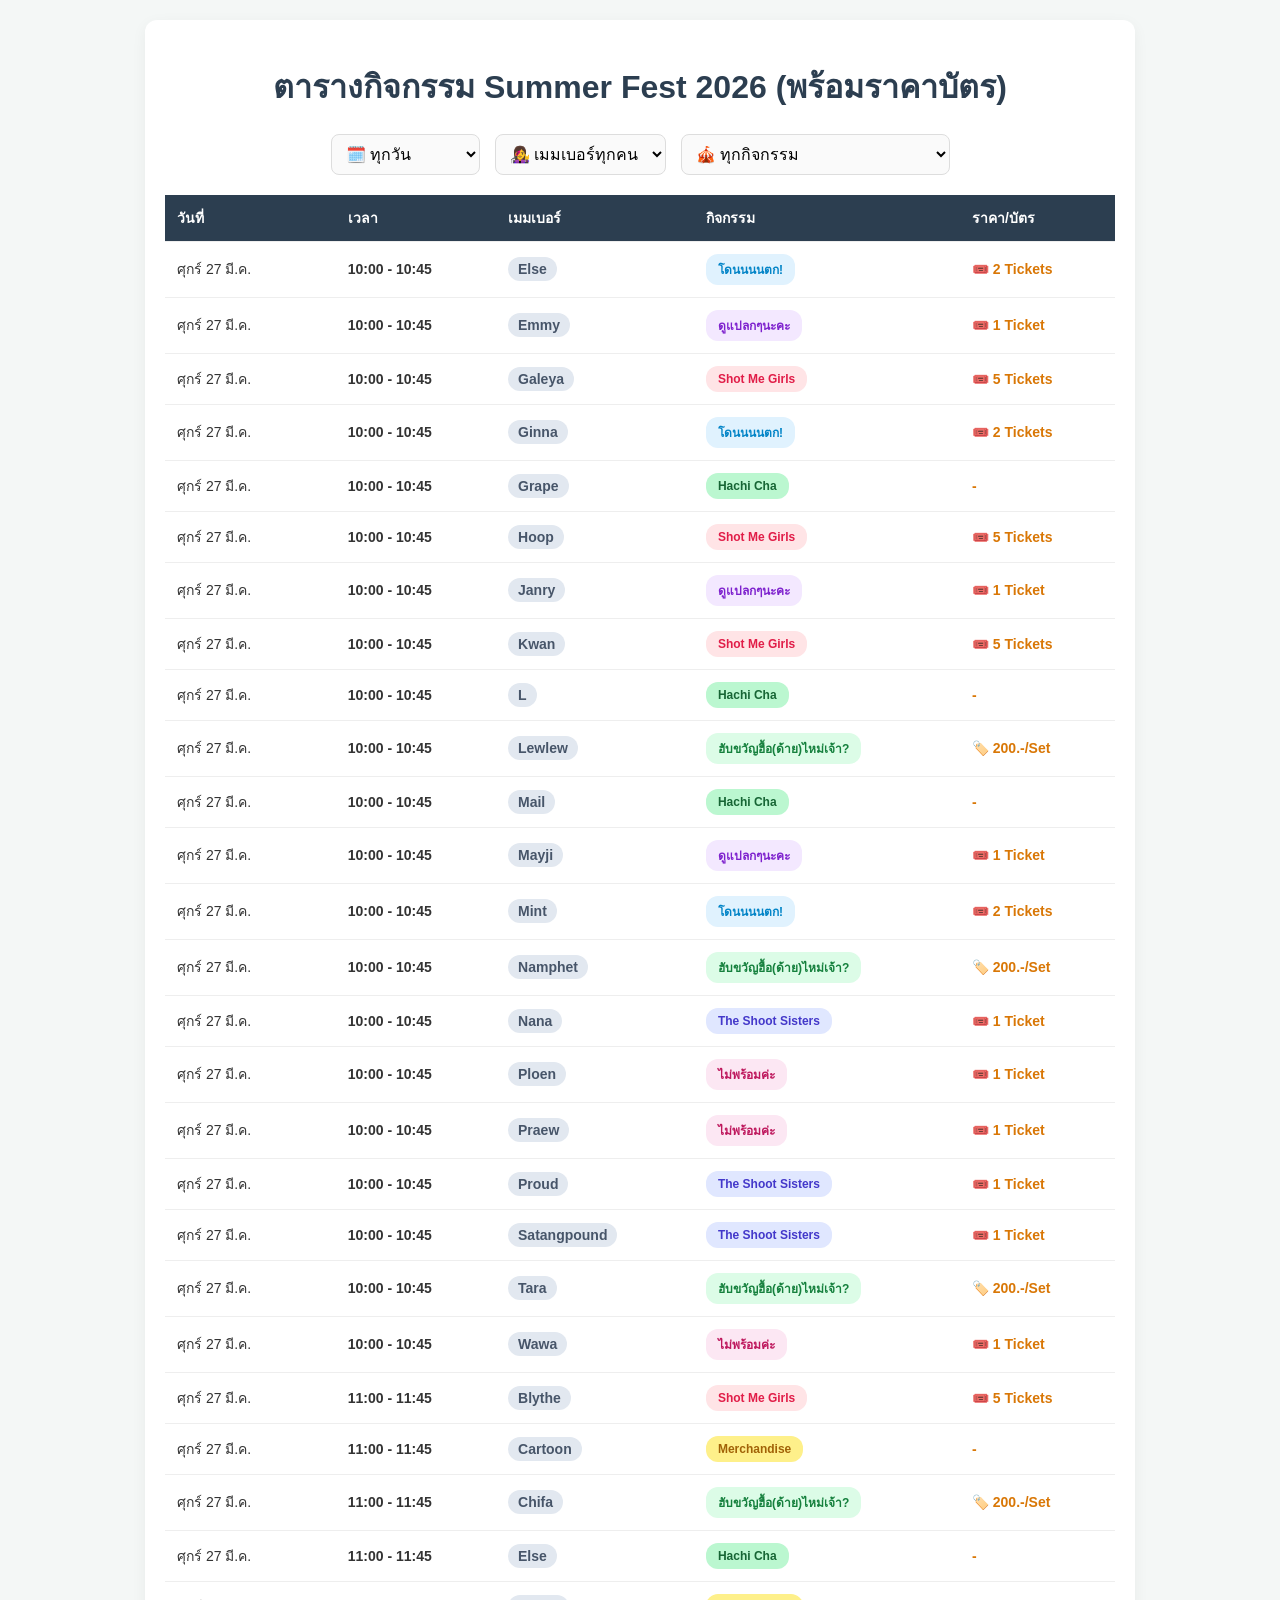
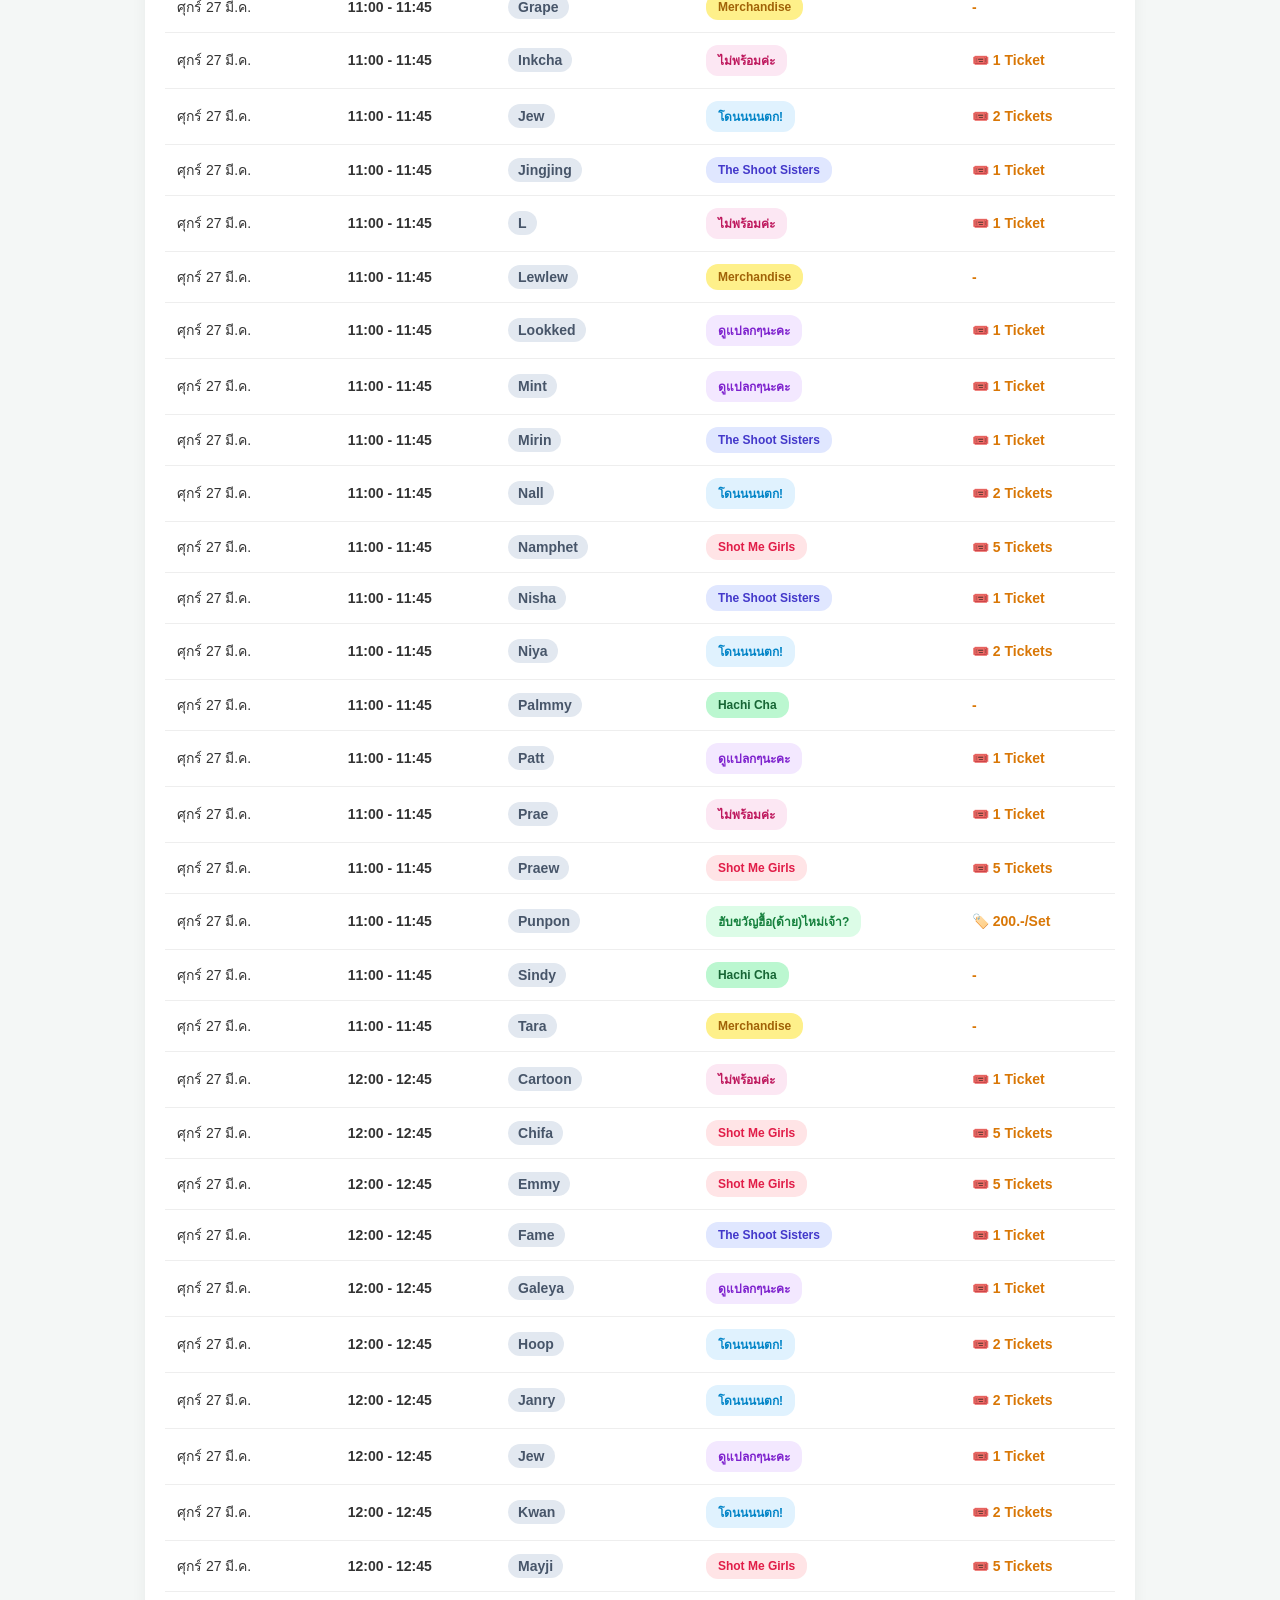
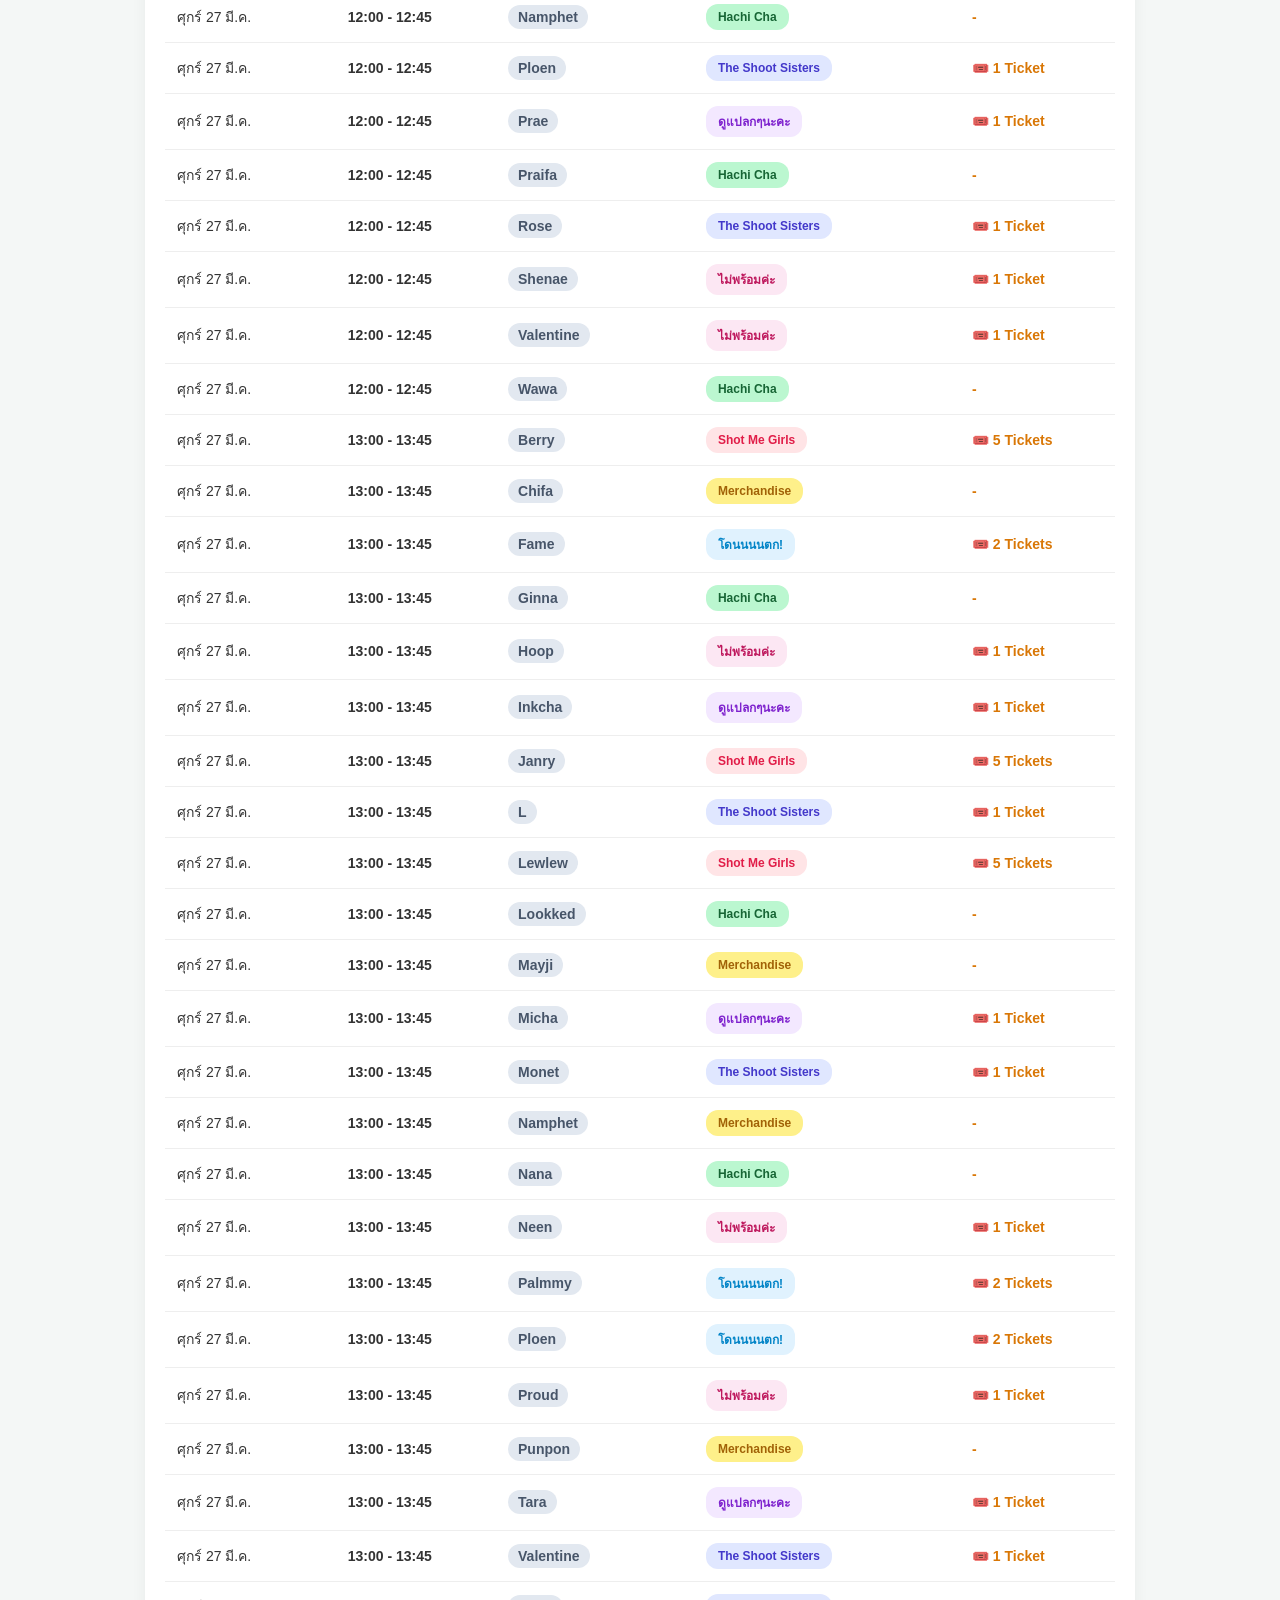
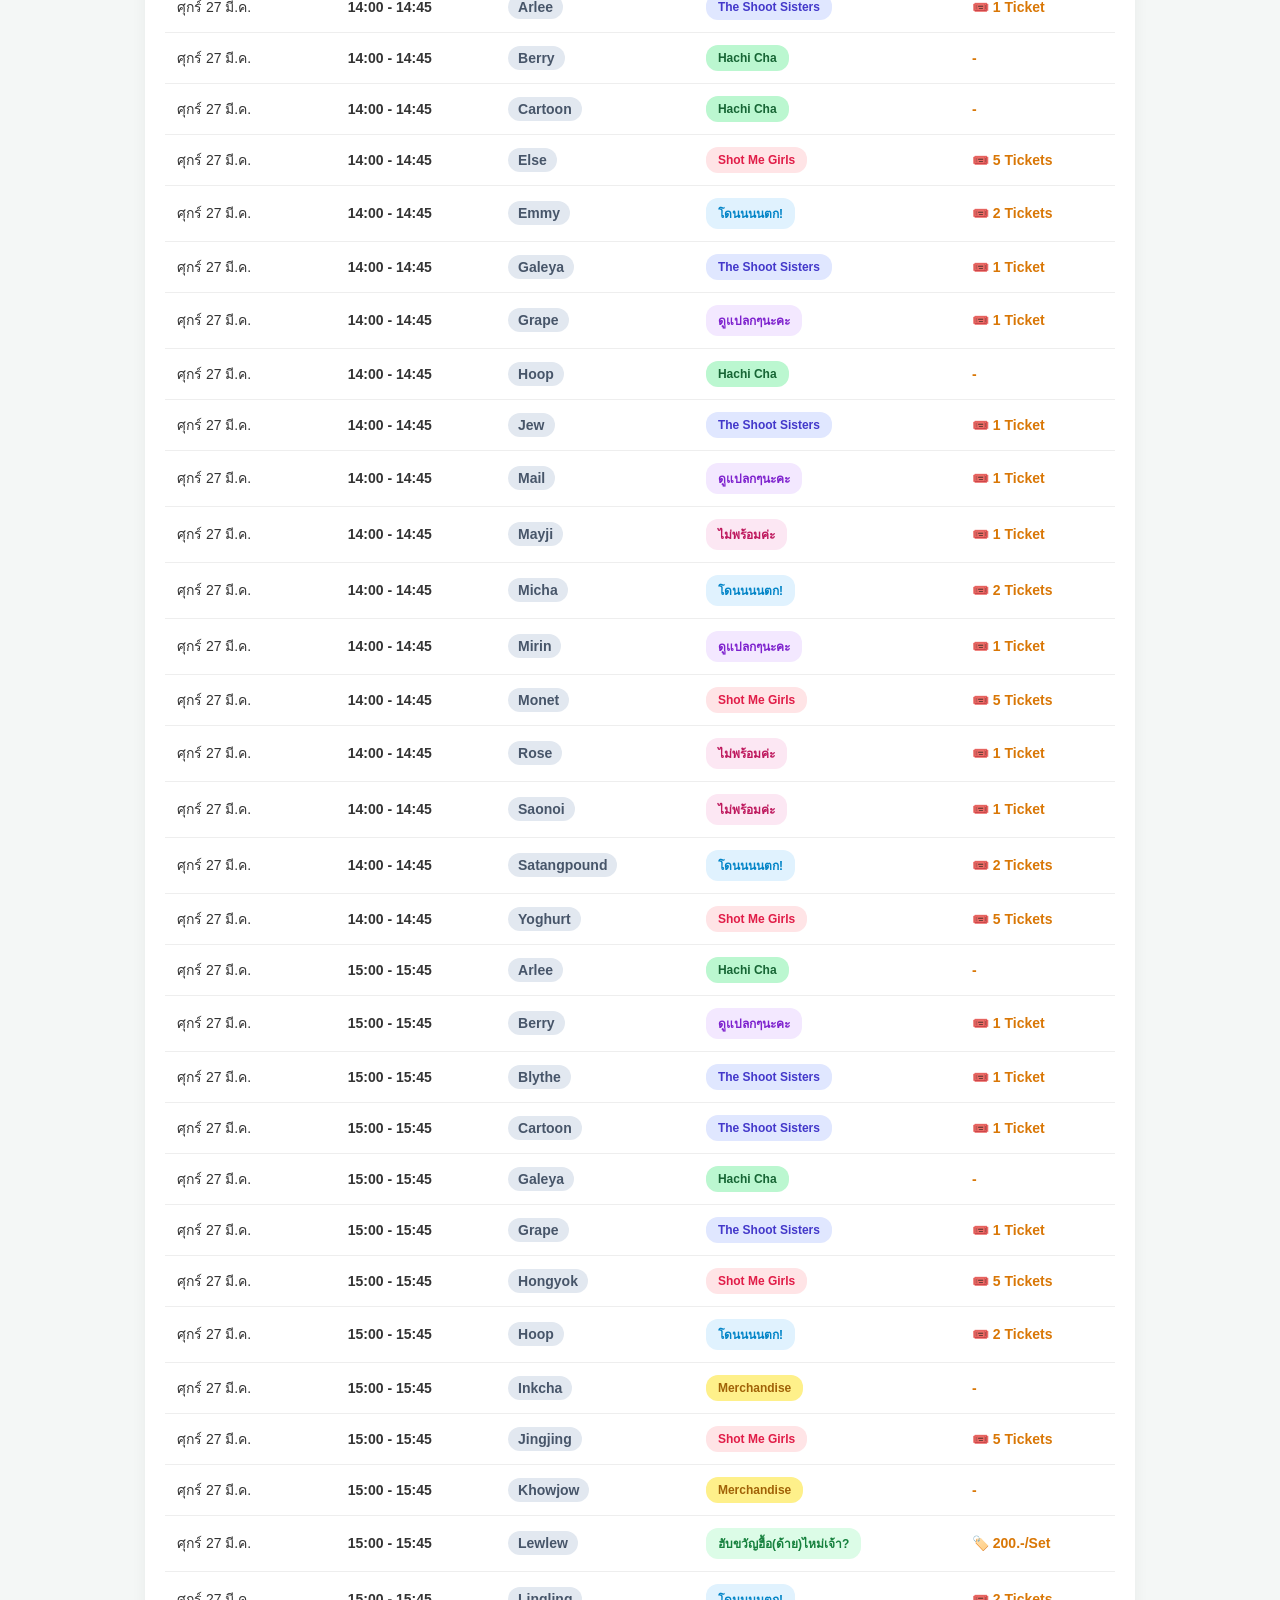
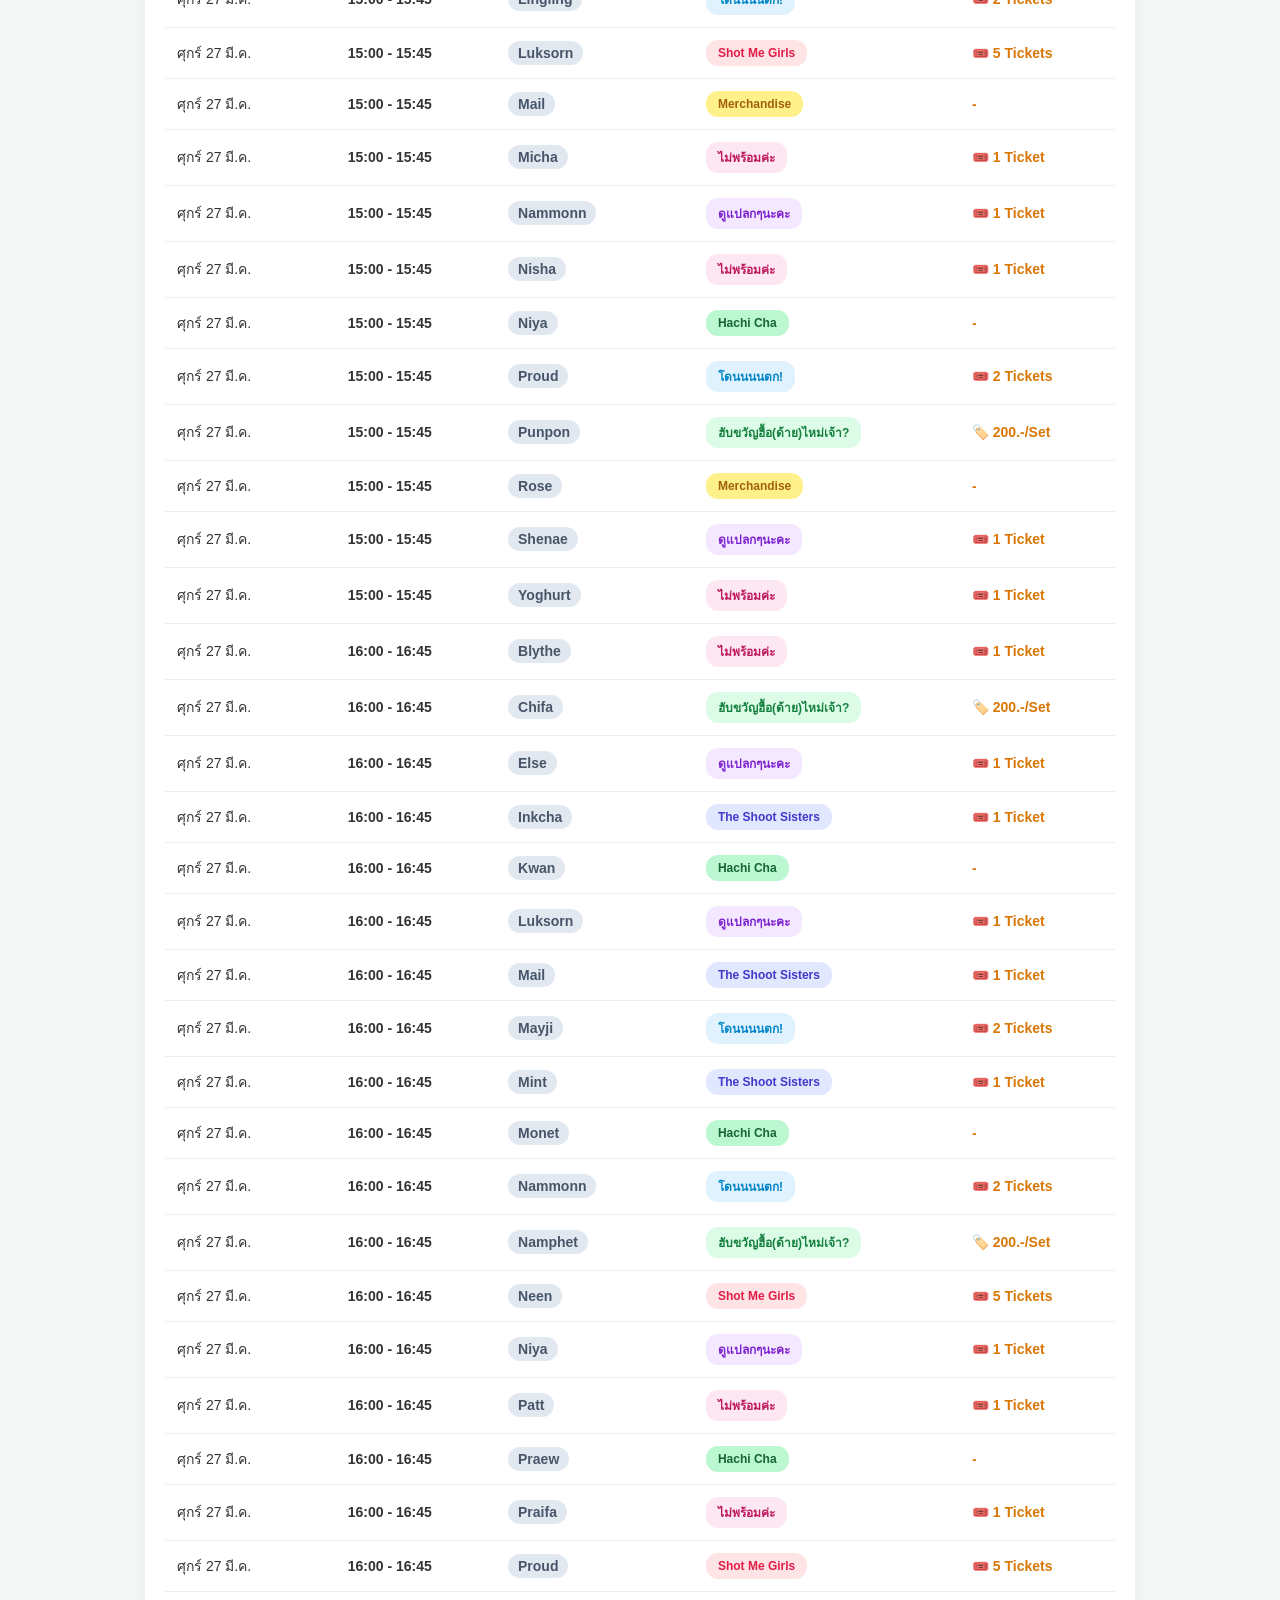
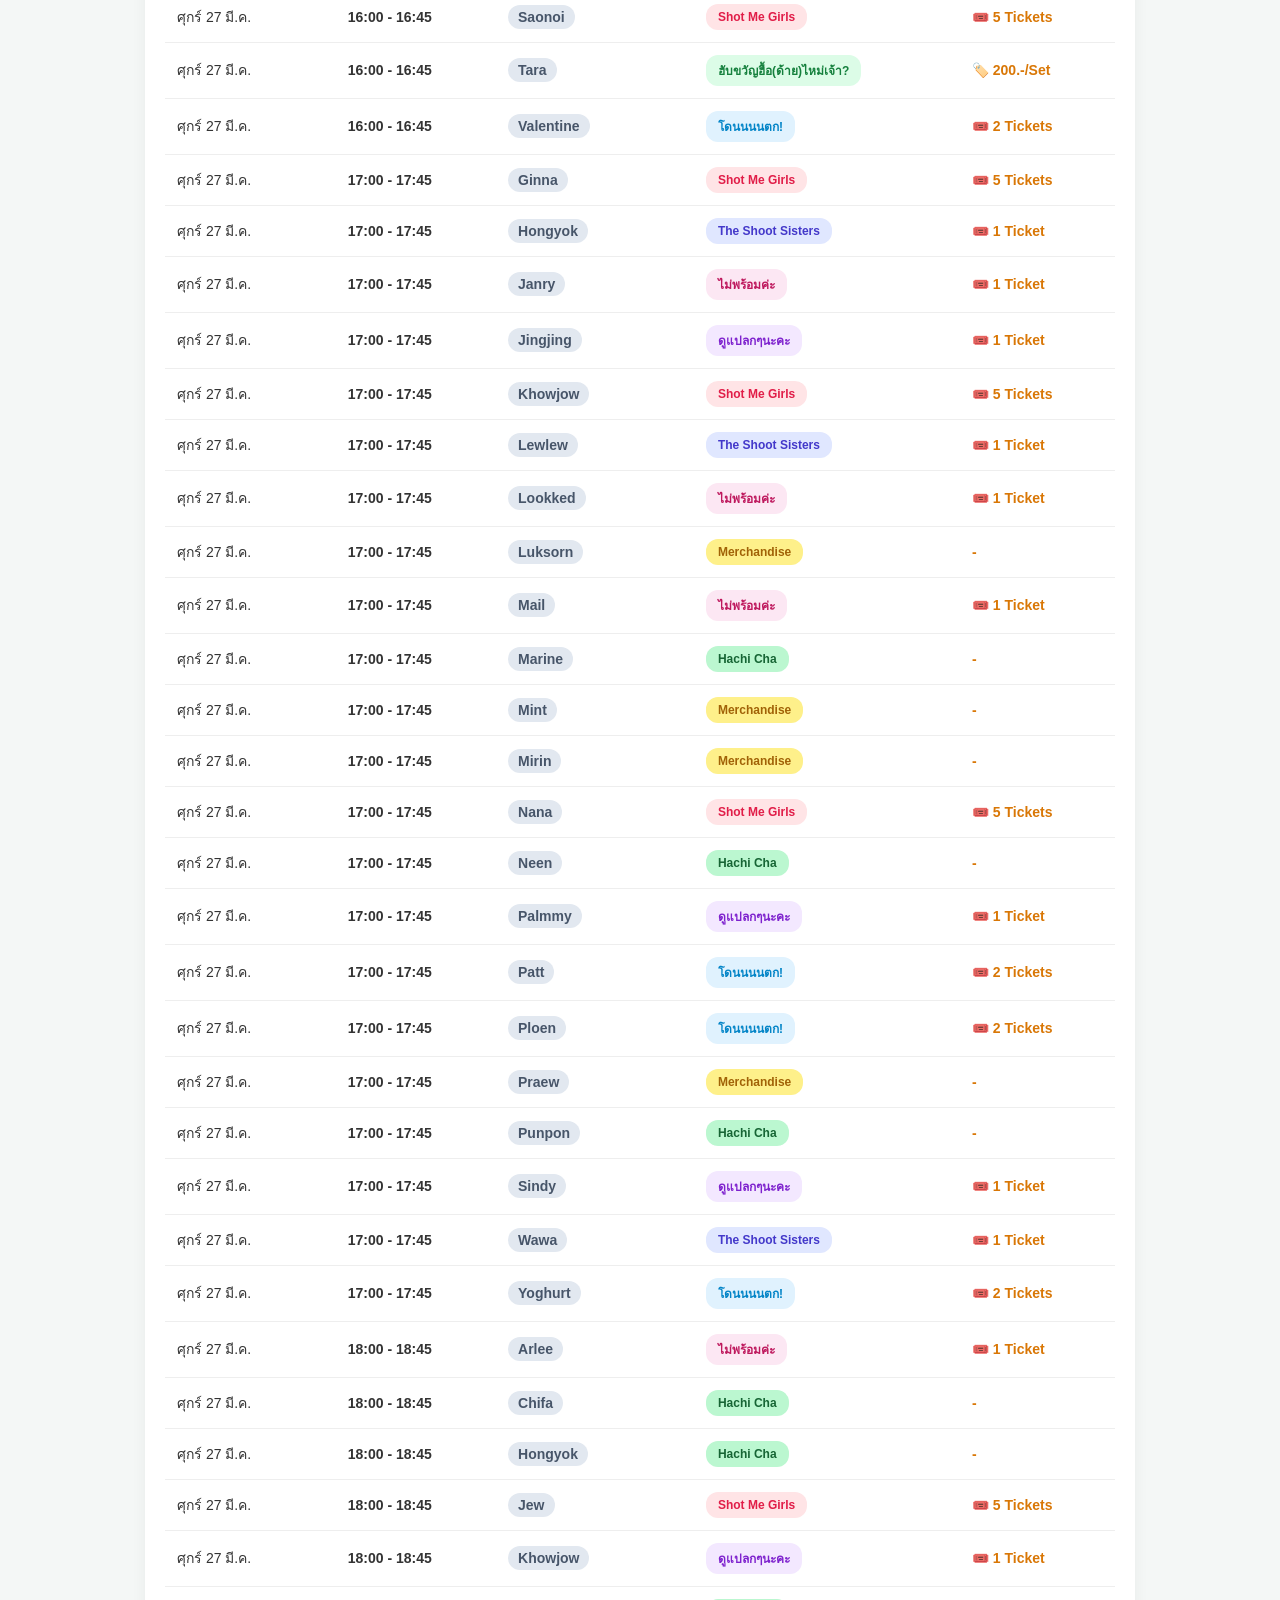
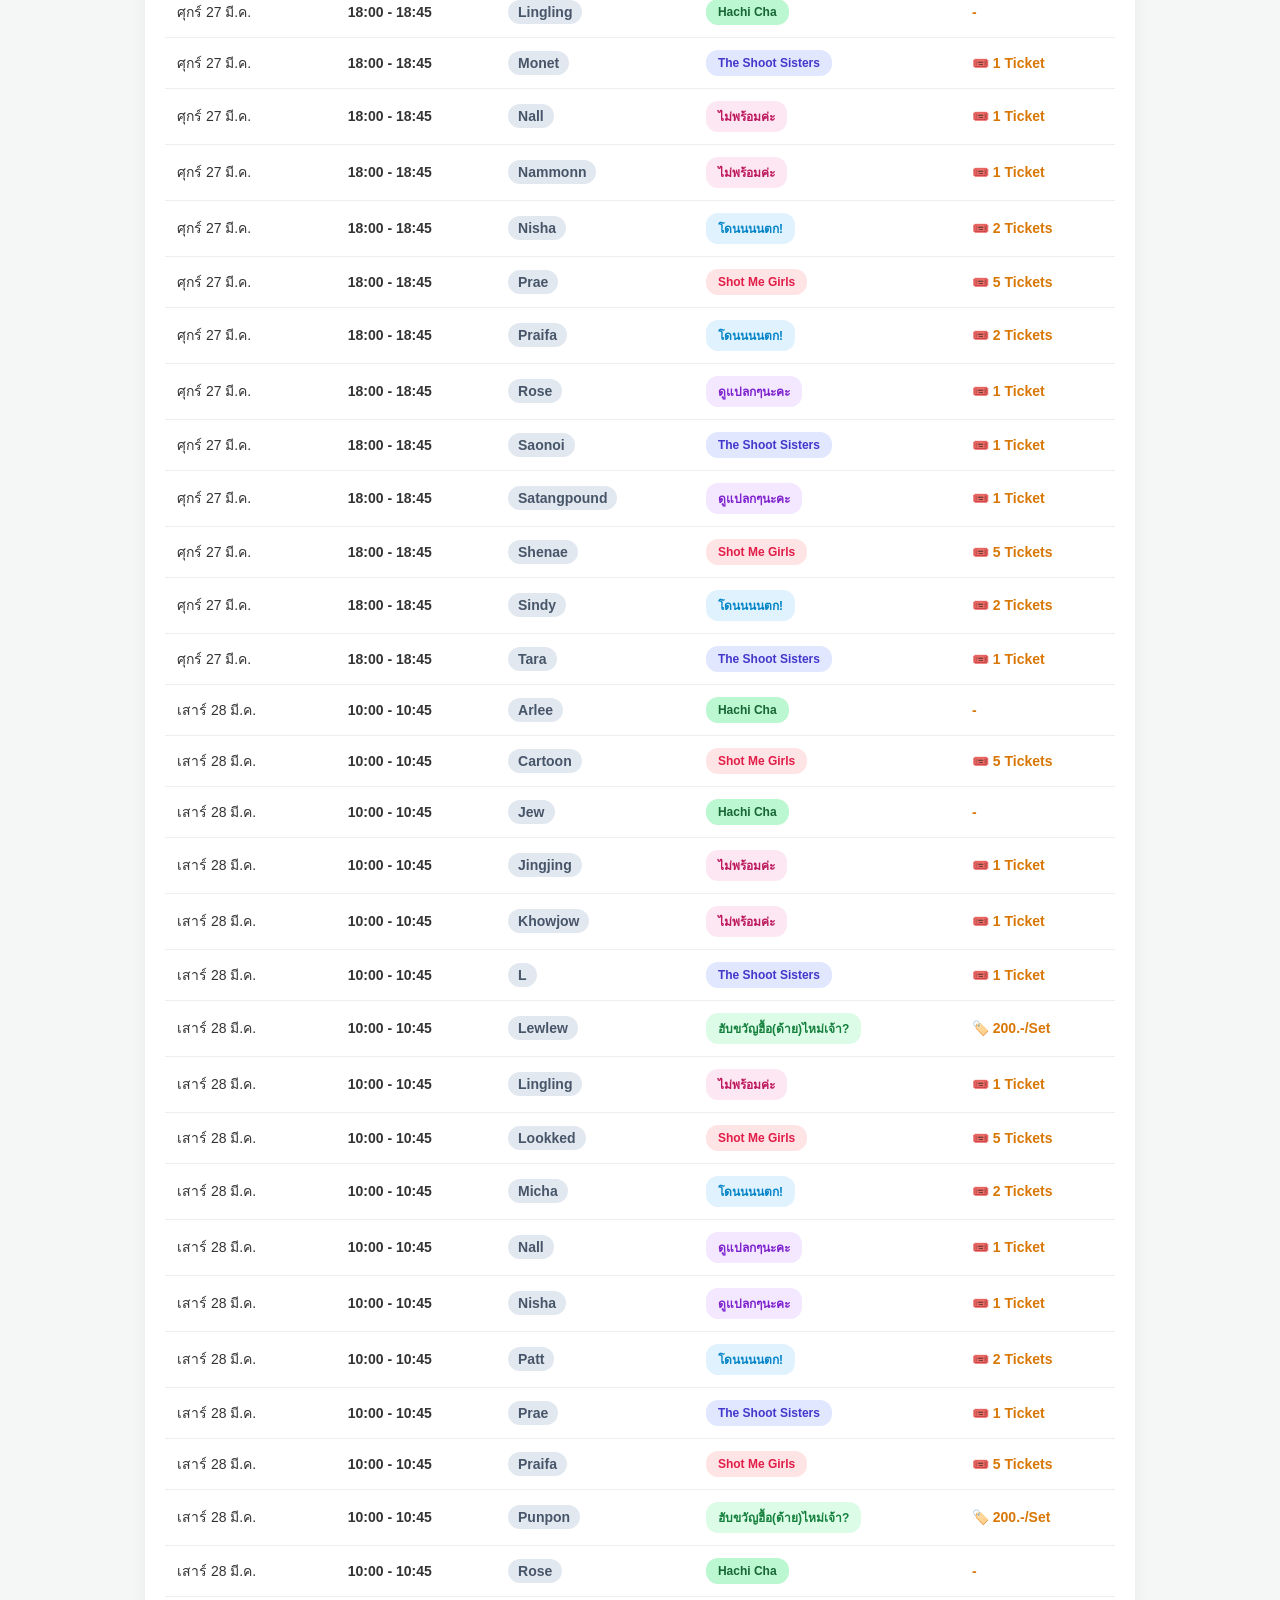
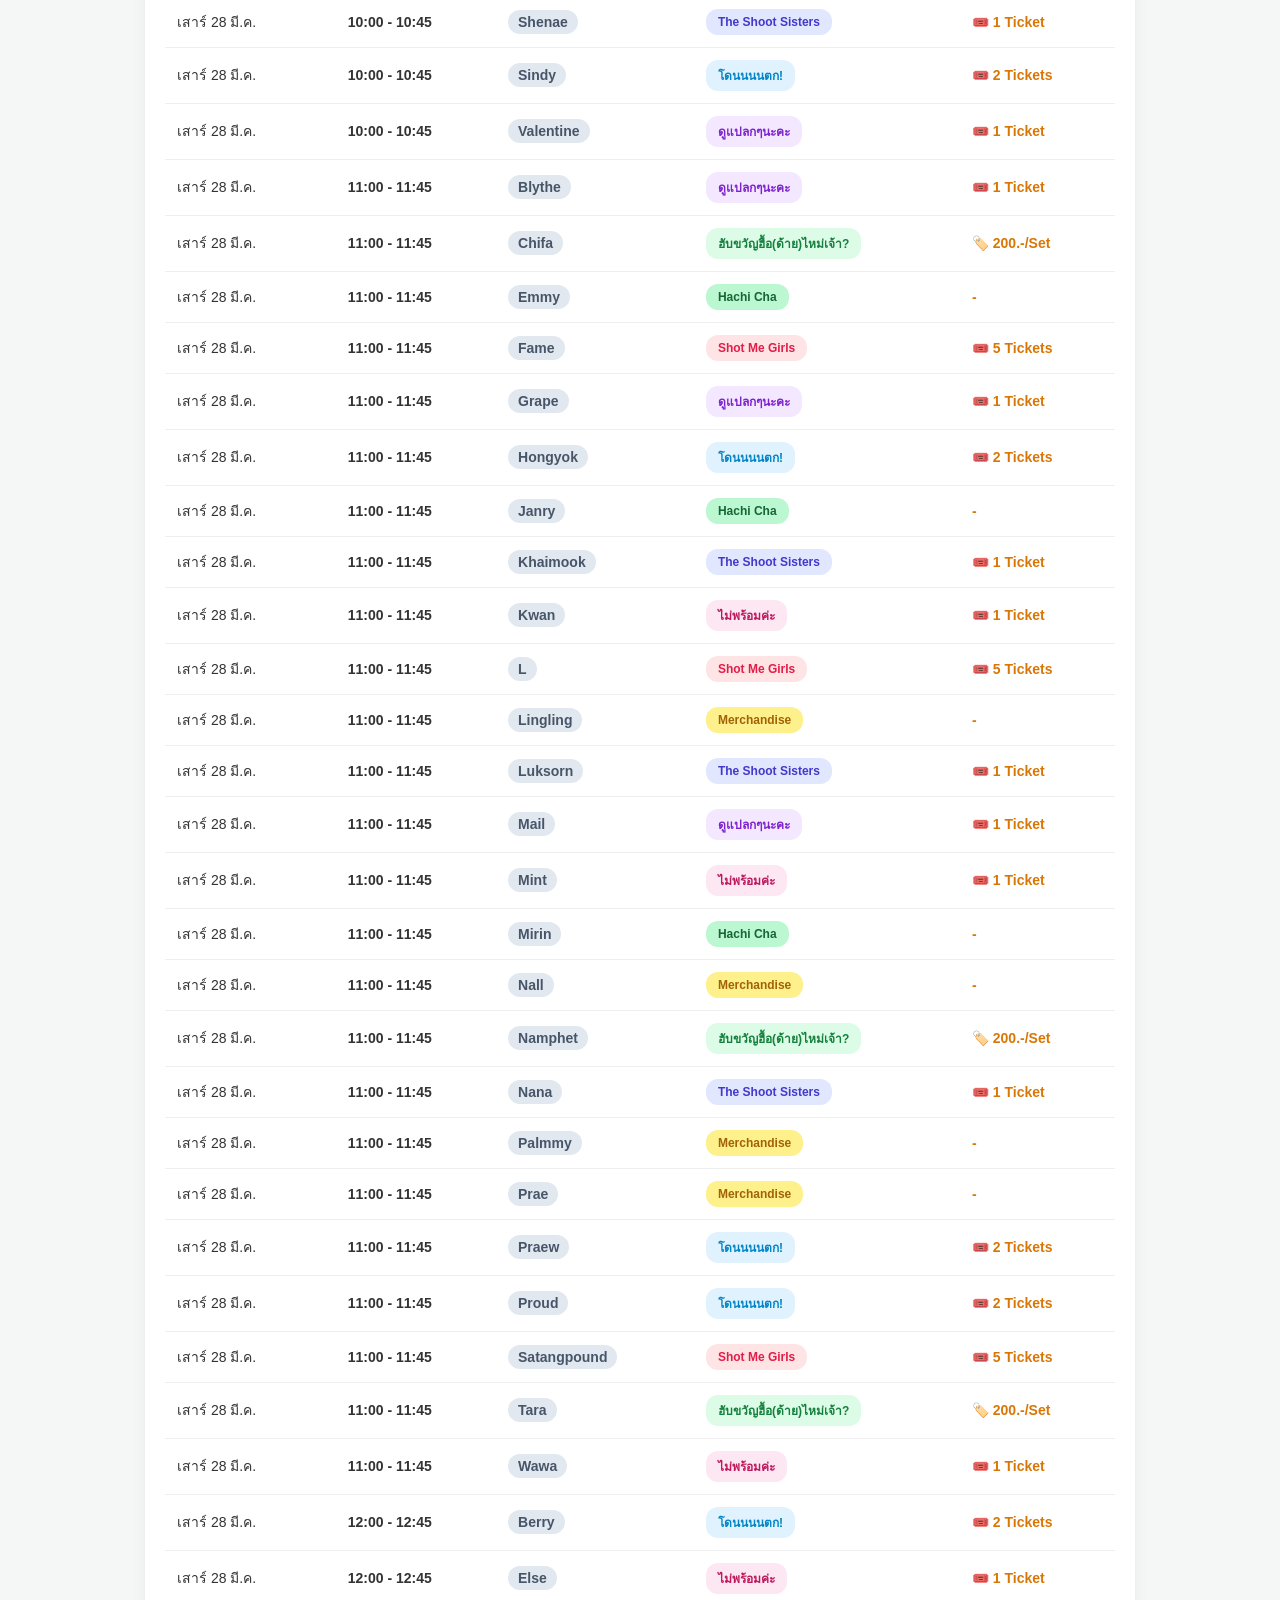
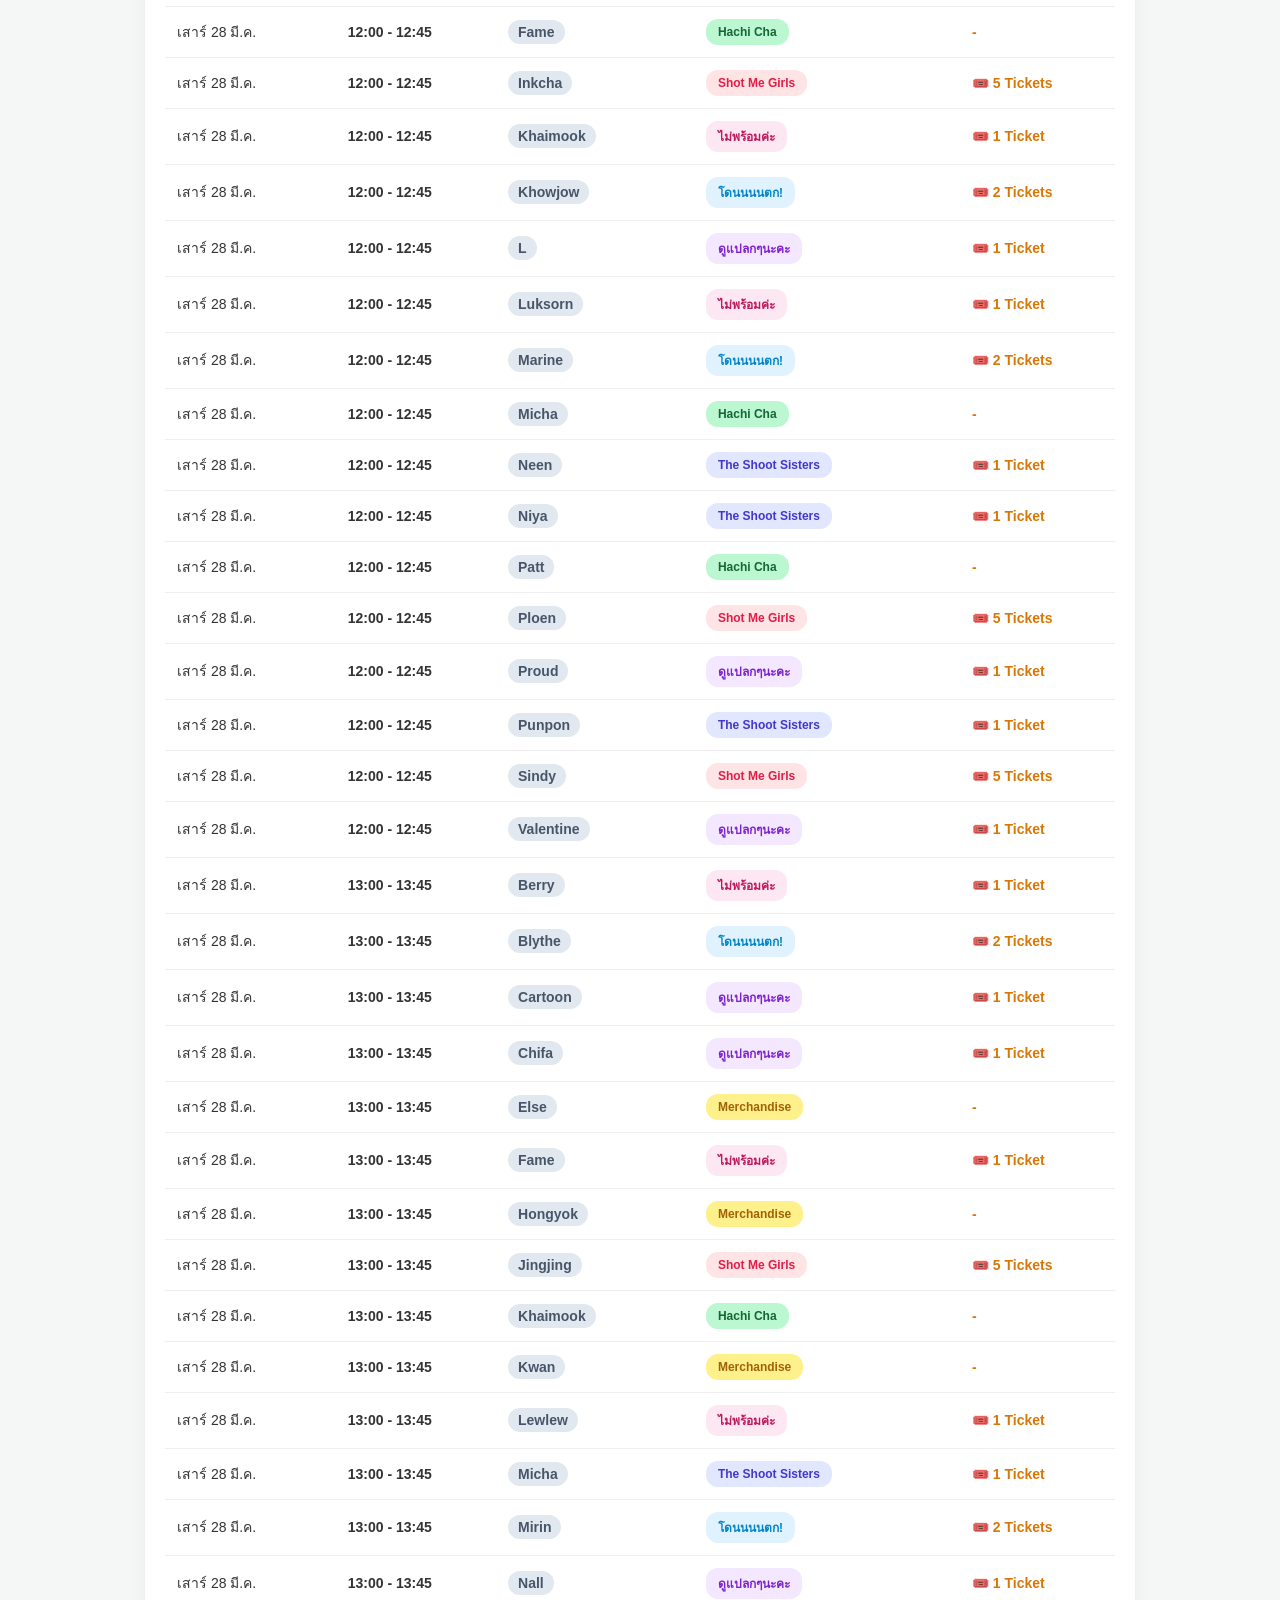
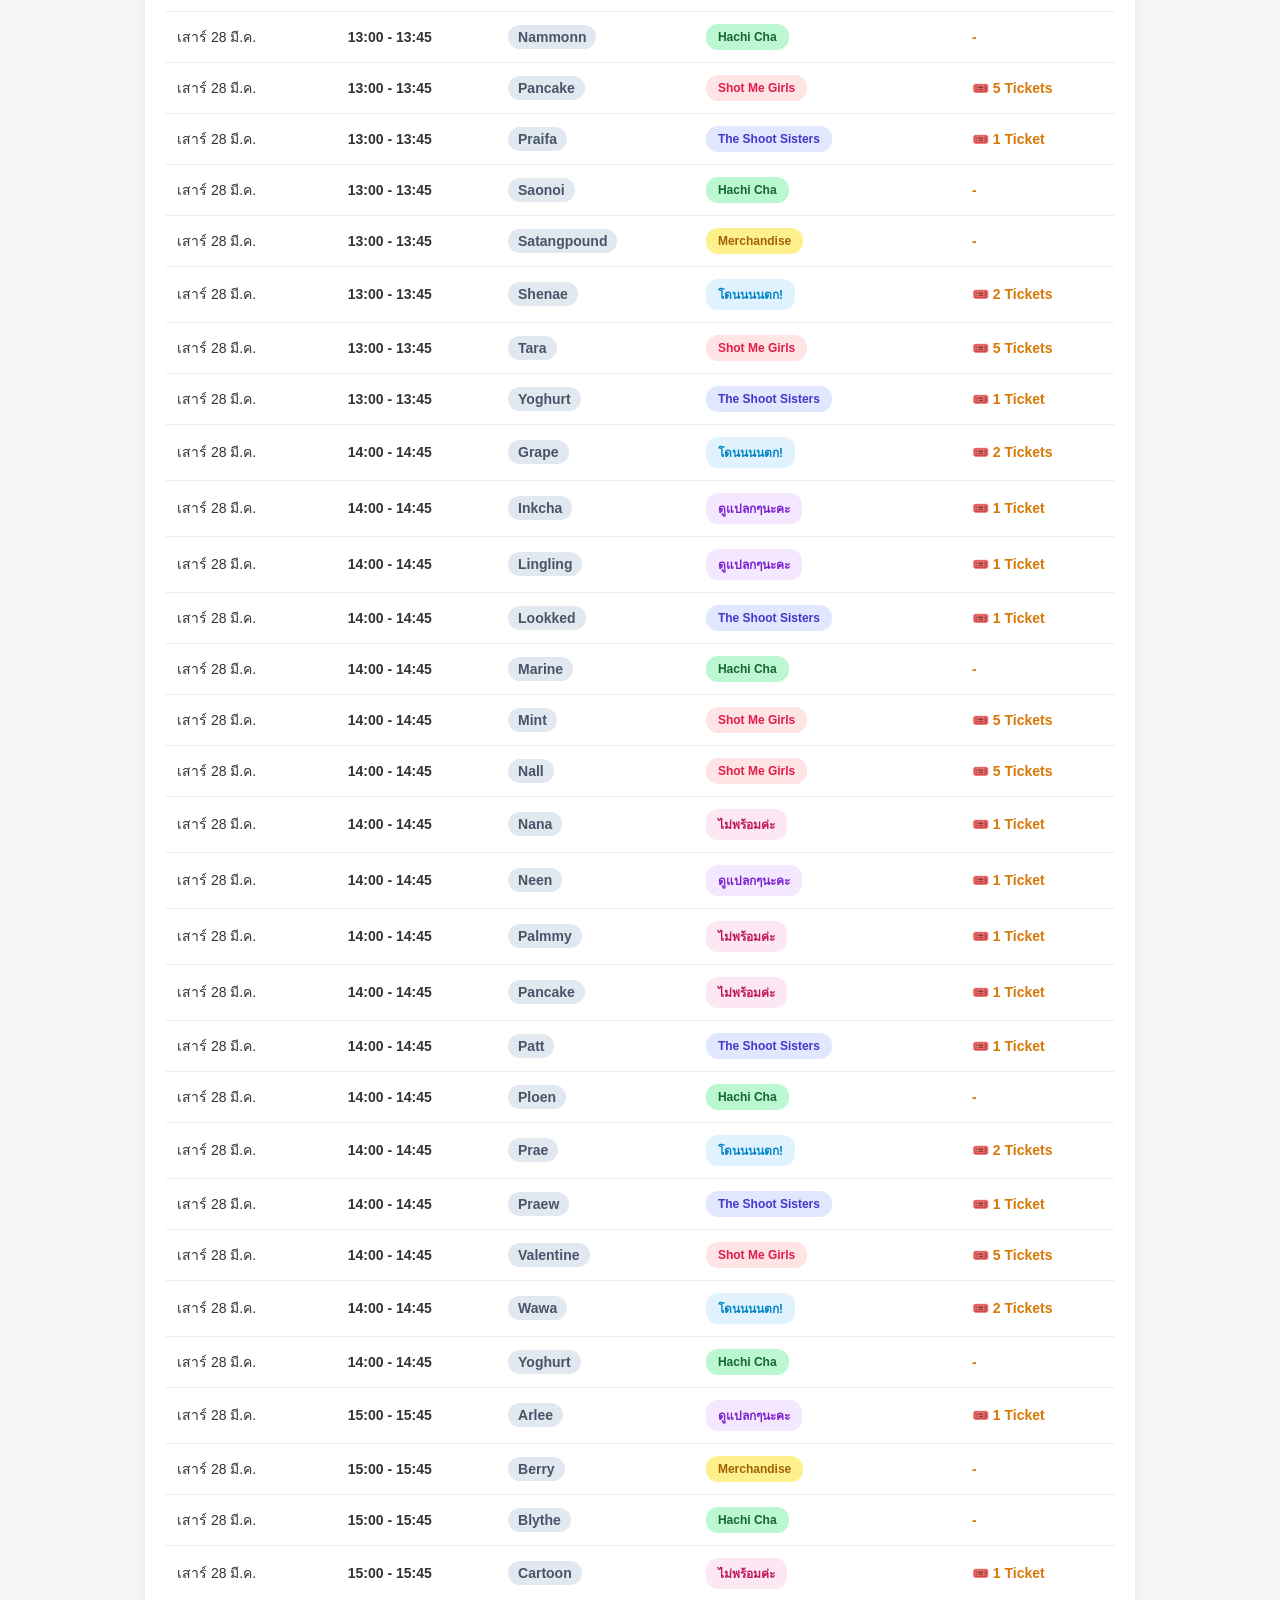
==== Updated_Summer_Fest_App_v2.html @ 786781c1 "updated members schdule" ====
<!DOCTYPE html>
<html lang="th">
<head>
    <meta charset="UTF-8">
    <meta name="viewport" content="width=device-width, initial-scale=1.0">
    <title>Siam-Nippon Summer Fest 2026 - Schedule</title>
    <style>
        body {
            font-family: -apple-system, BlinkMacSystemFont, "Segoe UI", Roboto, Helvetica, Arial, sans-serif;
            background-color: #f4f7f6; color: #333; margin: 0; padding: 20px;
        }
        .container { max-width: 950px; margin: 0 auto; background: #fff; padding: 20px; border-radius: 12px; box-shadow: 0 4px 15px rgba(0,0,0,0.05); }
        h1 { text-align: center; color: #2c3e50; }
        .filters { display: flex; gap: 15px; margin-bottom: 20px; justify-content: center; flex-wrap: wrap; }
        select { padding: 10px; font-size: 16px; border-radius: 8px; border: 1px solid #ddd; outline: none; background-color: #fafafa; cursor: pointer; }
        table { width: 100%; border-collapse: collapse; margin-top: 10px; font-size: 14px; }
        th, td { padding: 12px; text-align: left; border-bottom: 1px solid #eee; }
        th { background-color: #2c3e50; color: white; position: sticky; top: 0; }
        tr:hover { background-color: #f9f9f9; }
        .member-badge { background-color: #e2e8f0; color: #475569; padding: 4px 10px; border-radius: 12px; font-weight: bold; display: inline-block; }
        .activity-badge { padding: 6px 12px; border-radius: 12px; font-weight: bold; display: inline-block; white-space: nowrap; font-size: 12px; }
        .price-text { font-weight: bold; color: #d97706; }
        
        .act-mai { background-color: #fce7f3; color: #be185d; }
        .act-du { background-color: #f3e8ff; color: #7e22ce; }
        .act-sisters { background-color: #e0e7ff; color: #4338ca; }
        .act-don { background-color: #e0f2fe; color: #0284c7; }
        .act-shot { background-color: #ffe4e6; color: #e11d48; }
        .act-hub { background-color: #dcfce7; color: #15803d; }
        .act-hachi { background-color: #bbf7d0; color: #166534; }
        .act-merch { background-color: #fef08a; color: #a16207; }
    </style>
    
</head>
<body>

<div class="container">
    <h1>ตารางกิจกรรม Summer Fest 2026 (พร้อมราคาบัตร)</h1>
    
    <div class="filters">
        <select id="dayFilter" onchange="renderTable()">
            <option value="all">🗓️ ทุกวัน</option>
            <option value="ศุกร์ 27 มี.ค.">ศุกร์ 27 มี.ค.</option>
            <option value="เสาร์ 28 มี.ค.">เสาร์ 28 มี.ค.</option>
            <option value="อาทิตย์ 29 มี.ค.">อาทิตย์ 29 มี.ค.</option>
        </select>
        
        <select id="memberFilter" onchange="renderTable()">
            <option value="all">👩‍🎤 เมมเบอร์ทุกคน</option>
        </select>
        
        <select id="activityFilter" onchange="renderTable()">
            <option value="all">🎪 ทุกกิจกรรม</option>
        </select>
    </div>

    <table>
        <thead>
            <tr>
                <th>วันที่</th>
                <th>เวลา</th>
                <th>เมมเบอร์</th>
                <th>กิจกรรม</th>
                <th>ราคา/บัตร</th>
            </tr>
        </thead>
        <tbody id="scheduleBody"></tbody>
    </table>
</div>

<script>
    const scheduleData = [{"day": "ศุกร์ 27 มี.ค.", "time": "10:00 - 10:45", "member": "Else", "activity": "โดนนนนตก!"}, {"day": "ศุกร์ 27 มี.ค.", "time": "10:00 - 10:45", "member": "Emmy", "activity": "ดูแปลกๆนะคะ"}, {"day": "ศุกร์ 27 มี.ค.", "time": "10:00 - 10:45", "member": "Galeya", "activity": "Shot Me Girls"}, {"day": "ศุกร์ 27 มี.ค.", "time": "10:00 - 10:45", "member": "Ginna", "activity": "โดนนนนตก!"}, {"day": "ศุกร์ 27 มี.ค.", "time": "10:00 - 10:45", "member": "Grape", "activity": "Hachi Cha"}, {"day": "ศุกร์ 27 มี.ค.", "time": "10:00 - 10:45", "member": "Hoop", "activity": "Shot Me Girls"}, {"day": "ศุกร์ 27 มี.ค.", "time": "10:00 - 10:45", "member": "Janry", "activity": "ดูแปลกๆนะคะ"}, {"day": "ศุกร์ 27 มี.ค.", "time": "10:00 - 10:45", "member": "Kwan", "activity": "Shot Me Girls"}, {"day": "ศุกร์ 27 มี.ค.", "time": "10:00 - 10:45", "member": "L", "activity": "Hachi Cha"}, {"day": "ศุกร์ 27 มี.ค.", "time": "10:00 - 10:45", "member": "Lewlew", "activity": "ฮับขวัญฮื้อ(ด้าย)ไหม่เจ้า?"}, {"day": "ศุกร์ 27 มี.ค.", "time": "10:00 - 10:45", "member": "Mail", "activity": "Hachi Cha"}, {"day": "ศุกร์ 27 มี.ค.", "time": "10:00 - 10:45", "member": "Mayji", "activity": "ดูแปลกๆนะคะ"}, {"day": "ศุกร์ 27 มี.ค.", "time": "10:00 - 10:45", "member": "Mint", "activity": "โดนนนนตก!"}, {"day": "ศุกร์ 27 มี.ค.", "time": "10:00 - 10:45", "member": "Namphet", "activity": "ฮับขวัญฮื้อ(ด้าย)ไหม่เจ้า?"}, {"day": "ศุกร์ 27 มี.ค.", "time": "10:00 - 10:45", "member": "Nana", "activity": "The Shoot Sisters"}, {"day": "ศุกร์ 27 มี.ค.", "time": "10:00 - 10:45", "member": "Ploen", "activity": "ไม่พร้อมค่ะ"}, {"day": "ศุกร์ 27 มี.ค.", "time": "10:00 - 10:45", "member": "Praew", "activity": "ไม่พร้อมค่ะ"}, {"day": "ศุกร์ 27 มี.ค.", "time": "10:00 - 10:45", "member": "Proud", "activity": "The Shoot Sisters"}, {"day": "ศุกร์ 27 มี.ค.", "time": "10:00 - 10:45", "member": "Satangpound", "activity": "The Shoot Sisters"}, {"day": "ศุกร์ 27 มี.ค.", "time": "10:00 - 10:45", "member": "Tara", "activity": "ฮับขวัญฮื้อ(ด้าย)ไหม่เจ้า?"}, {"day": "ศุกร์ 27 มี.ค.", "time": "10:00 - 10:45", "member": "Wawa", "activity": "ไม่พร้อมค่ะ"}, {"day": "ศุกร์ 27 มี.ค.", "time": "11:00 - 11:45", "member": "Blythe", "activity": "Shot Me Girls"}, {"day": "ศุกร์ 27 มี.ค.", "time": "11:00 - 11:45", "member": "Cartoon", "activity": "Merchandise"}, {"day": "ศุกร์ 27 มี.ค.", "time": "11:00 - 11:45", "member": "Chifa", "activity": "ฮับขวัญฮื้อ(ด้าย)ไหม่เจ้า?"}, {"day": "ศุกร์ 27 มี.ค.", "time": "11:00 - 11:45", "member": "Else", "activity": "Hachi Cha"}, {"day": "ศุกร์ 27 มี.ค.", "time": "11:00 - 11:45", "member": "Grape", "activity": "Merchandise"}, {"day": "ศุกร์ 27 มี.ค.", "time": "11:00 - 11:45", "member": "Inkcha", "activity": "ไม่พร้อมค่ะ"}, {"day": "ศุกร์ 27 มี.ค.", "time": "11:00 - 11:45", "member": "Jew", "activity": "โดนนนนตก!"}, {"day": "ศุกร์ 27 มี.ค.", "time": "11:00 - 11:45", "member": "Jingjing", "activity": "The Shoot Sisters"}, {"day": "ศุกร์ 27 มี.ค.", "time": "11:00 - 11:45", "member": "L", "activity": "ไม่พร้อมค่ะ"}, {"day": "ศุกร์ 27 มี.ค.", "time": "11:00 - 11:45", "member": "Lewlew", "activity": "Merchandise"}, {"day": "ศุกร์ 27 มี.ค.", "time": "11:00 - 11:45", "member": "Lookked", "activity": "ดูแปลกๆนะคะ"}, {"day": "ศุกร์ 27 มี.ค.", "time": "11:00 - 11:45", "member": "Mint", "activity": "ดูแปลกๆนะคะ"}, {"day": "ศุกร์ 27 มี.ค.", "time": "11:00 - 11:45", "member": "Mirin", "activity": "The Shoot Sisters"}, {"day": "ศุกร์ 27 มี.ค.", "time": "11:00 - 11:45", "member": "Nall", "activity": "โดนนนนตก!"}, {"day": "ศุกร์ 27 มี.ค.", "time": "11:00 - 11:45", "member": "Namphet", "activity": "Shot Me Girls"}, {"day": "ศุกร์ 27 มี.ค.", "time": "11:00 - 11:45", "member": "Nisha", "activity": "The Shoot Sisters"}, {"day": "ศุกร์ 27 มี.ค.", "time": "11:00 - 11:45", "member": "Niya", "activity": "โดนนนนตก!"}, {"day": "ศุกร์ 27 มี.ค.", "time": "11:00 - 11:45", "member": "Palmmy", "activity": "Hachi Cha"}, {"day": "ศุกร์ 27 มี.ค.", "time": "11:00 - 11:45", "member": "Patt", "activity": "ดูแปลกๆนะคะ"}, {"day": "ศุกร์ 27 มี.ค.", "time": "11:00 - 11:45", "member": "Prae", "activity": "ไม่พร้อมค่ะ"}, {"day": "ศุกร์ 27 มี.ค.", "time": "11:00 - 11:45", "member": "Praew", "activity": "Shot Me Girls"}, {"day": "ศุกร์ 27 มี.ค.", "time": "11:00 - 11:45", "member": "Punpon", "activity": "ฮับขวัญฮื้อ(ด้าย)ไหม่เจ้า?"}, {"day": "ศุกร์ 27 มี.ค.", "time": "11:00 - 11:45", "member": "Sindy", "activity": "Hachi Cha"}, {"day": "ศุกร์ 27 มี.ค.", "time": "11:00 - 11:45", "member": "Tara", "activity": "Merchandise"}, {"day": "ศุกร์ 27 มี.ค.", "time": "12:00 - 12:45", "member": "Cartoon", "activity": "ไม่พร้อมค่ะ"}, {"day": "ศุกร์ 27 มี.ค.", "time": "12:00 - 12:45", "member": "Chifa", "activity": "Shot Me Girls"}, {"day": "ศุกร์ 27 มี.ค.", "time": "12:00 - 12:45", "member": "Emmy", "activity": "Shot Me Girls"}, {"day": "ศุกร์ 27 มี.ค.", "time": "12:00 - 12:45", "member": "Fame", "activity": "The Shoot Sisters"}, {"day": "ศุกร์ 27 มี.ค.", "time": "12:00 - 12:45", "member": "Galeya", "activity": "ดูแปลกๆนะคะ"}, {"day": "ศุกร์ 27 มี.ค.", "time": "12:00 - 12:45", "member": "Hoop", "activity": "โดนนนนตก!"}, {"day": "ศุกร์ 27 มี.ค.", "time": "12:00 - 12:45", "member": "Janry", "activity": "โดนนนนตก!"}, {"day": "ศุกร์ 27 มี.ค.", "time": "12:00 - 12:45", "member": "Jew", "activity": "ดูแปลกๆนะคะ"}, {"day": "ศุกร์ 27 มี.ค.", "time": "12:00 - 12:45", "member": "Kwan", "activity": "โดนนนนตก!"}, {"day": "ศุกร์ 27 มี.ค.", "time": "12:00 - 12:45", "member": "Mayji", "activity": "Shot Me Girls"}, {"day": "ศุกร์ 27 มี.ค.", "time": "12:00 - 12:45", "member": "Namphet", "activity": "Hachi Cha"}, {"day": "ศุกร์ 27 มี.ค.", "time": "12:00 - 12:45", "member": "Ploen", "activity": "The Shoot Sisters"}, {"day": "ศุกร์ 27 มี.ค.", "time": "12:00 - 12:45", "member": "Prae", "activity": "ดูแปลกๆนะคะ"}, {"day": "ศุกร์ 27 มี.ค.", "time": "12:00 - 12:45", "member": "Praifa", "activity": "Hachi Cha"}, {"day": "ศุกร์ 27 มี.ค.", "time": "12:00 - 12:45", "member": "Rose", "activity": "The Shoot Sisters"}, {"day": "ศุกร์ 27 มี.ค.", "time": "12:00 - 12:45", "member": "Shenae", "activity": "ไม่พร้อมค่ะ"}, {"day": "ศุกร์ 27 มี.ค.", "time": "12:00 - 12:45", "member": "Valentine", "activity": "ไม่พร้อมค่ะ"}, {"day": "ศุกร์ 27 มี.ค.", "time": "12:00 - 12:45", "member": "Wawa", "activity": "Hachi Cha"}, {"day": "ศุกร์ 27 มี.ค.", "time": "13:00 - 13:45", "member": "Berry", "activity": "Shot Me Girls"}, {"day": "ศุกร์ 27 มี.ค.", "time": "13:00 - 13:45", "member": "Chifa", "activity": "Merchandise"}, {"day": "ศุกร์ 27 มี.ค.", "time": "13:00 - 13:45", "member": "Fame", "activity": "โดนนนนตก!"}, {"day": "ศุกร์ 27 มี.ค.", "time": "13:00 - 13:45", "member": "Ginna", "activity": "Hachi Cha"}, {"day": "ศุกร์ 27 มี.ค.", "time": "13:00 - 13:45", "member": "Hoop", "activity": "ไม่พร้อมค่ะ"}, {"day": "ศุกร์ 27 มี.ค.", "time": "13:00 - 13:45", "member": "Inkcha", "activity": "ดูแปลกๆนะคะ"}, {"day": "ศุกร์ 27 มี.ค.", "time": "13:00 - 13:45", "member": "Janry", "activity": "Shot Me Girls"}, {"day": "ศุกร์ 27 มี.ค.", "time": "13:00 - 13:45", "member": "L", "activity": "The Shoot Sisters"}, {"day": "ศุกร์ 27 มี.ค.", "time": "13:00 - 13:45", "member": "Lewlew", "activity": "Shot Me Girls"}, {"day": "ศุกร์ 27 มี.ค.", "time": "13:00 - 13:45", "member": "Lookked", "activity": "Hachi Cha"}, {"day": "ศุกร์ 27 มี.ค.", "time": "13:00 - 13:45", "member": "Mayji", "activity": "Merchandise"}, {"day": "ศุกร์ 27 มี.ค.", "time": "13:00 - 13:45", "member": "Micha", "activity": "ดูแปลกๆนะคะ"}, {"day": "ศุกร์ 27 มี.ค.", "time": "13:00 - 13:45", "member": "Monet", "activity": "The Shoot Sisters"}, {"day": "ศุกร์ 27 มี.ค.", "time": "13:00 - 13:45", "member": "Namphet", "activity": "Merchandise"}, {"day": "ศุกร์ 27 มี.ค.", "time": "13:00 - 13:45", "member": "Nana", "activity": "Hachi Cha"}, {"day": "ศุกร์ 27 มี.ค.", "time": "13:00 - 13:45", "member": "Neen", "activity": "ไม่พร้อมค่ะ"}, {"day": "ศุกร์ 27 มี.ค.", "time": "13:00 - 13:45", "member": "Palmmy", "activity": "โดนนนนตก!"}, {"day": "ศุกร์ 27 มี.ค.", "time": "13:00 - 13:45", "member": "Ploen", "activity": "โดนนนนตก!"}, {"day": "ศุกร์ 27 มี.ค.", "time": "13:00 - 13:45", "member": "Proud", "activity": "ไม่พร้อมค่ะ"}, {"day": "ศุกร์ 27 มี.ค.", "time": "13:00 - 13:45", "member": "Punpon", "activity": "Merchandise"}, {"day": "ศุกร์ 27 มี.ค.", "time": "13:00 - 13:45", "member": "Tara", "activity": "ดูแปลกๆนะคะ"}, {"day": "ศุกร์ 27 มี.ค.", "time": "13:00 - 13:45", "member": "Valentine", "activity": "The Shoot Sisters"}, {"day": "ศุกร์ 27 มี.ค.", "time": "14:00 - 14:45", "member": "Arlee", "activity": "The Shoot Sisters"}, {"day": "ศุกร์ 27 มี.ค.", "time": "14:00 - 14:45", "member": "Berry", "activity": "Hachi Cha"}, {"day": "ศุกร์ 27 มี.ค.", "time": "14:00 - 14:45", "member": "Cartoon", "activity": "Hachi Cha"}, {"day": "ศุกร์ 27 มี.ค.", "time": "14:00 - 14:45", "member": "Else", "activity": "Shot Me Girls"}, {"day": "ศุกร์ 27 มี.ค.", "time": "14:00 - 14:45", "member": "Emmy", "activity": "โดนนนนตก!"}, {"day": "ศุกร์ 27 มี.ค.", "time": "14:00 - 14:45", "member": "Galeya", "activity": "The Shoot Sisters"}, {"day": "ศุกร์ 27 มี.ค.", "time": "14:00 - 14:45", "member": "Grape", "activity": "ดูแปลกๆนะคะ"}, {"day": "ศุกร์ 27 มี.ค.", "time": "14:00 - 14:45", "member": "Hoop", "activity": "Hachi Cha"}, {"day": "ศุกร์ 27 มี.ค.", "time": "14:00 - 14:45", "member": "Jew", "activity": "The Shoot Sisters"}, {"day": "ศุกร์ 27 มี.ค.", "time": "14:00 - 14:45", "member": "Mail", "activity": "ดูแปลกๆนะคะ"}, {"day": "ศุกร์ 27 มี.ค.", "time": "14:00 - 14:45", "member": "Mayji", "activity": "ไม่พร้อมค่ะ"}, {"day": "ศุกร์ 27 มี.ค.", "time": "14:00 - 14:45", "member": "Micha", "activity": "โดนนนนตก!"}, {"day": "ศุกร์ 27 มี.ค.", "time": "14:00 - 14:45", "member": "Mirin", "activity": "ดูแปลกๆนะคะ"}, {"day": "ศุกร์ 27 มี.ค.", "time": "14:00 - 14:45", "member": "Monet", "activity": "Shot Me Girls"}, {"day": "ศุกร์ 27 มี.ค.", "time": "14:00 - 14:45", "member": "Rose", "activity": "ไม่พร้อมค่ะ"}, {"day": "ศุกร์ 27 มี.ค.", "time": "14:00 - 14:45", "member": "Saonoi", "activity": "ไม่พร้อมค่ะ"}, {"day": "ศุกร์ 27 มี.ค.", "time": "14:00 - 14:45", "member": "Satangpound", "activity": "โดนนนนตก!"}, {"day": "ศุกร์ 27 มี.ค.", "time": "14:00 - 14:45", "member": "Yoghurt", "activity": "Shot Me Girls"}, {"day": "ศุกร์ 27 มี.ค.", "time": "15:00 - 15:45", "member": "Arlee", "activity": "Hachi Cha"}, {"day": "ศุกร์ 27 มี.ค.", "time": "15:00 - 15:45", "member": "Berry", "activity": "ดูแปลกๆนะคะ"}, {"day": "ศุกร์ 27 มี.ค.", "time": "15:00 - 15:45", "member": "Blythe", "activity": "The Shoot Sisters"}, {"day": "ศุกร์ 27 มี.ค.", "time": "15:00 - 15:45", "member": "Cartoon", "activity": "The Shoot Sisters"}, {"day": "ศุกร์ 27 มี.ค.", "time": "15:00 - 15:45", "member": "Galeya", "activity": "Hachi Cha"}, {"day": "ศุกร์ 27 มี.ค.", "time": "15:00 - 15:45", "member": "Grape", "activity": "The Shoot Sisters"}, {"day": "ศุกร์ 27 มี.ค.", "time": "15:00 - 15:45", "member": "Hongyok", "activity": "Shot Me Girls"}, {"day": "ศุกร์ 27 มี.ค.", "time": "15:00 - 15:45", "member": "Hoop", "activity": "โดนนนนตก!"}, {"day": "ศุกร์ 27 มี.ค.", "time": "15:00 - 15:45", "member": "Inkcha", "activity": "Merchandise"}, {"day": "ศุกร์ 27 มี.ค.", "time": "15:00 - 15:45", "member": "Jingjing", "activity": "Shot Me Girls"}, {"day": "ศุกร์ 27 มี.ค.", "time": "15:00 - 15:45", "member": "Khowjow", "activity": "Merchandise"}, {"day": "ศุกร์ 27 มี.ค.", "time": "15:00 - 15:45", "member": "Lewlew", "activity": "ฮับขวัญฮื้อ(ด้าย)ไหม่เจ้า?"}, {"day": "ศุกร์ 27 มี.ค.", "time": "15:00 - 15:45", "member": "Lingling", "activity": "โดนนนนตก!"}, {"day": "ศุกร์ 27 มี.ค.", "time": "15:00 - 15:45", "member": "Luksorn", "activity": "Shot Me Girls"}, {"day": "ศุกร์ 27 มี.ค.", "time": "15:00 - 15:45", "member": "Mail", "activity": "Merchandise"}, {"day": "ศุกร์ 27 มี.ค.", "time": "15:00 - 15:45", "member": "Micha", "activity": "ไม่พร้อมค่ะ"}, {"day": "ศุกร์ 27 มี.ค.", "time": "15:00 - 15:45", "member": "Nammonn", "activity": "ดูแปลกๆนะคะ"}, {"day": "ศุกร์ 27 มี.ค.", "time": "15:00 - 15:45", "member": "Nisha", "activity": "ไม่พร้อมค่ะ"}, {"day": "ศุกร์ 27 มี.ค.", "time": "15:00 - 15:45", "member": "Niya", "activity": "Hachi Cha"}, {"day": "ศุกร์ 27 มี.ค.", "time": "15:00 - 15:45", "member": "Proud", "activity": "โดนนนนตก!"}, {"day": "ศุกร์ 27 มี.ค.", "time": "15:00 - 15:45", "member": "Punpon", "activity": "ฮับขวัญฮื้อ(ด้าย)ไหม่เจ้า?"}, {"day": "ศุกร์ 27 มี.ค.", "time": "15:00 - 15:45", "member": "Rose", "activity": "Merchandise"}, {"day": "ศุกร์ 27 มี.ค.", "time": "15:00 - 15:45", "member": "Shenae", "activity": "ดูแปลกๆนะคะ"}, {"day": "ศุกร์ 27 มี.ค.", "time": "15:00 - 15:45", "member": "Yoghurt", "activity": "ไม่พร้อมค่ะ"}, {"day": "ศุกร์ 27 มี.ค.", "time": "16:00 - 16:45", "member": "Blythe", "activity": "ไม่พร้อมค่ะ"}, {"day": "ศุกร์ 27 มี.ค.", "time": "16:00 - 16:45", "member": "Chifa", "activity": "ฮับขวัญฮื้อ(ด้าย)ไหม่เจ้า?"}, {"day": "ศุกร์ 27 มี.ค.", "time": "16:00 - 16:45", "member": "Else", "activity": "ดูแปลกๆนะคะ"}, {"day": "ศุกร์ 27 มี.ค.", "time": "16:00 - 16:45", "member": "Inkcha", "activity": "The Shoot Sisters"}, {"day": "ศุกร์ 27 มี.ค.", "time": "16:00 - 16:45", "member": "Kwan", "activity": "Hachi Cha"}, {"day": "ศุกร์ 27 มี.ค.", "time": "16:00 - 16:45", "member": "Luksorn", "activity": "ดูแปลกๆนะคะ"}, {"day": "ศุกร์ 27 มี.ค.", "time": "16:00 - 16:45", "member": "Mail", "activity": "The Shoot Sisters"}, {"day": "ศุกร์ 27 มี.ค.", "time": "16:00 - 16:45", "member": "Mayji", "activity": "โดนนนนตก!"}, {"day": "ศุกร์ 27 มี.ค.", "time": "16:00 - 16:45", "member": "Mint", "activity": "The Shoot Sisters"}, {"day": "ศุกร์ 27 มี.ค.", "time": "16:00 - 16:45", "member": "Monet", "activity": "Hachi Cha"}, {"day": "ศุกร์ 27 มี.ค.", "time": "16:00 - 16:45", "member": "Nammonn", "activity": "โดนนนนตก!"}, {"day": "ศุกร์ 27 มี.ค.", "time": "16:00 - 16:45", "member": "Namphet", "activity": "ฮับขวัญฮื้อ(ด้าย)ไหม่เจ้า?"}, {"day": "ศุกร์ 27 มี.ค.", "time": "16:00 - 16:45", "member": "Neen", "activity": "Shot Me Girls"}, {"day": "ศุกร์ 27 มี.ค.", "time": "16:00 - 16:45", "member": "Niya", "activity": "ดูแปลกๆนะคะ"}, {"day": "ศุกร์ 27 มี.ค.", "time": "16:00 - 16:45", "member": "Patt", "activity": "ไม่พร้อมค่ะ"}, {"day": "ศุกร์ 27 มี.ค.", "time": "16:00 - 16:45", "member": "Praew", "activity": "Hachi Cha"}, {"day": "ศุกร์ 27 มี.ค.", "time": "16:00 - 16:45", "member": "Praifa", "activity": "ไม่พร้อมค่ะ"}, {"day": "ศุกร์ 27 มี.ค.", "time": "16:00 - 16:45", "member": "Proud", "activity": "Shot Me Girls"}, {"day": "ศุกร์ 27 มี.ค.", "time": "16:00 - 16:45", "member": "Saonoi", "activity": "Shot Me Girls"}, {"day": "ศุกร์ 27 มี.ค.", "time": "16:00 - 16:45", "member": "Tara", "activity": "ฮับขวัญฮื้อ(ด้าย)ไหม่เจ้า?"}, {"day": "ศุกร์ 27 มี.ค.", "time": "16:00 - 16:45", "member": "Valentine", "activity": "โดนนนนตก!"}, {"day": "ศุกร์ 27 มี.ค.", "time": "17:00 - 17:45", "member": "Ginna", "activity": "Shot Me Girls"}, {"day": "ศุกร์ 27 มี.ค.", "time": "17:00 - 17:45", "member": "Hongyok", "activity": "The Shoot Sisters"}, {"day": "ศุกร์ 27 มี.ค.", "time": "17:00 - 17:45", "member": "Janry", "activity": "ไม่พร้อมค่ะ"}, {"day": "ศุกร์ 27 มี.ค.", "time": "17:00 - 17:45", "member": "Jingjing", "activity": "ดูแปลกๆนะคะ"}, {"day": "ศุกร์ 27 มี.ค.", "time": "17:00 - 17:45", "member": "Khowjow", "activity": "Shot Me Girls"}, {"day": "ศุกร์ 27 มี.ค.", "time": "17:00 - 17:45", "member": "Lewlew", "activity": "The Shoot Sisters"}, {"day": "ศุกร์ 27 มี.ค.", "time": "17:00 - 17:45", "member": "Lookked", "activity": "ไม่พร้อมค่ะ"}, {"day": "ศุกร์ 27 มี.ค.", "time": "17:00 - 17:45", "member": "Luksorn", "activity": "Merchandise"}, {"day": "ศุกร์ 27 มี.ค.", "time": "17:00 - 17:45", "member": "Mail", "activity": "ไม่พร้อมค่ะ"}, {"day": "ศุกร์ 27 มี.ค.", "time": "17:00 - 17:45", "member": "Marine", "activity": "Hachi Cha"}, {"day": "ศุกร์ 27 มี.ค.", "time": "17:00 - 17:45", "member": "Mint", "activity": "Merchandise"}, {"day": "ศุกร์ 27 มี.ค.", "time": "17:00 - 17:45", "member": "Mirin", "activity": "Merchandise"}, {"day": "ศุกร์ 27 มี.ค.", "time": "17:00 - 17:45", "member": "Nana", "activity": "Shot Me Girls"}, {"day": "ศุกร์ 27 มี.ค.", "time": "17:00 - 17:45", "member": "Neen", "activity": "Hachi Cha"}, {"day": "ศุกร์ 27 มี.ค.", "time": "17:00 - 17:45", "member": "Palmmy", "activity": "ดูแปลกๆนะคะ"}, {"day": "ศุกร์ 27 มี.ค.", "time": "17:00 - 17:45", "member": "Patt", "activity": "โดนนนนตก!"}, {"day": "ศุกร์ 27 มี.ค.", "time": "17:00 - 17:45", "member": "Ploen", "activity": "โดนนนนตก!"}, {"day": "ศุกร์ 27 มี.ค.", "time": "17:00 - 17:45", "member": "Praew", "activity": "Merchandise"}, {"day": "ศุกร์ 27 มี.ค.", "time": "17:00 - 17:45", "member": "Punpon", "activity": "Hachi Cha"}, {"day": "ศุกร์ 27 มี.ค.", "time": "17:00 - 17:45", "member": "Sindy", "activity": "ดูแปลกๆนะคะ"}, {"day": "ศุกร์ 27 มี.ค.", "time": "17:00 - 17:45", "member": "Wawa", "activity": "The Shoot Sisters"}, {"day": "ศุกร์ 27 มี.ค.", "time": "17:00 - 17:45", "member": "Yoghurt", "activity": "โดนนนนตก!"}, {"day": "ศุกร์ 27 มี.ค.", "time": "18:00 - 18:45", "member": "Arlee", "activity": "ไม่พร้อมค่ะ"}, {"day": "ศุกร์ 27 มี.ค.", "time": "18:00 - 18:45", "member": "Chifa", "activity": "Hachi Cha"}, {"day": "ศุกร์ 27 มี.ค.", "time": "18:00 - 18:45", "member": "Hongyok", "activity": "Hachi Cha"}, {"day": "ศุกร์ 27 มี.ค.", "time": "18:00 - 18:45", "member": "Jew", "activity": "Shot Me Girls"}, {"day": "ศุกร์ 27 มี.ค.", "time": "18:00 - 18:45", "member": "Khowjow", "activity": "ดูแปลกๆนะคะ"}, {"day": "ศุกร์ 27 มี.ค.", "time": "18:00 - 18:45", "member": "Lingling", "activity": "Hachi Cha"}, {"day": "ศุกร์ 27 มี.ค.", "time": "18:00 - 18:45", "member": "Monet", "activity": "The Shoot Sisters"}, {"day": "ศุกร์ 27 มี.ค.", "time": "18:00 - 18:45", "member": "Nall", "activity": "ไม่พร้อมค่ะ"}, {"day": "ศุกร์ 27 มี.ค.", "time": "18:00 - 18:45", "member": "Nammonn", "activity": "ไม่พร้อมค่ะ"}, {"day": "ศุกร์ 27 มี.ค.", "time": "18:00 - 18:45", "member": "Nisha", "activity": "โดนนนนตก!"}, {"day": "ศุกร์ 27 มี.ค.", "time": "18:00 - 18:45", "member": "Prae", "activity": "Shot Me Girls"}, {"day": "ศุกร์ 27 มี.ค.", "time": "18:00 - 18:45", "member": "Praifa", "activity": "โดนนนนตก!"}, {"day": "ศุกร์ 27 มี.ค.", "time": "18:00 - 18:45", "member": "Rose", "activity": "ดูแปลกๆนะคะ"}, {"day": "ศุกร์ 27 มี.ค.", "time": "18:00 - 18:45", "member": "Saonoi", "activity": "The Shoot Sisters"}, {"day": "ศุกร์ 27 มี.ค.", "time": "18:00 - 18:45", "member": "Satangpound", "activity": "ดูแปลกๆนะคะ"}, {"day": "ศุกร์ 27 มี.ค.", "time": "18:00 - 18:45", "member": "Shenae", "activity": "Shot Me Girls"}, {"day": "ศุกร์ 27 มี.ค.", "time": "18:00 - 18:45", "member": "Sindy", "activity": "โดนนนนตก!"}, {"day": "ศุกร์ 27 มี.ค.", "time": "18:00 - 18:45", "member": "Tara", "activity": "The Shoot Sisters"}, {"day": "เสาร์ 28 มี.ค.", "time": "10:00 - 10:45", "member": "Arlee", "activity": "Hachi Cha"}, {"day": "เสาร์ 28 มี.ค.", "time": "10:00 - 10:45", "member": "Cartoon", "activity": "Shot Me Girls"}, {"day": "เสาร์ 28 มี.ค.", "time": "10:00 - 10:45", "member": "Jew", "activity": "Hachi Cha"}, {"day": "เสาร์ 28 มี.ค.", "time": "10:00 - 10:45", "member": "Jingjing", "activity": "ไม่พร้อมค่ะ"}, {"day": "เสาร์ 28 มี.ค.", "time": "10:00 - 10:45", "member": "Khowjow", "activity": "ไม่พร้อมค่ะ"}, {"day": "เสาร์ 28 มี.ค.", "time": "10:00 - 10:45", "member": "L", "activity": "The Shoot Sisters"}, {"day": "เสาร์ 28 มี.ค.", "time": "10:00 - 10:45", "member": "Lewlew", "activity": "ฮับขวัญฮื้อ(ด้าย)ไหม่เจ้า?"}, {"day": "เสาร์ 28 มี.ค.", "time": "10:00 - 10:45", "member": "Lingling", "activity": "ไม่พร้อมค่ะ"}, {"day": "เสาร์ 28 มี.ค.", "time": "10:00 - 10:45", "member": "Lookked", "activity": "Shot Me Girls"}, {"day": "เสาร์ 28 มี.ค.", "time": "10:00 - 10:45", "member": "Micha", "activity": "โดนนนนตก!"}, {"day": "เสาร์ 28 มี.ค.", "time": "10:00 - 10:45", "member": "Nall", "activity": "ดูแปลกๆนะคะ"}, {"day": "เสาร์ 28 มี.ค.", "time": "10:00 - 10:45", "member": "Nisha", "activity": "ดูแปลกๆนะคะ"}, {"day": "เสาร์ 28 มี.ค.", "time": "10:00 - 10:45", "member": "Patt", "activity": "โดนนนนตก!"}, {"day": "เสาร์ 28 มี.ค.", "time": "10:00 - 10:45", "member": "Prae", "activity": "The Shoot Sisters"}, {"day": "เสาร์ 28 มี.ค.", "time": "10:00 - 10:45", "member": "Praifa", "activity": "Shot Me Girls"}, {"day": "เสาร์ 28 มี.ค.", "time": "10:00 - 10:45", "member": "Punpon", "activity": "ฮับขวัญฮื้อ(ด้าย)ไหม่เจ้า?"}, {"day": "เสาร์ 28 มี.ค.", "time": "10:00 - 10:45", "member": "Rose", "activity": "Hachi Cha"}, {"day": "เสาร์ 28 มี.ค.", "time": "10:00 - 10:45", "member": "Shenae", "activity": "The Shoot Sisters"}, {"day": "เสาร์ 28 มี.ค.", "time": "10:00 - 10:45", "member": "Sindy", "activity": "โดนนนนตก!"}, {"day": "เสาร์ 28 มี.ค.", "time": "10:00 - 10:45", "member": "Valentine", "activity": "ดูแปลกๆนะคะ"}, {"day": "เสาร์ 28 มี.ค.", "time": "11:00 - 11:45", "member": "Blythe", "activity": "ดูแปลกๆนะคะ"}, {"day": "เสาร์ 28 มี.ค.", "time": "11:00 - 11:45", "member": "Chifa", "activity": "ฮับขวัญฮื้อ(ด้าย)ไหม่เจ้า?"}, {"day": "เสาร์ 28 มี.ค.", "time": "11:00 - 11:45", "member": "Emmy", "activity": "Hachi Cha"}, {"day": "เสาร์ 28 มี.ค.", "time": "11:00 - 11:45", "member": "Fame", "activity": "Shot Me Girls"}, {"day": "เสาร์ 28 มี.ค.", "time": "11:00 - 11:45", "member": "Grape", "activity": "ดูแปลกๆนะคะ"}, {"day": "เสาร์ 28 มี.ค.", "time": "11:00 - 11:45", "member": "Hongyok", "activity": "โดนนนนตก!"}, {"day": "เสาร์ 28 มี.ค.", "time": "11:00 - 11:45", "member": "Janry", "activity": "Hachi Cha"}, {"day": "เสาร์ 28 มี.ค.", "time": "11:00 - 11:45", "member": "Khaimook", "activity": "The Shoot Sisters"}, {"day": "เสาร์ 28 มี.ค.", "time": "11:00 - 11:45", "member": "Kwan", "activity": "ไม่พร้อมค่ะ"}, {"day": "เสาร์ 28 มี.ค.", "time": "11:00 - 11:45", "member": "L", "activity": "Shot Me Girls"}, {"day": "เสาร์ 28 มี.ค.", "time": "11:00 - 11:45", "member": "Lingling", "activity": "Merchandise"}, {"day": "เสาร์ 28 มี.ค.", "time": "11:00 - 11:45", "member": "Luksorn", "activity": "The Shoot Sisters"}, {"day": "เสาร์ 28 มี.ค.", "time": "11:00 - 11:45", "member": "Mail", "activity": "ดูแปลกๆนะคะ"}, {"day": "เสาร์ 28 มี.ค.", "time": "11:00 - 11:45", "member": "Mint", "activity": "ไม่พร้อมค่ะ"}, {"day": "เสาร์ 28 มี.ค.", "time": "11:00 - 11:45", "member": "Mirin", "activity": "Hachi Cha"}, {"day": "เสาร์ 28 มี.ค.", "time": "11:00 - 11:45", "member": "Nall", "activity": "Merchandise"}, {"day": "เสาร์ 28 มี.ค.", "time": "11:00 - 11:45", "member": "Namphet", "activity": "ฮับขวัญฮื้อ(ด้าย)ไหม่เจ้า?"}, {"day": "เสาร์ 28 มี.ค.", "time": "11:00 - 11:45", "member": "Nana", "activity": "The Shoot Sisters"}, {"day": "เสาร์ 28 มี.ค.", "time": "11:00 - 11:45", "member": "Palmmy", "activity": "Merchandise"}, {"day": "เสาร์ 28 มี.ค.", "time": "11:00 - 11:45", "member": "Prae", "activity": "Merchandise"}, {"day": "เสาร์ 28 มี.ค.", "time": "11:00 - 11:45", "member": "Praew", "activity": "โดนนนนตก!"}, {"day": "เสาร์ 28 มี.ค.", "time": "11:00 - 11:45", "member": "Proud", "activity": "โดนนนนตก!"}, {"day": "เสาร์ 28 มี.ค.", "time": "11:00 - 11:45", "member": "Satangpound", "activity": "Shot Me Girls"}, {"day": "เสาร์ 28 มี.ค.", "time": "11:00 - 11:45", "member": "Tara", "activity": "ฮับขวัญฮื้อ(ด้าย)ไหม่เจ้า?"}, {"day": "เสาร์ 28 มี.ค.", "time": "11:00 - 11:45", "member": "Wawa", "activity": "ไม่พร้อมค่ะ"}, {"day": "เสาร์ 28 มี.ค.", "time": "12:00 - 12:45", "member": "Berry", "activity": "โดนนนนตก!"}, {"day": "เสาร์ 28 มี.ค.", "time": "12:00 - 12:45", "member": "Else", "activity": "ไม่พร้อมค่ะ"}, {"day": "เสาร์ 28 มี.ค.", "time": "12:00 - 12:45", "member": "Fame", "activity": "Hachi Cha"}, {"day": "เสาร์ 28 มี.ค.", "time": "12:00 - 12:45", "member": "Inkcha", "activity": "Shot Me Girls"}, {"day": "เสาร์ 28 มี.ค.", "time": "12:00 - 12:45", "member": "Khaimook", "activity": "ไม่พร้อมค่ะ"}, {"day": "เสาร์ 28 มี.ค.", "time": "12:00 - 12:45", "member": "Khowjow", "activity": "โดนนนนตก!"}, {"day": "เสาร์ 28 มี.ค.", "time": "12:00 - 12:45", "member": "L", "activity": "ดูแปลกๆนะคะ"}, {"day": "เสาร์ 28 มี.ค.", "time": "12:00 - 12:45", "member": "Luksorn", "activity": "ไม่พร้อมค่ะ"}, {"day": "เสาร์ 28 มี.ค.", "time": "12:00 - 12:45", "member": "Marine", "activity": "โดนนนนตก!"}, {"day": "เสาร์ 28 มี.ค.", "time": "12:00 - 12:45", "member": "Micha", "activity": "Hachi Cha"}, {"day": "เสาร์ 28 มี.ค.", "time": "12:00 - 12:45", "member": "Neen", "activity": "The Shoot Sisters"}, {"day": "เสาร์ 28 มี.ค.", "time": "12:00 - 12:45", "member": "Niya", "activity": "The Shoot Sisters"}, {"day": "เสาร์ 28 มี.ค.", "time": "12:00 - 12:45", "member": "Patt", "activity": "Hachi Cha"}, {"day": "เสาร์ 28 มี.ค.", "time": "12:00 - 12:45", "member": "Ploen", "activity": "Shot Me Girls"}, {"day": "เสาร์ 28 มี.ค.", "time": "12:00 - 12:45", "member": "Proud", "activity": "ดูแปลกๆนะคะ"}, {"day": "เสาร์ 28 มี.ค.", "time": "12:00 - 12:45", "member": "Punpon", "activity": "The Shoot Sisters"}, {"day": "เสาร์ 28 มี.ค.", "time": "12:00 - 12:45", "member": "Sindy", "activity": "Shot Me Girls"}, {"day": "เสาร์ 28 มี.ค.", "time": "12:00 - 12:45", "member": "Valentine", "activity": "ดูแปลกๆนะคะ"}, {"day": "เสาร์ 28 มี.ค.", "time": "13:00 - 13:45", "member": "Berry", "activity": "ไม่พร้อมค่ะ"}, {"day": "เสาร์ 28 มี.ค.", "time": "13:00 - 13:45", "member": "Blythe", "activity": "โดนนนนตก!"}, {"day": "เสาร์ 28 มี.ค.", "time": "13:00 - 13:45", "member": "Cartoon", "activity": "ดูแปลกๆนะคะ"}, {"day": "เสาร์ 28 มี.ค.", "time": "13:00 - 13:45", "member": "Chifa", "activity": "ดูแปลกๆนะคะ"}, {"day": "เสาร์ 28 มี.ค.", "time": "13:00 - 13:45", "member": "Else", "activity": "Merchandise"}, {"day": "เสาร์ 28 มี.ค.", "time": "13:00 - 13:45", "member": "Fame", "activity": "ไม่พร้อมค่ะ"}, {"day": "เสาร์ 28 มี.ค.", "time": "13:00 - 13:45", "member": "Hongyok", "activity": "Merchandise"}, {"day": "เสาร์ 28 มี.ค.", "time": "13:00 - 13:45", "member": "Jingjing", "activity": "Shot Me Girls"}, {"day": "เสาร์ 28 มี.ค.", "time": "13:00 - 13:45", "member": "Khaimook", "activity": "Hachi Cha"}, {"day": "เสาร์ 28 มี.ค.", "time": "13:00 - 13:45", "member": "Kwan", "activity": "Merchandise"}, {"day": "เสาร์ 28 มี.ค.", "time": "13:00 - 13:45", "member": "Lewlew", "activity": "ไม่พร้อมค่ะ"}, {"day": "เสาร์ 28 มี.ค.", "time": "13:00 - 13:45", "member": "Micha", "activity": "The Shoot Sisters"}, {"day": "เสาร์ 28 มี.ค.", "time": "13:00 - 13:45", "member": "Mirin", "activity": "โดนนนนตก!"}, {"day": "เสาร์ 28 มี.ค.", "time": "13:00 - 13:45", "member": "Nall", "activity": "ดูแปลกๆนะคะ"}, {"day": "เสาร์ 28 มี.ค.", "time": "13:00 - 13:45", "member": "Nammonn", "activity": "Hachi Cha"}, {"day": "เสาร์ 28 มี.ค.", "time": "13:00 - 13:45", "member": "Pancake", "activity": "Shot Me Girls"}, {"day": "เสาร์ 28 มี.ค.", "time": "13:00 - 13:45", "member": "Praifa", "activity": "The Shoot Sisters"}, {"day": "เสาร์ 28 มี.ค.", "time": "13:00 - 13:45", "member": "Saonoi", "activity": "Hachi Cha"}, {"day": "เสาร์ 28 มี.ค.", "time": "13:00 - 13:45", "member": "Satangpound", "activity": "Merchandise"}, {"day": "เสาร์ 28 มี.ค.", "time": "13:00 - 13:45", "member": "Shenae", "activity": "โดนนนนตก!"}, {"day": "เสาร์ 28 มี.ค.", "time": "13:00 - 13:45", "member": "Tara", "activity": "Shot Me Girls"}, {"day": "เสาร์ 28 มี.ค.", "time": "13:00 - 13:45", "member": "Yoghurt", "activity": "The Shoot Sisters"}, {"day": "เสาร์ 28 มี.ค.", "time": "14:00 - 14:45", "member": "Grape", "activity": "โดนนนนตก!"}, {"day": "เสาร์ 28 มี.ค.", "time": "14:00 - 14:45", "member": "Inkcha", "activity": "ดูแปลกๆนะคะ"}, {"day": "เสาร์ 28 มี.ค.", "time": "14:00 - 14:45", "member": "Lingling", "activity": "ดูแปลกๆนะคะ"}, {"day": "เสาร์ 28 มี.ค.", "time": "14:00 - 14:45", "member": "Lookked", "activity": "The Shoot Sisters"}, {"day": "เสาร์ 28 มี.ค.", "time": "14:00 - 14:45", "member": "Marine", "activity": "Hachi Cha"}, {"day": "เสาร์ 28 มี.ค.", "time": "14:00 - 14:45", "member": "Mint", "activity": "Shot Me Girls"}, {"day": "เสาร์ 28 มี.ค.", "time": "14:00 - 14:45", "member": "Nall", "activity": "Shot Me Girls"}, {"day": "เสาร์ 28 มี.ค.", "time": "14:00 - 14:45", "member": "Nana", "activity": "ไม่พร้อมค่ะ"}, {"day": "เสาร์ 28 มี.ค.", "time": "14:00 - 14:45", "member": "Neen", "activity": "ดูแปลกๆนะคะ"}, {"day": "เสาร์ 28 มี.ค.", "time": "14:00 - 14:45", "member": "Palmmy", "activity": "ไม่พร้อมค่ะ"}, {"day": "เสาร์ 28 มี.ค.", "time": "14:00 - 14:45", "member": "Pancake", "activity": "ไม่พร้อมค่ะ"}, {"day": "เสาร์ 28 มี.ค.", "time": "14:00 - 14:45", "member": "Patt", "activity": "The Shoot Sisters"}, {"day": "เสาร์ 28 มี.ค.", "time": "14:00 - 14:45", "member": "Ploen", "activity": "Hachi Cha"}, {"day": "เสาร์ 28 มี.ค.", "time": "14:00 - 14:45", "member": "Prae", "activity": "โดนนนนตก!"}, {"day": "เสาร์ 28 มี.ค.", "time": "14:00 - 14:45", "member": "Praew", "activity": "The Shoot Sisters"}, {"day": "เสาร์ 28 มี.ค.", "time": "14:00 - 14:45", "member": "Valentine", "activity": "Shot Me Girls"}, {"day": "เสาร์ 28 มี.ค.", "time": "14:00 - 14:45", "member": "Wawa", "activity": "โดนนนนตก!"}, {"day": "เสาร์ 28 มี.ค.", "time": "14:00 - 14:45", "member": "Yoghurt", "activity": "Hachi Cha"}, {"day": "เสาร์ 28 มี.ค.", "time": "15:00 - 15:45", "member": "Arlee", "activity": "ดูแปลกๆนะคะ"}, {"day": "เสาร์ 28 มี.ค.", "time": "15:00 - 15:45", "member": "Berry", "activity": "Merchandise"}, {"day": "เสาร์ 28 มี.ค.", "time": "15:00 - 15:45", "member": "Blythe", "activity": "Hachi Cha"}, {"day": "เสาร์ 28 มี.ค.", "time": "15:00 - 15:45", "member": "Cartoon", "activity": "ไม่พร้อมค่ะ"}, {"day": "เสาร์ 28 มี.ค.", "time": "15:00 - 15:45", "member": "Chifa", "activity": "ฮับขวัญฮื้อ(ด้าย)ไหม่เจ้า?"}, {"day": "เสาร์ 28 มี.ค.", "time": "15:00 - 15:45", "member": "Else", "activity": "โดนนนนตก!"}, {"day": "เสาร์ 28 มี.ค.", "time": "15:00 - 15:45", "member": "Galeya", "activity": "Merchandise"}, {"day": "เสาร์ 28 มี.ค.", "time": "15:00 - 15:45", "member": "Ginna", "activity": "The Shoot Sisters"}, {"day": "เสาร์ 28 มี.ค.", "time": "15:00 - 15:45", "member": "Hoop", "activity": "Shot Me Girls"}, {"day": "เสาร์ 28 มี.ค.", "time": "15:00 - 15:45", "member": "Jew", "activity": "ดูแปลกๆนะคะ"}, {"day": "เสาร์ 28 มี.ค.", "time": "15:00 - 15:45", "member": "Khowjow", "activity": "โดนนนนตก!"}, {"day": "เสาร์ 28 มี.ค.", "time": "15:00 - 15:45", "member": "Kwan", "activity": "ดูแปลกๆนะคะ"}, {"day": "เสาร์ 28 มี.ค.", "time": "15:00 - 15:45", "member": "Luksorn", "activity": "โดนนนนตก!"}, {"day": "เสาร์ 28 มี.ค.", "time": "15:00 - 15:45", "member": "Mail", "activity": "ไม่พร้อมค่ะ"}, {"day": "เสาร์ 28 มี.ค.", "time": "15:00 - 15:45", "member": "Mirin", "activity": "ไม่พร้อมค่ะ"}, {"day": "เสาร์ 28 มี.ค.", "time": "15:00 - 15:45", "member": "Nall", "activity": "The Shoot Sisters"}, {"day": "เสาร์ 28 มี.ค.", "time": "15:00 - 15:45", "member": "Nammonn", "activity": "The Shoot Sisters"}, {"day": "เสาร์ 28 มี.ค.", "time": "15:00 - 15:45", "member": "Namphet", "activity": "ฮับขวัญฮื้อ(ด้าย)ไหม่เจ้า?"}, {"day": "เสาร์ 28 มี.ค.", "time": "15:00 - 15:45", "member": "Nisha", "activity": "Shot Me Girls"}, {"day": "เสาร์ 28 มี.ค.", "time": "15:00 - 15:45", "member": "Praifa", "activity": "Merchandise"}, {"day": "เสาร์ 28 มี.ค.", "time": "15:00 - 15:45", "member": "Satangpound", "activity": "Hachi Cha"}, {"day": "เสาร์ 28 มี.ค.", "time": "15:00 - 15:45", "member": "Shenae", "activity": "Hachi Cha"}, {"day": "เสาร์ 28 มี.ค.", "time": "15:00 - 15:45", "member": "Tara", "activity": "ฮับขวัญฮื้อ(ด้าย)ไหม่เจ้า?"}, {"day": "เสาร์ 28 มี.ค.", "time": "15:00 - 15:45", "member": "Valentine", "activity": "Merchandise"}, {"day": "เสาร์ 28 มี.ค.", "time": "15:00 - 15:45", "member": "Yoghurt", "activity": "Shot Me Girls"}, {"day": "เสาร์ 28 มี.ค.", "time": "16:00 - 16:45", "member": "Arlee", "activity": "Shot Me Girls"}, {"day": "เสาร์ 28 มี.ค.", "time": "16:00 - 16:45", "member": "Berry", "activity": "The Shoot Sisters"}, {"day": "เสาร์ 28 มี.ค.", "time": "16:00 - 16:45", "member": "Emmy", "activity": "The Shoot Sisters"}, {"day": "เสาร์ 28 มี.ค.", "time": "16:00 - 16:45", "member": "Hoop", "activity": "ดูแปลกๆนะคะ"}, {"day": "เสาร์ 28 มี.ค.", "time": "16:00 - 16:45", "member": "Janry", "activity": "The Shoot Sisters"}, {"day": "เสาร์ 28 มี.ค.", "time": "16:00 - 16:45", "member": "Khowjow", "activity": "Hachi Cha"}, {"day": "เสาร์ 28 มี.ค.", "time": "16:00 - 16:45", "member": "Lewlew", "activity": "ฮับขวัญฮื้อ(ด้าย)ไหม่เจ้า?"}, {"day": "เสาร์ 28 มี.ค.", "time": "16:00 - 16:45", "member": "Lingling", "activity": "Shot Me Girls"}, {"day": "เสาร์ 28 มี.ค.", "time": "16:00 - 16:45", "member": "Lookked", "activity": "โดนนนนตก!"}, {"day": "เสาร์ 28 มี.ค.", "time": "16:00 - 16:45", "member": "Nammonn", "activity": "Shot Me Girls"}, {"day": "เสาร์ 28 มี.ค.", "time": "16:00 - 16:45", "member": "Nana", "activity": "ดูแปลกๆนะคะ"}, {"day": "เสาร์ 28 มี.ค.", "time": "16:00 - 16:45", "member": "Neen", "activity": "ไม่พร้อมค่ะ"}, {"day": "เสาร์ 28 มี.ค.", "time": "16:00 - 16:45", "member": "Pancake", "activity": "ดูแปลกๆนะคะ"}, {"day": "เสาร์ 28 มี.ค.", "time": "16:00 - 16:45", "member": "Praew", "activity": "ไม่พร้อมค่ะ"}, {"day": "เสาร์ 28 มี.ค.", "time": "16:00 - 16:45", "member": "Punpon", "activity": "ฮับขวัญฮื้อ(ด้าย)ไหม่เจ้า?"}, {"day": "เสาร์ 28 มี.ค.", "time": "16:00 - 16:45", "member": "Rose", "activity": "โดนนนนตก!"}, {"day": "เสาร์ 28 มี.ค.", "time": "16:00 - 16:45", "member": "Saonoi", "activity": "โดนนนนตก!"}, {"day": "เสาร์ 28 มี.ค.", "time": "16:00 - 16:45", "member": "Satangpound", "activity": "ไม่พร้อมค่ะ"}, {"day": "เสาร์ 28 มี.ค.", "time": "16:00 - 16:45", "member": "Sindy", "activity": "Hachi Cha"}, {"day": "เสาร์ 28 มี.ค.", "time": "16:00 - 16:45", "member": "Wawa", "activity": "Hachi Cha"}, {"day": "เสาร์ 28 มี.ค.", "time": "17:00 - 17:45", "member": "Galeya", "activity": "ไม่พร้อมค่ะ"}, {"day": "เสาร์ 28 มี.ค.", "time": "17:00 - 17:45", "member": "Ginna", "activity": "ดูแปลกๆนะคะ"}, {"day": "เสาร์ 28 มี.ค.", "time": "17:00 - 17:45", "member": "Grape", "activity": "The Shoot Sisters"}, {"day": "เสาร์ 28 มี.ค.", "time": "17:00 - 17:45", "member": "Inkcha", "activity": "โดนนนนตก!"}, {"day": "เสาร์ 28 มี.ค.", "time": "17:00 - 17:45", "member": "Janry", "activity": "Shot Me Girls"}, {"day": "เสาร์ 28 มี.ค.", "time": "17:00 - 17:45", "member": "Jew", "activity": "ไม่พร้อมค่ะ"}, {"day": "เสาร์ 28 มี.ค.", "time": "17:00 - 17:45", "member": "Khaimook", "activity": "Merchandise"}, {"day": "เสาร์ 28 มี.ค.", "time": "17:00 - 17:45", "member": "Luksorn", "activity": "The Shoot Sisters"}, {"day": "เสาร์ 28 มี.ค.", "time": "17:00 - 17:45", "member": "Marine", "activity": "ดูแปลกๆนะคะ"}, {"day": "เสาร์ 28 มี.ค.", "time": "17:00 - 17:45", "member": "Nall", "activity": "ไม่พร้อมค่ะ"}, {"day": "เสาร์ 28 มี.ค.", "time": "17:00 - 17:45", "member": "Namphet", "activity": "โดนนนนตก!"}, {"day": "เสาร์ 28 มี.ค.", "time": "17:00 - 17:45", "member": "Neen", "activity": "Merchandise"}, {"day": "เสาร์ 28 มี.ค.", "time": "17:00 - 17:45", "member": "Nisha", "activity": "Hachi Cha"}, {"day": "เสาร์ 28 มี.ค.", "time": "17:00 - 17:45", "member": "Niya", "activity": "Shot Me Girls"}, {"day": "เสาร์ 28 มี.ค.", "time": "17:00 - 17:45", "member": "Palmmy", "activity": "โดนนนนตก!"}, {"day": "เสาร์ 28 มี.ค.", "time": "17:00 - 17:45", "member": "Pancake", "activity": "The Shoot Sisters"}, {"day": "เสาร์ 28 มี.ค.", "time": "17:00 - 17:45", "member": "Prae", "activity": "Hachi Cha"}, {"day": "เสาร์ 28 มี.ค.", "time": "17:00 - 17:45", "member": "Praifa", "activity": "ดูแปลกๆนะคะ"}, {"day": "เสาร์ 28 มี.ค.", "time": "17:00 - 17:45", "member": "Proud", "activity": "Merchandise"}, {"day": "เสาร์ 28 มี.ค.", "time": "17:00 - 17:45", "member": "Punpon", "activity": "Shot Me Girls"}, {"day": "เสาร์ 28 มี.ค.", "time": "17:00 - 17:45", "member": "Shenae", "activity": "Merchandise"}, {"day": "เสาร์ 28 มี.ค.", "time": "17:00 - 17:45", "member": "Valentine", "activity": "Hachi Cha"}, {"day": "เสาร์ 28 มี.ค.", "time": "18:00 - 18:45", "member": "Blythe", "activity": "Shot Me Girls"}, {"day": "เสาร์ 28 มี.ค.", "time": "18:00 - 18:45", "member": "Chifa", "activity": "โดนนนนตก!"}, {"day": "เสาร์ 28 มี.ค.", "time": "18:00 - 18:45", "member": "Else", "activity": "ดูแปลกๆนะคะ"}, {"day": "เสาร์ 28 มี.ค.", "time": "18:00 - 18:45", "member": "Emmy", "activity": "โดนนนนตก!"}, {"day": "เสาร์ 28 มี.ค.", "time": "18:00 - 18:45", "member": "Galeya", "activity": "โดนนนนตก!"}, {"day": "เสาร์ 28 มี.ค.", "time": "18:00 - 18:45", "member": "Hongyok", "activity": "ดูแปลกๆนะคะ"}, {"day": "เสาร์ 28 มี.ค.", "time": "18:00 - 18:45", "member": "Hoop", "activity": "The Shoot Sisters"}, {"day": "เสาร์ 28 มี.ค.", "time": "18:00 - 18:45", "member": "Jingjing", "activity": "Hachi Cha"}, {"day": "เสาร์ 28 มี.ค.", "time": "18:00 - 18:45", "member": "Kwan", "activity": "Shot Me Girls"}, {"day": "เสาร์ 28 มี.ค.", "time": "18:00 - 18:45", "member": "Lingling", "activity": "The Shoot Sisters"}, {"day": "เสาร์ 28 มี.ค.", "time": "18:00 - 18:45", "member": "Nall", "activity": "Hachi Cha"}, {"day": "เสาร์ 28 มี.ค.", "time": "18:00 - 18:45", "member": "Palmmy", "activity": "The Shoot Sisters"}, {"day": "เสาร์ 28 มี.ค.", "time": "18:00 - 18:45", "member": "Ploen", "activity": "ดูแปลกๆนะคะ"}, {"day": "เสาร์ 28 มี.ค.", "time": "18:00 - 18:45", "member": "Praew", "activity": "Shot Me Girls"}, {"day": "เสาร์ 28 มี.ค.", "time": "18:00 - 18:45", "member": "Punpon", "activity": "ไม่พร้อมค่ะ"}, {"day": "เสาร์ 28 มี.ค.", "time": "18:00 - 18:45", "member": "Rose", "activity": "ไม่พร้อมค่ะ"}, {"day": "เสาร์ 28 มี.ค.", "time": "18:00 - 18:45", "member": "Saonoi", "activity": "ไม่พร้อมค่ะ"}, {"day": "เสาร์ 28 มี.ค.", "time": "18:00 - 18:45", "member": "Tara", "activity": "Hachi Cha"}, {"day": "อาทิตย์ 29 มี.ค.", "time": "10:00 - 10:45", "member": "Chifa", "activity": "ฮับขวัญฮื้อ(ด้าย)ไหม่เจ้า?"}, {"day": "อาทิตย์ 29 มี.ค.", "time": "10:00 - 10:45", "member": "Else", "activity": "The Shoot Sisters"}, {"day": "อาทิตย์ 29 มี.ค.", "time": "10:00 - 10:45", "member": "Emmy", "activity": "ไม่พร้อมค่ะ"}, {"day": "อาทิตย์ 29 มี.ค.", "time": "10:00 - 10:45", "member": "Galeya", "activity": "ดูแปลกๆนะคะ"}, {"day": "อาทิตย์ 29 มี.ค.", "time": "10:00 - 10:45", "member": "Grape", "activity": "Shot Me Girls"}, {"day": "อาทิตย์ 29 มี.ค.", "time": "10:00 - 10:45", "member": "Hongyok", "activity": "ไม่พร้อมค่ะ"}, {"day": "อาทิตย์ 29 มี.ค.", "time": "10:00 - 10:45", "member": "Janry", "activity": "The Shoot Sisters"}, {"day": "อาทิตย์ 29 มี.ค.", "time": "10:00 - 10:45", "member": "Jingjing", "activity": "โดนนนนตก!"}, {"day": "อาทิตย์ 29 มี.ค.", "time": "10:00 - 10:45", "member": "Khowjow", "activity": "Hachi Cha"}, {"day": "อาทิตย์ 29 มี.ค.", "time": "10:00 - 10:45", "member": "L", "activity": "โดนนนนตก!"}, {"day": "อาทิตย์ 29 มี.ค.", "time": "10:00 - 10:45", "member": "Lewlew", "activity": "ฮับขวัญฮื้อ(ด้าย)ไหม่เจ้า?"}, {"day": "อาทิตย์ 29 มี.ค.", "time": "10:00 - 10:45", "member": "Luksorn", "activity": "Hachi Cha"}, {"day": "อาทิตย์ 29 มี.ค.", "time": "10:00 - 10:45", "member": "Mail", "activity": "Shot Me Girls"}, {"day": "อาทิตย์ 29 มี.ค.", "time": "10:00 - 10:45", "member": "Marine", "activity": "The Shoot Sisters"}, {"day": "อาทิตย์ 29 มี.ค.", "time": "10:00 - 10:45", "member": "Mayji", "activity": "ดูแปลกๆนะคะ"}, {"day": "อาทิตย์ 29 มี.ค.", "time": "10:00 - 10:45", "member": "Mint", "activity": "Hachi Cha"}, {"day": "อาทิตย์ 29 มี.ค.", "time": "10:00 - 10:45", "member": "Mirin", "activity": "Shot Me Girls"}, {"day": "อาทิตย์ 29 มี.ค.", "time": "10:00 - 10:45", "member": "Namphet", "activity": "ฮับขวัญฮื้อ(ด้าย)ไหม่เจ้า?"}, {"day": "อาทิตย์ 29 มี.ค.", "time": "10:00 - 10:45", "member": "Nisha", "activity": "โดนนนนตก!"}, {"day": "อาทิตย์ 29 มี.ค.", "time": "10:00 - 10:45", "member": "Niya", "activity": "ดูแปลกๆนะคะ"}, {"day": "อาทิตย์ 29 มี.ค.", "time": "10:00 - 10:45", "member": "Praew", "activity": "ไม่พร้อมค่ะ"}, {"day": "อาทิตย์ 29 มี.ค.", "time": "11:00 - 11:45", "member": "Blythe", "activity": "ไม่พร้อมค่ะ"}, {"day": "อาทิตย์ 29 มี.ค.", "time": "11:00 - 11:45", "member": "Chifa", "activity": "Merchandise"}, {"day": "อาทิตย์ 29 มี.ค.", "time": "11:00 - 11:45", "member": "Emmy", "activity": "Shot Me Girls"}, {"day": "อาทิตย์ 29 มี.ค.", "time": "11:00 - 11:45", "member": "Ginna", "activity": "โดนนนนตก!"}, {"day": "อาทิตย์ 29 มี.ค.", "time": "11:00 - 11:45", "member": "Grape", "activity": "ไม่พร้อมค่ะ"}, {"day": "อาทิตย์ 29 มี.ค.", "time": "11:00 - 11:45", "member": "Janry", "activity": "Hachi Cha"}, {"day": "อาทิตย์ 29 มี.ค.", "time": "11:00 - 11:45", "member": "Khaimook", "activity": "ดูแปลกๆนะคะ"}, {"day": "อาทิตย์ 29 มี.ค.", "time": "11:00 - 11:45", "member": "L", "activity": "The Shoot Sisters"}, {"day": "อาทิตย์ 29 มี.ค.", "time": "11:00 - 11:45", "member": "Lewlew", "activity": "Merchandise"}, {"day": "อาทิตย์ 29 มี.ค.", "time": "11:00 - 11:45", "member": "Lookked", "activity": "Hachi Cha"}, {"day": "อาทิตย์ 29 มี.ค.", "time": "11:00 - 11:45", "member": "Mayji", "activity": "โดนนนนตก!"}, {"day": "อาทิตย์ 29 มี.ค.", "time": "11:00 - 11:45", "member": "Micha", "activity": "ดูแปลกๆนะคะ"}, {"day": "อาทิตย์ 29 มี.ค.", "time": "11:00 - 11:45", "member": "Mint", "activity": "โดนนนนตก!"}, {"day": "อาทิตย์ 29 มี.ค.", "time": "11:00 - 11:45", "member": "Monet", "activity": "Hachi Cha"}, {"day": "อาทิตย์ 29 มี.ค.", "time": "11:00 - 11:45", "member": "Namphet", "activity": "The Shoot Sisters"}, {"day": "อาทิตย์ 29 มี.ค.", "time": "11:00 - 11:45", "member": "Nana", "activity": "Merchandise"}, {"day": "อาทิตย์ 29 มี.ค.", "time": "11:00 - 11:45", "member": "Nisha", "activity": "Merchandise"}, {"day": "อาทิตย์ 29 มี.ค.", "time": "11:00 - 11:45", "member": "Palmmy", "activity": "The Shoot Sisters"}, {"day": "อาทิตย์ 29 มี.ค.", "time": "11:00 - 11:45", "member": "Pancake", "activity": "ไม่พร้อมค่ะ"}, {"day": "อาทิตย์ 29 มี.ค.", "time": "11:00 - 11:45", "member": "Patt", "activity": "Shot Me Girls"}, {"day": "อาทิตย์ 29 มี.ค.", "time": "11:00 - 11:45", "member": "Punpon", "activity": "ฮับขวัญฮื้อ(ด้าย)ไหม่เจ้า?"}, {"day": "อาทิตย์ 29 มี.ค.", "time": "11:00 - 11:45", "member": "Rose", "activity": "Shot Me Girls"}, {"day": "อาทิตย์ 29 มี.ค.", "time": "11:00 - 11:45", "member": "Saonoi", "activity": "ดูแปลกๆนะคะ"}, {"day": "อาทิตย์ 29 มี.ค.", "time": "11:00 - 11:45", "member": "Tara", "activity": "ฮับขวัญฮื้อ(ด้าย)ไหม่เจ้า?"}, {"day": "อาทิตย์ 29 มี.ค.", "time": "12:00 - 12:45", "member": "Arlee", "activity": "ไม่พร้อมค่ะ"}, {"day": "อาทิตย์ 29 มี.ค.", "time": "12:00 - 12:45", "member": "Else", "activity": "Hachi Cha"}, {"day": "อาทิตย์ 29 มี.ค.", "time": "12:00 - 12:45", "member": "Emmy", "activity": "The Shoot Sisters"}, {"day": "อาทิตย์ 29 มี.ค.", "time": "12:00 - 12:45", "member": "Galeya", "activity": "Shot Me Girls"}, {"day": "อาทิตย์ 29 มี.ค.", "time": "12:00 - 12:45", "member": "Ginna", "activity": "Hachi Cha"}, {"day": "อาทิตย์ 29 มี.ค.", "time": "12:00 - 12:45", "member": "Hongyok", "activity": "Hachi Cha"}, {"day": "อาทิตย์ 29 มี.ค.", "time": "12:00 - 12:45", "member": "Jingjing", "activity": "ดูแปลกๆนะคะ"}, {"day": "อาทิตย์ 29 มี.ค.", "time": "12:00 - 12:45", "member": "Kwan", "activity": "โดนนนนตก!"}, {"day": "อาทิตย์ 29 มี.ค.", "time": "12:00 - 12:45", "member": "Luksorn", "activity": "Shot Me Girls"}, {"day": "อาทิตย์ 29 มี.ค.", "time": "12:00 - 12:45", "member": "Marine", "activity": "ดูแปลกๆนะคะ"}, {"day": "อาทิตย์ 29 มี.ค.", "time": "12:00 - 12:45", "member": "Mint", "activity": "ไม่พร้อมค่ะ"}, {"day": "อาทิตย์ 29 มี.ค.", "time": "12:00 - 12:45", "member": "Nana", "activity": "Shot Me Girls"}, {"day": "อาทิตย์ 29 มี.ค.", "time": "12:00 - 12:45", "member": "Neen", "activity": "โดนนนนตก!"}, {"day": "อาทิตย์ 29 มี.ค.", "time": "12:00 - 12:45", "member": "Pancake", "activity": "โดนนนนตก!"}, {"day": "อาทิตย์ 29 มี.ค.", "time": "12:00 - 12:45", "member": "Praifa", "activity": "ดูแปลกๆนะคะ"}, {"day": "อาทิตย์ 29 มี.ค.", "time": "12:00 - 12:45", "member": "Proud", "activity": "ไม่พร้อมค่ะ"}, {"day": "อาทิตย์ 29 มี.ค.", "time": "12:00 - 12:45", "member": "Shenae", "activity": "The Shoot Sisters"}, {"day": "อาทิตย์ 29 มี.ค.", "time": "12:00 - 12:45", "member": "Sindy", "activity": "The Shoot Sisters"}, {"day": "อาทิตย์ 29 มี.ค.", "time": "13:00 - 13:45", "member": "Arlee", "activity": "โดนนนนตก!"}, {"day": "อาทิตย์ 29 มี.ค.", "time": "13:00 - 13:45", "member": "Fame", "activity": "Merchandise"}, {"day": "อาทิตย์ 29 มี.ค.", "time": "13:00 - 13:45", "member": "Hoop", "activity": "ดูแปลกๆนะคะ"}, {"day": "อาทิตย์ 29 มี.ค.", "time": "13:00 - 13:45", "member": "Khaimook", "activity": "Hachi Cha"}, {"day": "อาทิตย์ 29 มี.ค.", "time": "13:00 - 13:45", "member": "Khowjow", "activity": "The Shoot Sisters"}, {"day": "อาทิตย์ 29 มี.ค.", "time": "13:00 - 13:45", "member": "Lewlew", "activity": "ดูแปลกๆนะคะ"}, {"day": "อาทิตย์ 29 มี.ค.", "time": "13:00 - 13:45", "member": "Lingling", "activity": "Shot Me Girls"}, {"day": "อาทิตย์ 29 มี.ค.", "time": "13:00 - 13:45", "member": "Lookked", "activity": "โดนนนนตก!"}, {"day": "อาทิตย์ 29 มี.ค.", "time": "13:00 - 13:45", "member": "Marine", "activity": "โดนนนนตก!"}, {"day": "อาทิตย์ 29 มี.ค.", "time": "13:00 - 13:45", "member": "Micha", "activity": "Shot Me Girls"}, {"day": "อาทิตย์ 29 มี.ค.", "time": "13:00 - 13:45", "member": "Monet", "activity": "ไม่พร้อมค่ะ"}, {"day": "อาทิตย์ 29 มี.ค.", "time": "13:00 - 13:45", "member": "Nammonn", "activity": "ไม่พร้อมค่ะ"}, {"day": "อาทิตย์ 29 มี.ค.", "time": "13:00 - 13:45", "member": "Namphet", "activity": "Merchandise"}, {"day": "อาทิตย์ 29 มี.ค.", "time": "13:00 - 13:45", "member": "Niya", "activity": "ดูแปลกๆนะคะ"}, {"day": "อาทิตย์ 29 มี.ค.", "time": "13:00 - 13:45", "member": "Palmmy", "activity": "Shot Me Girls"}, {"day": "อาทิตย์ 29 มี.ค.", "time": "13:00 - 13:45", "member": "Patt", "activity": "Hachi Cha"}, {"day": "อาทิตย์ 29 มี.ค.", "time": "13:00 - 13:45", "member": "Prae", "activity": "The Shoot Sisters"}, {"day": "อาทิตย์ 29 มี.ค.", "time": "13:00 - 13:45", "member": "Punpon", "activity": "Merchandise"}, {"day": "อาทิตย์ 29 มี.ค.", "time": "13:00 - 13:45", "member": "Satangpound", "activity": "The Shoot Sisters"}, {"day": "อาทิตย์ 29 มี.ค.", "time": "13:00 - 13:45", "member": "Tara", "activity": "Merchandise"}, {"day": "อาทิตย์ 29 มี.ค.", "time": "13:00 - 13:45", "member": "Valentine", "activity": "ไม่พร้อมค่ะ"}, {"day": "อาทิตย์ 29 มี.ค.", "time": "13:00 - 13:45", "member": "Wawa", "activity": "Hachi Cha"}, {"day": "อาทิตย์ 29 มี.ค.", "time": "14:00 - 14:45", "member": "Arlee", "activity": "Shot Me Girls"}, {"day": "อาทิตย์ 29 มี.ค.", "time": "14:00 - 14:45", "member": "Berry", "activity": "ไม่พร้อมค่ะ"}, {"day": "อาทิตย์ 29 มี.ค.", "time": "14:00 - 14:45", "member": "Hoop", "activity": "ไม่พร้อมค่ะ"}, {"day": "อาทิตย์ 29 มี.ค.", "time": "14:00 - 14:45", "member": "Jingjing", "activity": "ไม่พร้อมค่ะ"}, {"day": "อาทิตย์ 29 มี.ค.", "time": "14:00 - 14:45", "member": "Kwan", "activity": "The Shoot Sisters"}, {"day": "อาทิตย์ 29 มี.ค.", "time": "14:00 - 14:45", "member": "Lewlew", "activity": "โดนนนนตก!"}, {"day": "อาทิตย์ 29 มี.ค.", "time": "14:00 - 14:45", "member": "Luksorn", "activity": "Hachi Cha"}, {"day": "อาทิตย์ 29 มี.ค.", "time": "14:00 - 14:45", "member": "Marine", "activity": "Shot Me Girls"}, {"day": "อาทิตย์ 29 มี.ค.", "time": "14:00 - 14:45", "member": "Mirin", "activity": "The Shoot Sisters"}, {"day": "อาทิตย์ 29 มี.ค.", "time": "14:00 - 14:45", "member": "Monet", "activity": "ดูแปลกๆนะคะ"}, {"day": "อาทิตย์ 29 มี.ค.", "time": "14:00 - 14:45", "member": "Nana", "activity": "Hachi Cha"}, {"day": "อาทิตย์ 29 มี.ค.", "time": "14:00 - 14:45", "member": "Nisha", "activity": "ดูแปลกๆนะคะ"}, {"day": "อาทิตย์ 29 มี.ค.", "time": "14:00 - 14:45", "member": "Pancake", "activity": "Hachi Cha"}, {"day": "อาทิตย์ 29 มี.ค.", "time": "14:00 - 14:45", "member": "Ploen", "activity": "Shot Me Girls"}, {"day": "อาทิตย์ 29 มี.ค.", "time": "14:00 - 14:45", "member": "Praew", "activity": "ดูแปลกๆนะคะ"}, {"day": "อาทิตย์ 29 มี.ค.", "time": "14:00 - 14:45", "member": "Punpon", "activity": "โดนนนนตก!"}, {"day": "อาทิตย์ 29 มี.ค.", "time": "14:00 - 14:45", "member": "Rose", "activity": "The Shoot Sisters"}, {"day": "อาทิตย์ 29 มี.ค.", "time": "14:00 - 14:45", "member": "Yoghurt", "activity": "โดนนนนตก!"}, {"day": "อาทิตย์ 29 มี.ค.", "time": "15:00 - 15:45", "member": "Cartoon", "activity": "โดนนนนตก!"}, {"day": "อาทิตย์ 29 มี.ค.", "time": "15:00 - 15:45", "member": "Fame", "activity": "ดูแปลกๆนะคะ"}, {"day": "อาทิตย์ 29 มี.ค.", "time": "15:00 - 15:45", "member": "Ginna", "activity": "ไม่พร้อมค่ะ"}, {"day": "อาทิตย์ 29 มี.ค.", "time": "15:00 - 15:45", "member": "Jew", "activity": "The Shoot Sisters"}, {"day": "อาทิตย์ 29 มี.ค.", "time": "15:00 - 15:45", "member": "Kwan", "activity": "Merchandise"}, {"day": "อาทิตย์ 29 มี.ค.", "time": "15:00 - 15:45", "member": "Lingling", "activity": "The Shoot Sisters"}, {"day": "อาทิตย์ 29 มี.ค.", "time": "15:00 - 15:45", "member": "Lookked", "activity": "ดูแปลกๆนะคะ"}, {"day": "อาทิตย์ 29 มี.ค.", "time": "15:00 - 15:45", "member": "Mayji", "activity": "Hachi Cha"}, {"day": "อาทิตย์ 29 มี.ค.", "time": "15:00 - 15:45", "member": "Micha", "activity": "ไม่พร้อมค่ะ"}, {"day": "อาทิตย์ 29 มี.ค.", "time": "15:00 - 15:45", "member": "Nammonn", "activity": "The Shoot Sisters"}, {"day": "อาทิตย์ 29 มี.ค.", "time": "15:00 - 15:45", "member": "Neen", "activity": "ดูแปลกๆนะคะ"}, {"day": "อาทิตย์ 29 มี.ค.", "time": "15:00 - 15:45", "member": "Nisha", "activity": "Shot Me Girls"}, {"day": "อาทิตย์ 29 มี.ค.", "time": "15:00 - 15:45", "member": "Patt", "activity": "Merchandise"}, {"day": "อาทิตย์ 29 มี.ค.", "time": "15:00 - 15:45", "member": "Ploen", "activity": "Merchandise"}, {"day": "อาทิตย์ 29 มี.ค.", "time": "15:00 - 15:45", "member": "Prae", "activity": "Shot Me Girls"}, {"day": "อาทิตย์ 29 มี.ค.", "time": "15:00 - 15:45", "member": "Proud", "activity": "Hachi Cha"}, {"day": "อาทิตย์ 29 มี.ค.", "time": "15:00 - 15:45", "member": "Saonoi", "activity": "โดนนนนตก!"}, {"day": "อาทิตย์ 29 มี.ค.", "time": "15:00 - 15:45", "member": "Satangpound", "activity": "Hachi Cha"}, {"day": "อาทิตย์ 29 มี.ค.", "time": "15:00 - 15:45", "member": "Sindy", "activity": "Merchandise"}, {"day": "อาทิตย์ 29 มี.ค.", "time": "15:00 - 15:45", "member": "Tara", "activity": "โดนนนนตก!"}, {"day": "อาทิตย์ 29 มี.ค.", "time": "15:00 - 15:45", "member": "Wawa", "activity": "Shot Me Girls"}, {"day": "อาทิตย์ 29 มี.ค.", "time": "15:00 - 15:45", "member": "Yoghurt", "activity": "ไม่พร้อมค่ะ"}, {"day": "อาทิตย์ 29 มี.ค.", "time": "16:00 - 16:45", "member": "Berry", "activity": "โดนนนนตก!"}, {"day": "อาทิตย์ 29 มี.ค.", "time": "16:00 - 16:45", "member": "Blythe", "activity": "ดูแปลกๆนะคะ"}, {"day": "อาทิตย์ 29 มี.ค.", "time": "16:00 - 16:45", "member": "Chifa", "activity": "The Shoot Sisters"}, {"day": "อาทิตย์ 29 มี.ค.", "time": "16:00 - 16:45", "member": "Fame", "activity": "The Shoot Sisters"}, {"day": "อาทิตย์ 29 มี.ค.", "time": "16:00 - 16:45", "member": "Inkcha", "activity": "Hachi Cha"}, {"day": "อาทิตย์ 29 มี.ค.", "time": "16:00 - 16:45", "member": "Jew", "activity": "Shot Me Girls"}, {"day": "อาทิตย์ 29 มี.ค.", "time": "16:00 - 16:45", "member": "Khaimook", "activity": "Shot Me Girls"}, {"day": "อาทิตย์ 29 มี.ค.", "time": "16:00 - 16:45", "member": "Khowjow", "activity": "ไม่พร้อมค่ะ"}, {"day": "อาทิตย์ 29 มี.ค.", "time": "16:00 - 16:45", "member": "Marine", "activity": "ไม่พร้อมค่ะ"}, {"day": "อาทิตย์ 29 มี.ค.", "time": "16:00 - 16:45", "member": "Monet", "activity": "โดนนนนตก!"}, {"day": "อาทิตย์ 29 มี.ค.", "time": "16:00 - 16:45", "member": "Namphet", "activity": "ไม่พร้อมค่ะ"}, {"day": "อาทิตย์ 29 มี.ค.", "time": "16:00 - 16:45", "member": "Nana", "activity": "Hachi Cha"}, {"day": "อาทิตย์ 29 มี.ค.", "time": "16:00 - 16:45", "member": "Niya", "activity": "Shot Me Girls"}, {"day": "อาทิตย์ 29 มี.ค.", "time": "16:00 - 16:45", "member": "Ploen", "activity": "Hachi Cha"}, {"day": "อาทิตย์ 29 มี.ค.", "time": "16:00 - 16:45", "member": "Praifa", "activity": "The Shoot Sisters"}, {"day": "อาทิตย์ 29 มี.ค.", "time": "16:00 - 16:45", "member": "Shenae", "activity": "โดนนนนตก!"}, {"day": "อาทิตย์ 29 มี.ค.", "time": "16:00 - 16:45", "member": "Sindy", "activity": "ดูแปลกๆนะคะ"}, {"day": "อาทิตย์ 29 มี.ค.", "time": "16:00 - 16:45", "member": "Yoghurt", "activity": "ดูแปลกๆนะคะ"}, {"day": "อาทิตย์ 29 มี.ค.", "time": "17:00 - 17:45", "member": "Cartoon", "activity": "The Shoot Sisters"}, {"day": "อาทิตย์ 29 มี.ค.", "time": "17:00 - 17:45", "member": "Chifa", "activity": "ไม่พร้อมค่ะ"}, {"day": "อาทิตย์ 29 มี.ค.", "time": "17:00 - 17:45", "member": "Fame", "activity": "Shot Me Girls"}, {"day": "อาทิตย์ 29 มี.ค.", "time": "17:00 - 17:45", "member": "Ginna", "activity": "Merchandise"}, {"day": "อาทิตย์ 29 มี.ค.", "time": "17:00 - 17:45", "member": "Hongyok", "activity": "โดนนนนตก!"}, {"day": "อาทิตย์ 29 มี.ค.", "time": "17:00 - 17:45", "member": "Inkcha", "activity": "ดูแปลกๆนะคะ"}, {"day": "อาทิตย์ 29 มี.ค.", "time": "17:00 - 17:45", "member": "Jingjing", "activity": "Merchandise"}, {"day": "อาทิตย์ 29 มี.ค.", "time": "17:00 - 17:45", "member": "L", "activity": "Hachi Cha"}, {"day": "อาทิตย์ 29 มี.ค.", "time": "17:00 - 17:45", "member": "Lewlew", "activity": "Hachi Cha"}, {"day": "อาทิตย์ 29 มี.ค.", "time": "17:00 - 17:45", "member": "Lookked", "activity": "Merchandise"}, {"day": "อาทิตย์ 29 มี.ค.", "time": "17:00 - 17:45", "member": "Mail", "activity": "โดนนนนตก!"}, {"day": "อาทิตย์ 29 มี.ค.", "time": "17:00 - 17:45", "member": "Mayji", "activity": "The Shoot Sisters"}, {"day": "อาทิตย์ 29 มี.ค.", "time": "17:00 - 17:45", "member": "Mirin", "activity": "Hachi Cha"}, {"day": "อาทิตย์ 29 มี.ค.", "time": "17:00 - 17:45", "member": "Monet", "activity": "Shot Me Girls"}, {"day": "อาทิตย์ 29 มี.ค.", "time": "17:00 - 17:45", "member": "Nammonn", "activity": "โดนนนนตก!"}, {"day": "อาทิตย์ 29 มี.ค.", "time": "17:00 - 17:45", "member": "Namphet", "activity": "ดูแปลกๆนะคะ"}, {"day": "อาทิตย์ 29 มี.ค.", "time": "17:00 - 17:45", "member": "Niya", "activity": "ไม่พร้อมค่ะ"}, {"day": "อาทิตย์ 29 มี.ค.", "time": "17:00 - 17:45", "member": "Pancake", "activity": "Shot Me Girls"}, {"day": "อาทิตย์ 29 มี.ค.", "time": "17:00 - 17:45", "member": "Punpon", "activity": "ดูแปลกๆนะคะ"}, {"day": "อาทิตย์ 29 มี.ค.", "time": "17:00 - 17:45", "member": "Saonoi", "activity": "The Shoot Sisters"}, {"day": "อาทิตย์ 29 มี.ค.", "time": "17:00 - 17:45", "member": "Tara", "activity": "ไม่พร้อมค่ะ"}, {"day": "อาทิตย์ 29 มี.ค.", "time": "17:00 - 17:45", "member": "Wawa", "activity": "Merchandise"}];


    // กำหนดราคากิจกรรมแยกออกมา เพื่อให้แก้ไขและอัปเดตได้ง่าย
    const activityPrices = {
        "ไม่พร้อมค่ะ": "🎟️ 1 Ticket",
        "ดูแปลกๆนะคะ": "🎟️ 1 Ticket",
        "The Shoot Sisters": "🎟️ 1 Ticket",
        "โดนนนนตก!": "🎟️ 2 Tickets",
        "Shot Me Girls": "🎟️ 5 Tickets",
        "ฮับขวัญฮื้อ(ด้าย)ไหม่เจ้า?": "🏷️ 200.-/Set",
        "Hachi Cha": "-",
        "Merchandise": "-"
    };

    function getActivityColorClass(act) {
        if (act === "ไม่พร้อมค่ะ") return "act-mai";
        if (act === "ดูแปลกๆนะคะ") return "act-du";
        if (act === "The Shoot Sisters") return "act-sisters";
        if (act === "โดนนนนตก!") return "act-don";
        if (act === "Shot Me Girls") return "act-shot";
        if (act === "ฮับขวัญฮื้อ(ด้าย)ไหม่เจ้า?") return "act-hub";
        if (act === "Hachi Cha") return "act-hachi";
        if (act === "Merchandise") return "act-merch";
        return "";
    }

    function populateFilters() {
        const memberFilter = document.getElementById('memberFilter');
        const activityFilter = document.getElementById('activityFilter');

        const members = new Set();
        const activities = new Map();

        scheduleData.forEach(item => {
            members.add(item.member);
            if (!activities.has(item.activity)) {
                let price = activityPrices[item.activity] || '';
                let priceText = '';
                if (price.includes('Ticket')) {
                    priceText = ` (${price.replace('🎟️ ', '')})`;
                } else if (price.includes('.-')) {
                    priceText = ` (${price.replace('🏷️ ', '').replace('/Set', '')})`;
                }
                activities.set(item.activity, `${item.activity}${priceText}`);
            }
        });

        const sortedMembers = [...members].sort((a, b) => a.localeCompare(b, 'en'));
        sortedMembers.forEach(member => {
            const option = document.createElement('option');
            option.value = member;
            option.textContent = member;
            memberFilter.appendChild(option);
        });

        const sortedActivities = [...activities.entries()].sort((a, b) => a[0].localeCompare(b[0], 'th'));
        sortedActivities.forEach(([value, text]) => {
            const option = document.createElement('option');
            option.value = value;
            option.textContent = text;
            activityFilter.appendChild(option);
        });
    }

    function renderTable() {
        const dayFilter = document.getElementById("dayFilter").value;
        const memberFilter = document.getElementById("memberFilter").value;
        const actFilter = document.getElementById("activityFilter").value;
        const tbody = document.getElementById("scheduleBody");
        
        tbody.innerHTML = "";

        const filteredData = scheduleData.filter(item => {
            const matchDay = dayFilter === "all" || item.day === dayFilter;
            const matchMember = memberFilter === "all" || item.member === memberFilter;
            const matchAct = actFilter === "all" || item.activity === actFilter;
            return matchDay && matchMember && matchAct;
        });

        filteredData.forEach(item => {
            const row = document.createElement("tr");
            const colorClass = getActivityColorClass(item.activity);
            const price = activityPrices[item.activity] || "-";
            
            row.innerHTML = `
                <td>${item.day}</td>
                <td><strong>${item.time}</strong></td>
                <td><span class="member-badge">${item.member}</span></td>
                <td><span class="activity-badge ${colorClass}">${item.activity}</span></td>
                <td class="price-text">${price}</td>
            `;
            tbody.appendChild(row);
        });

        if (filteredData.length === 0) {
            tbody.innerHTML = `<tr><td colspan="5" style="text-align:center; color:#888; padding: 20px;">ไม่พบตารางกิจกรรม</td></tr>`;
        }
    }

    populateFilters();
    renderTable();
</script>
</body>
</html>
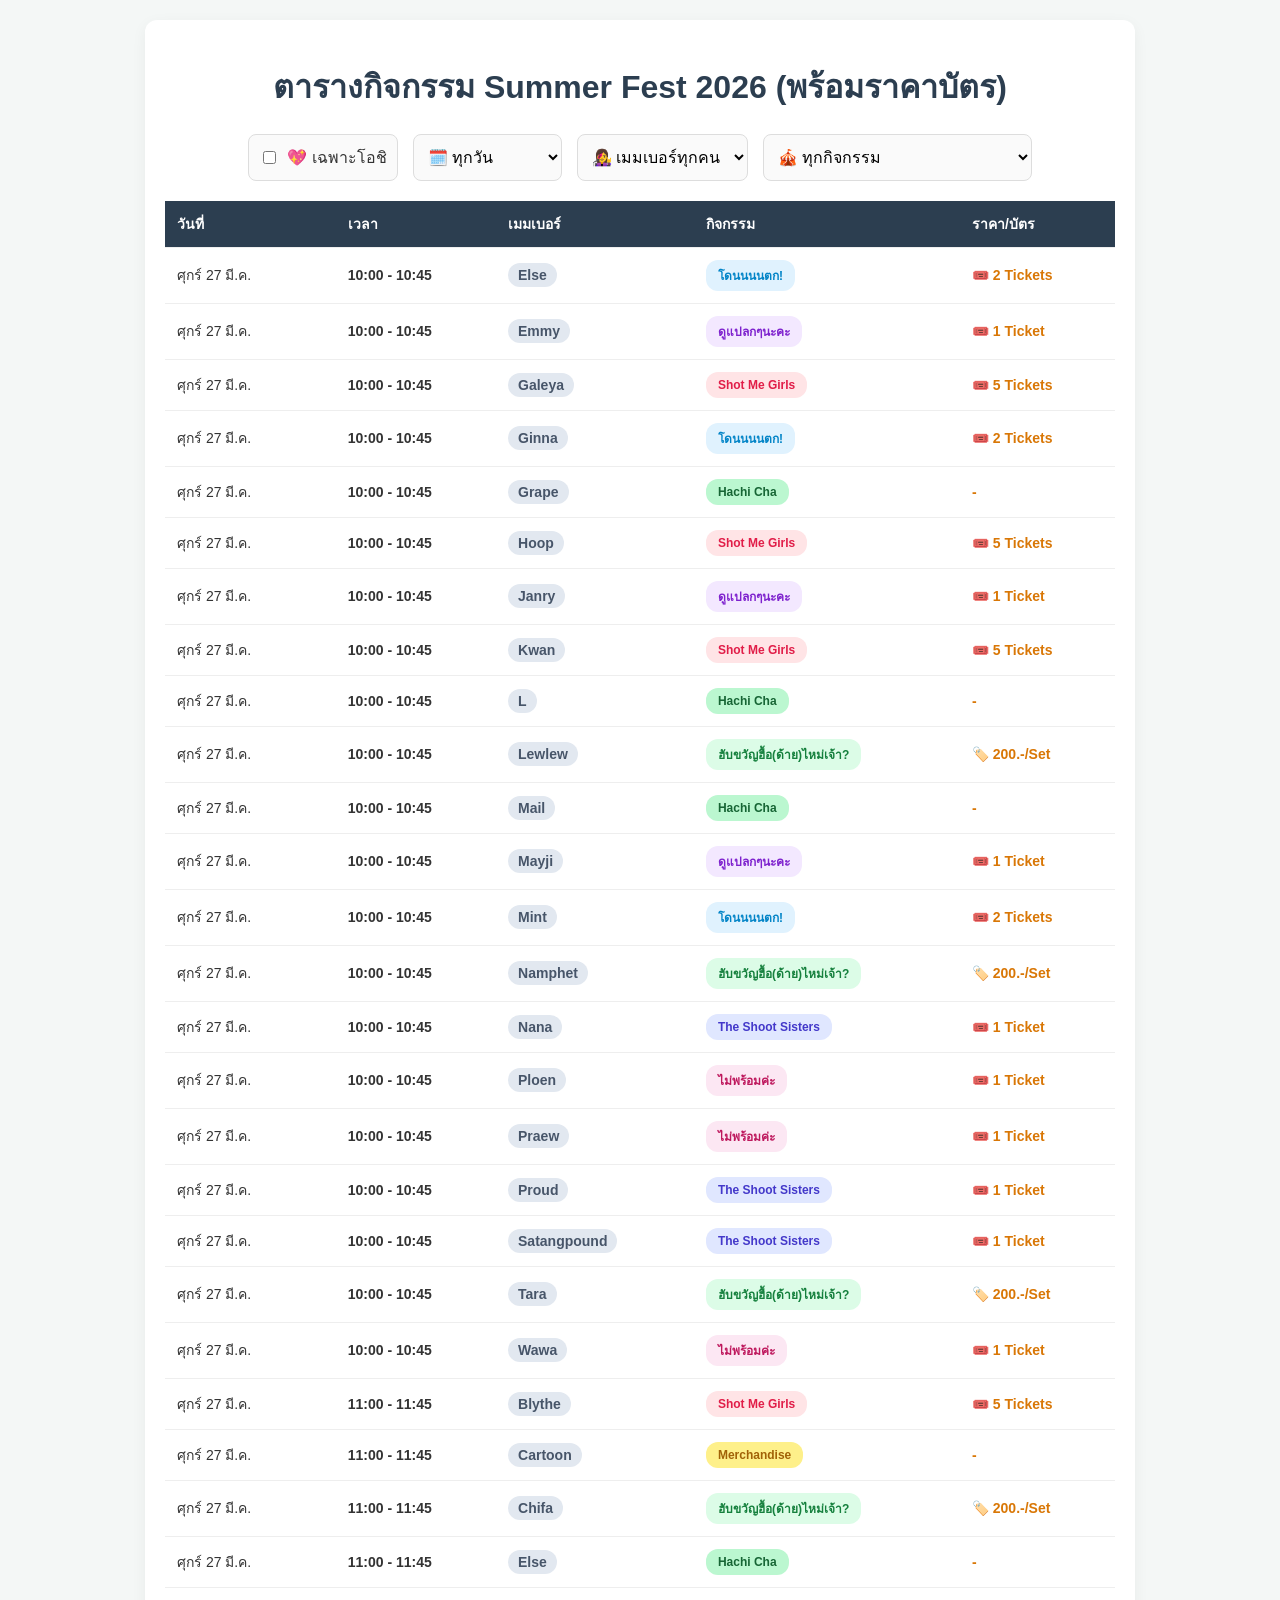
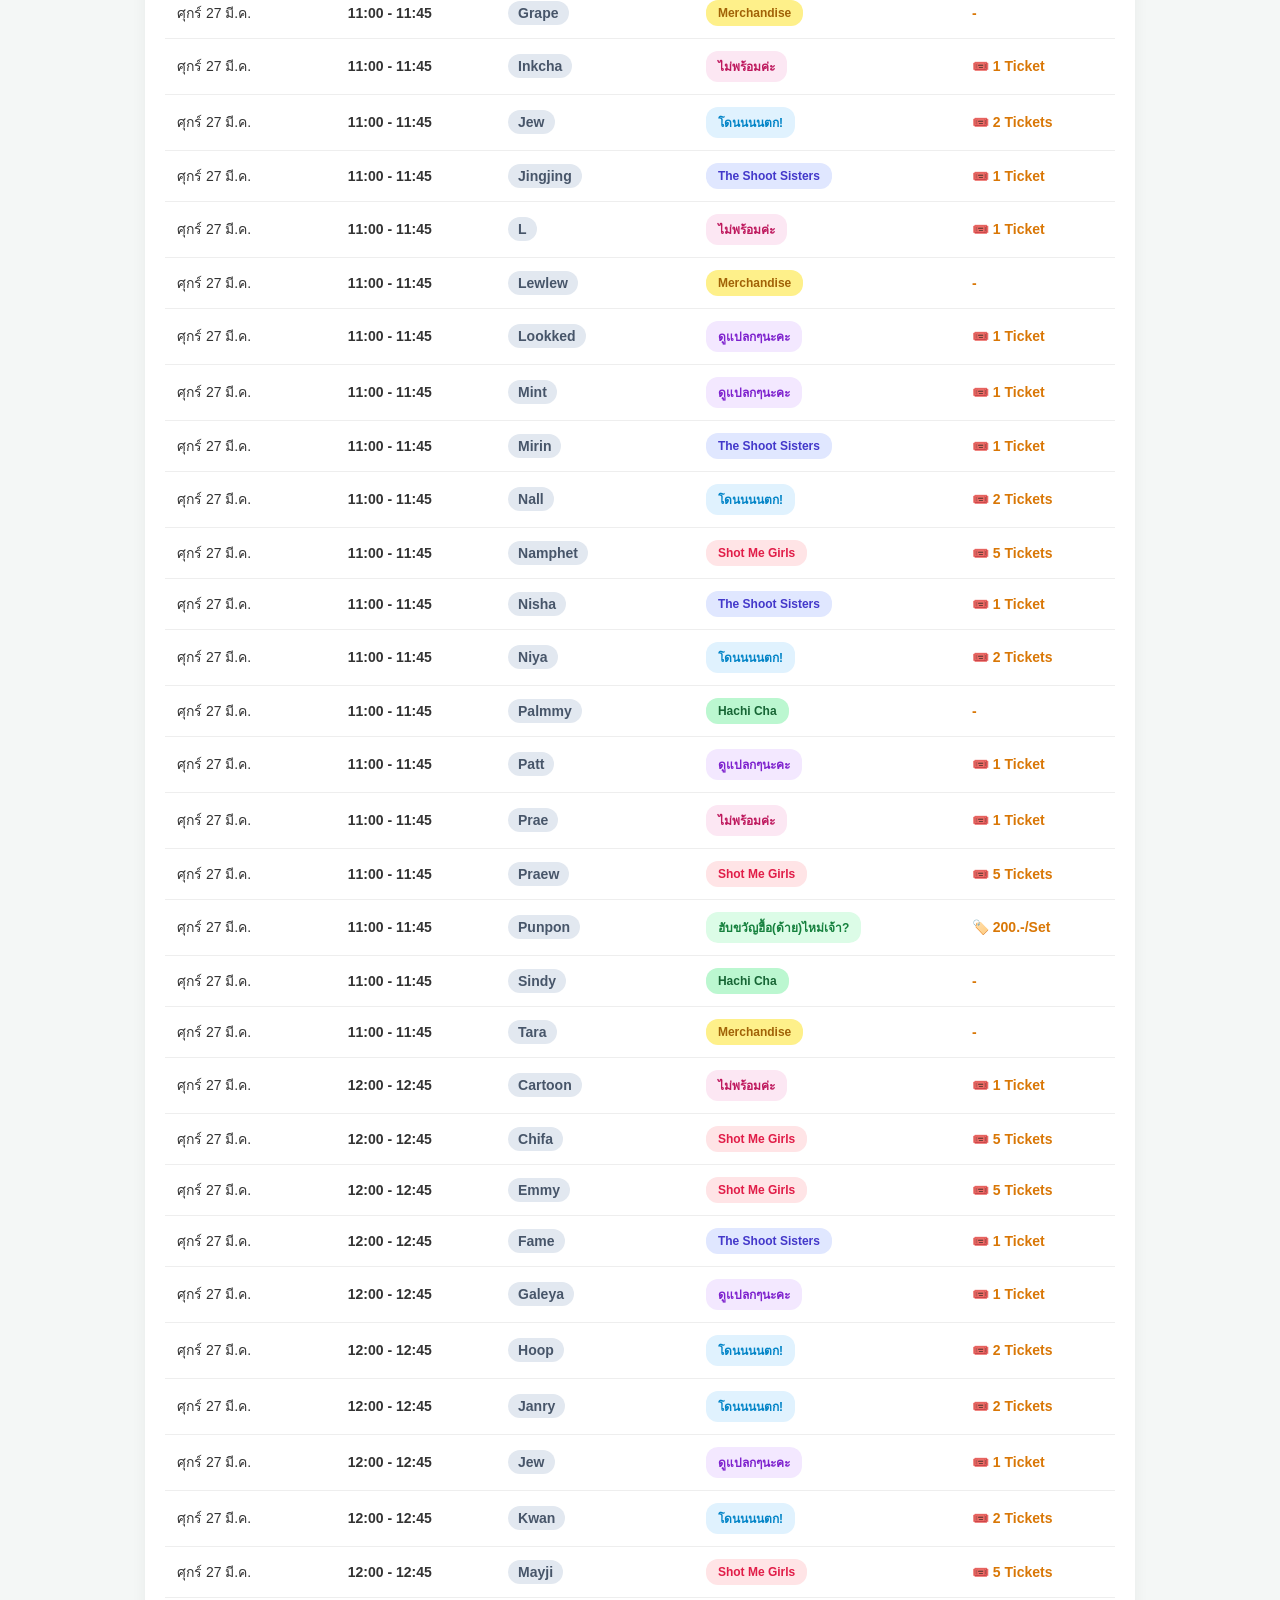
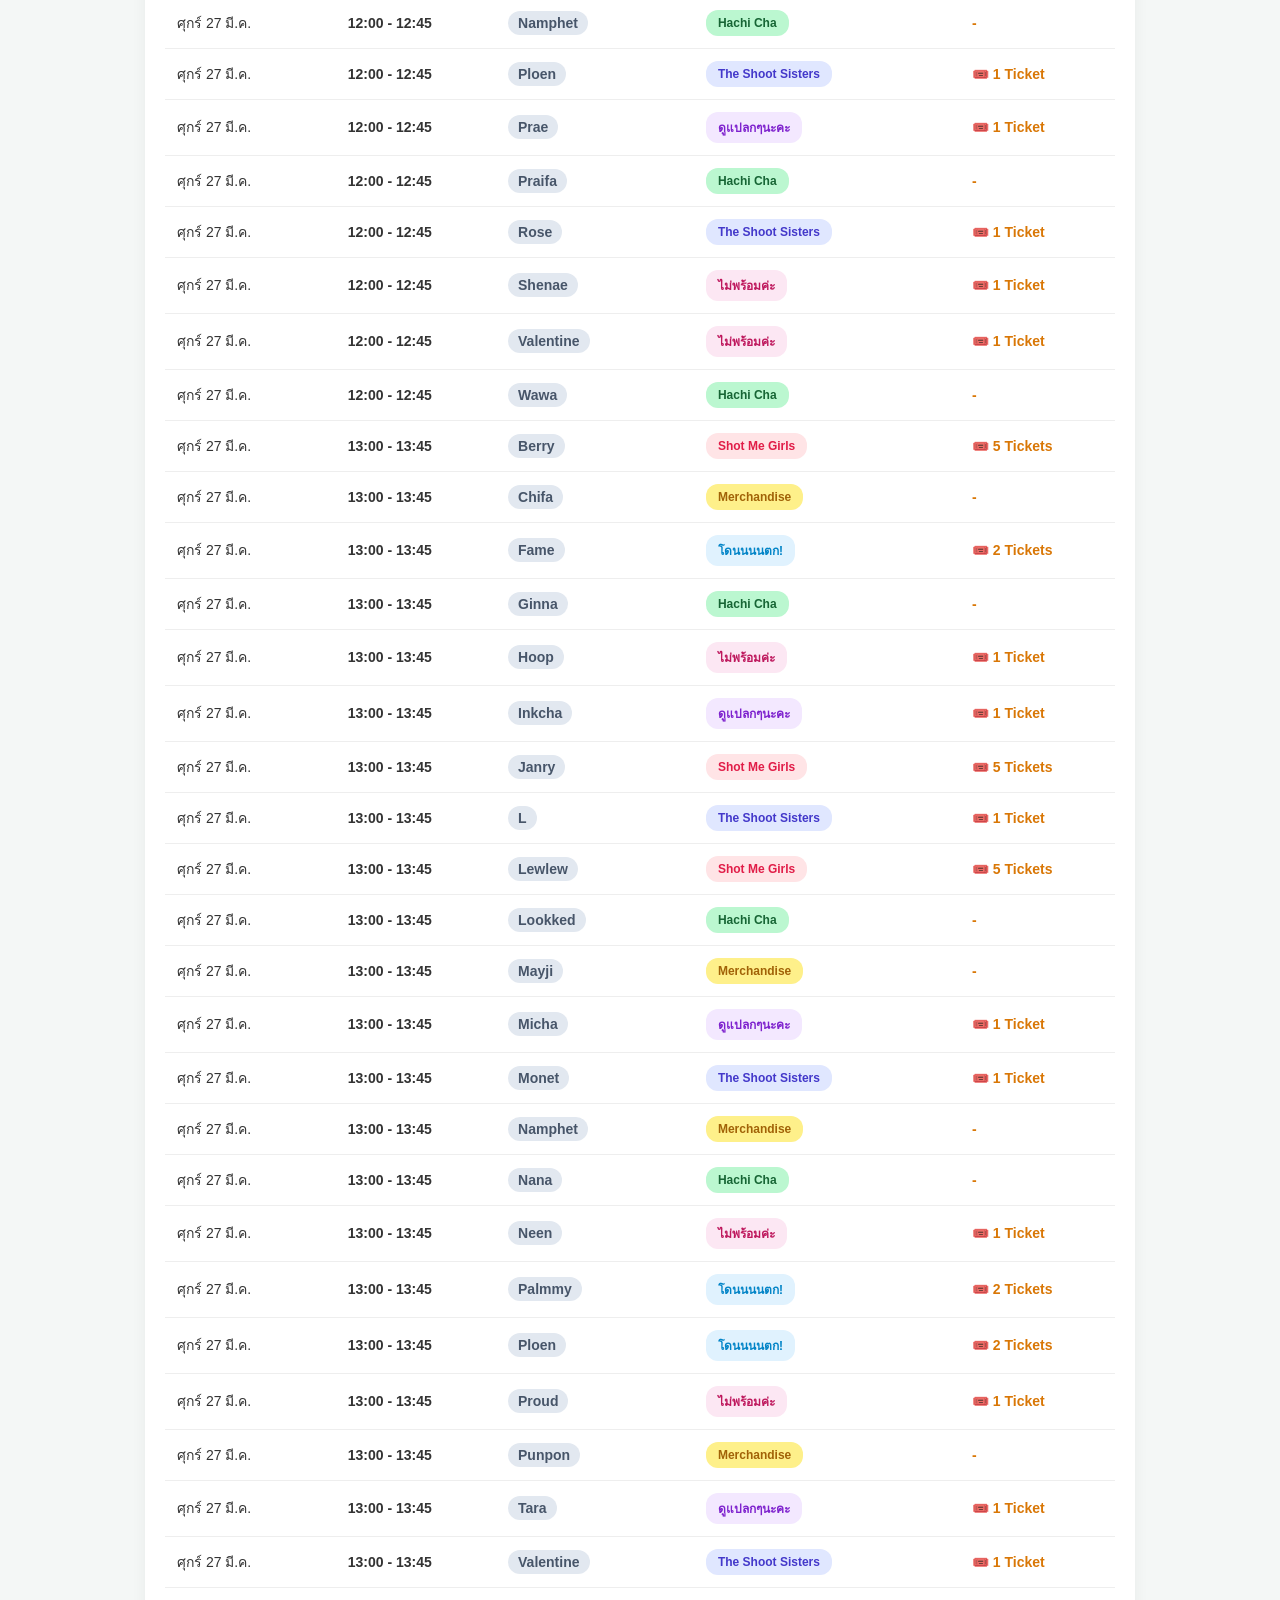
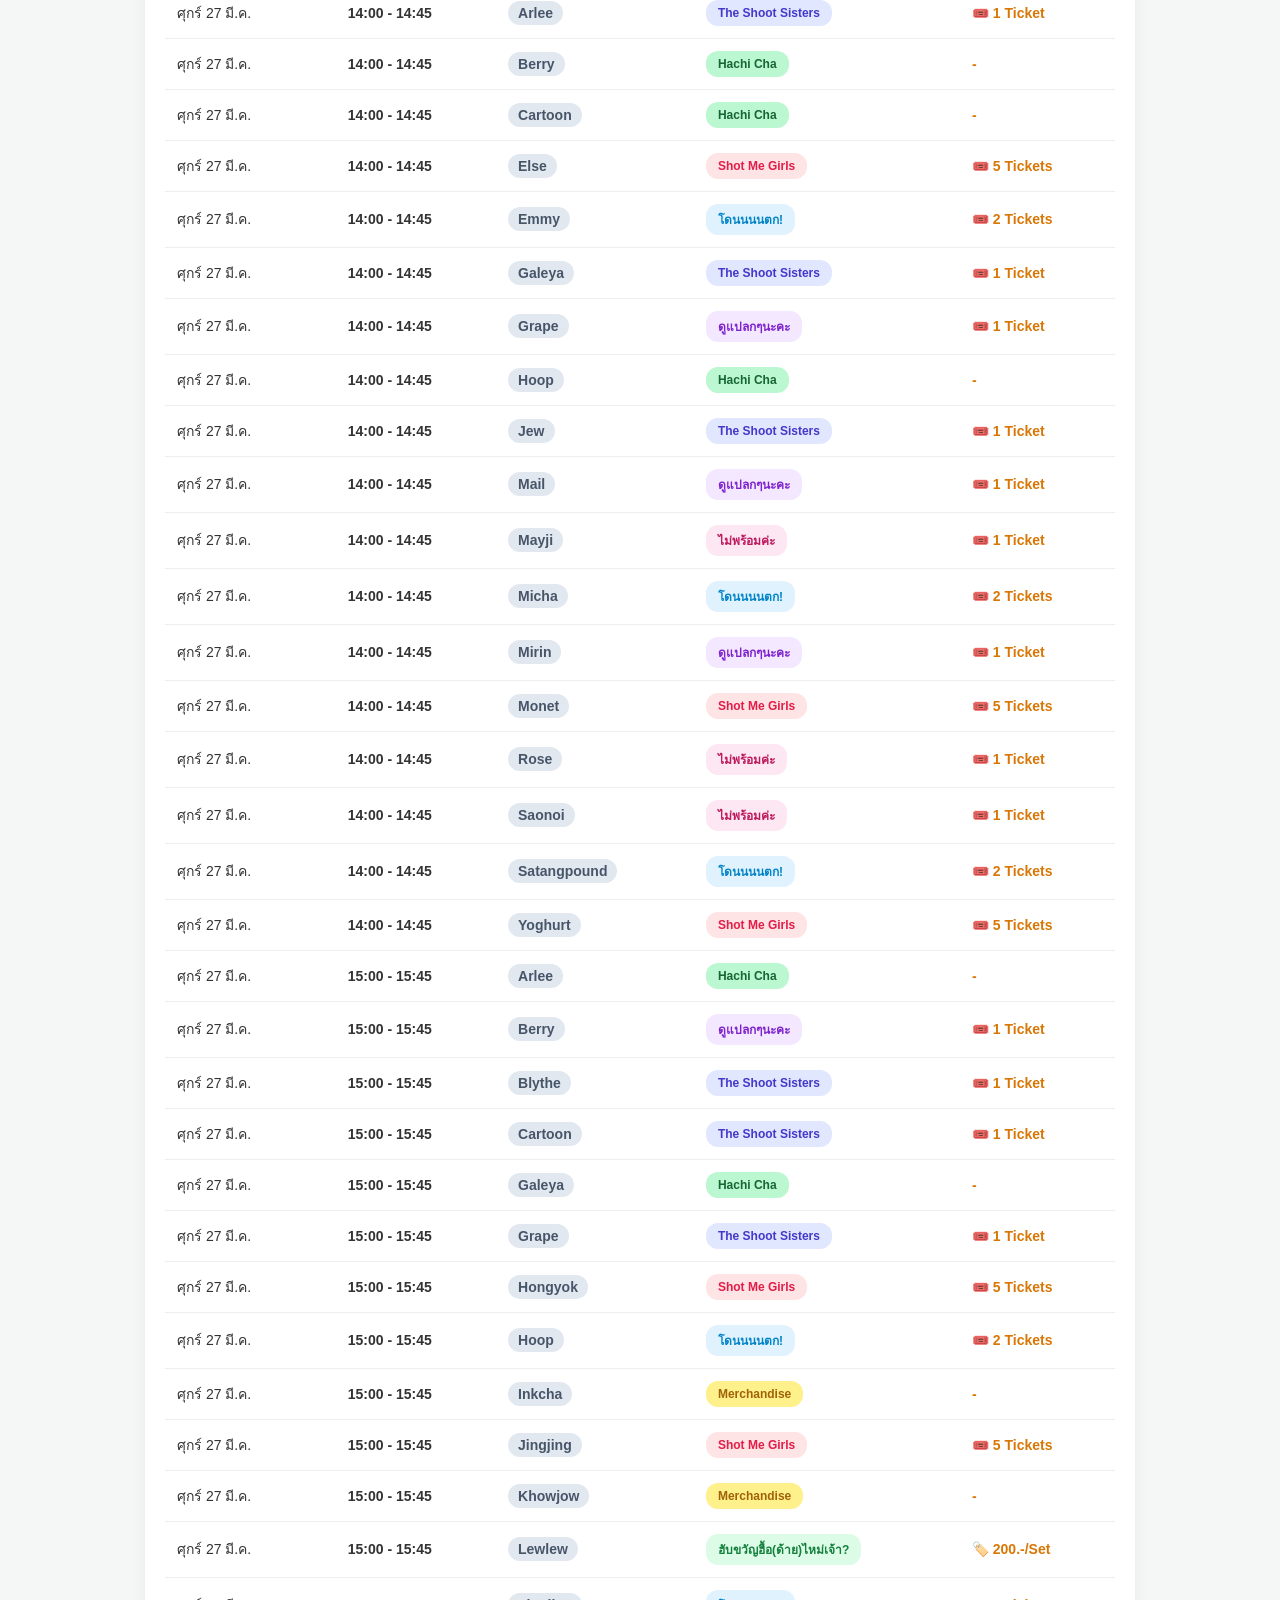
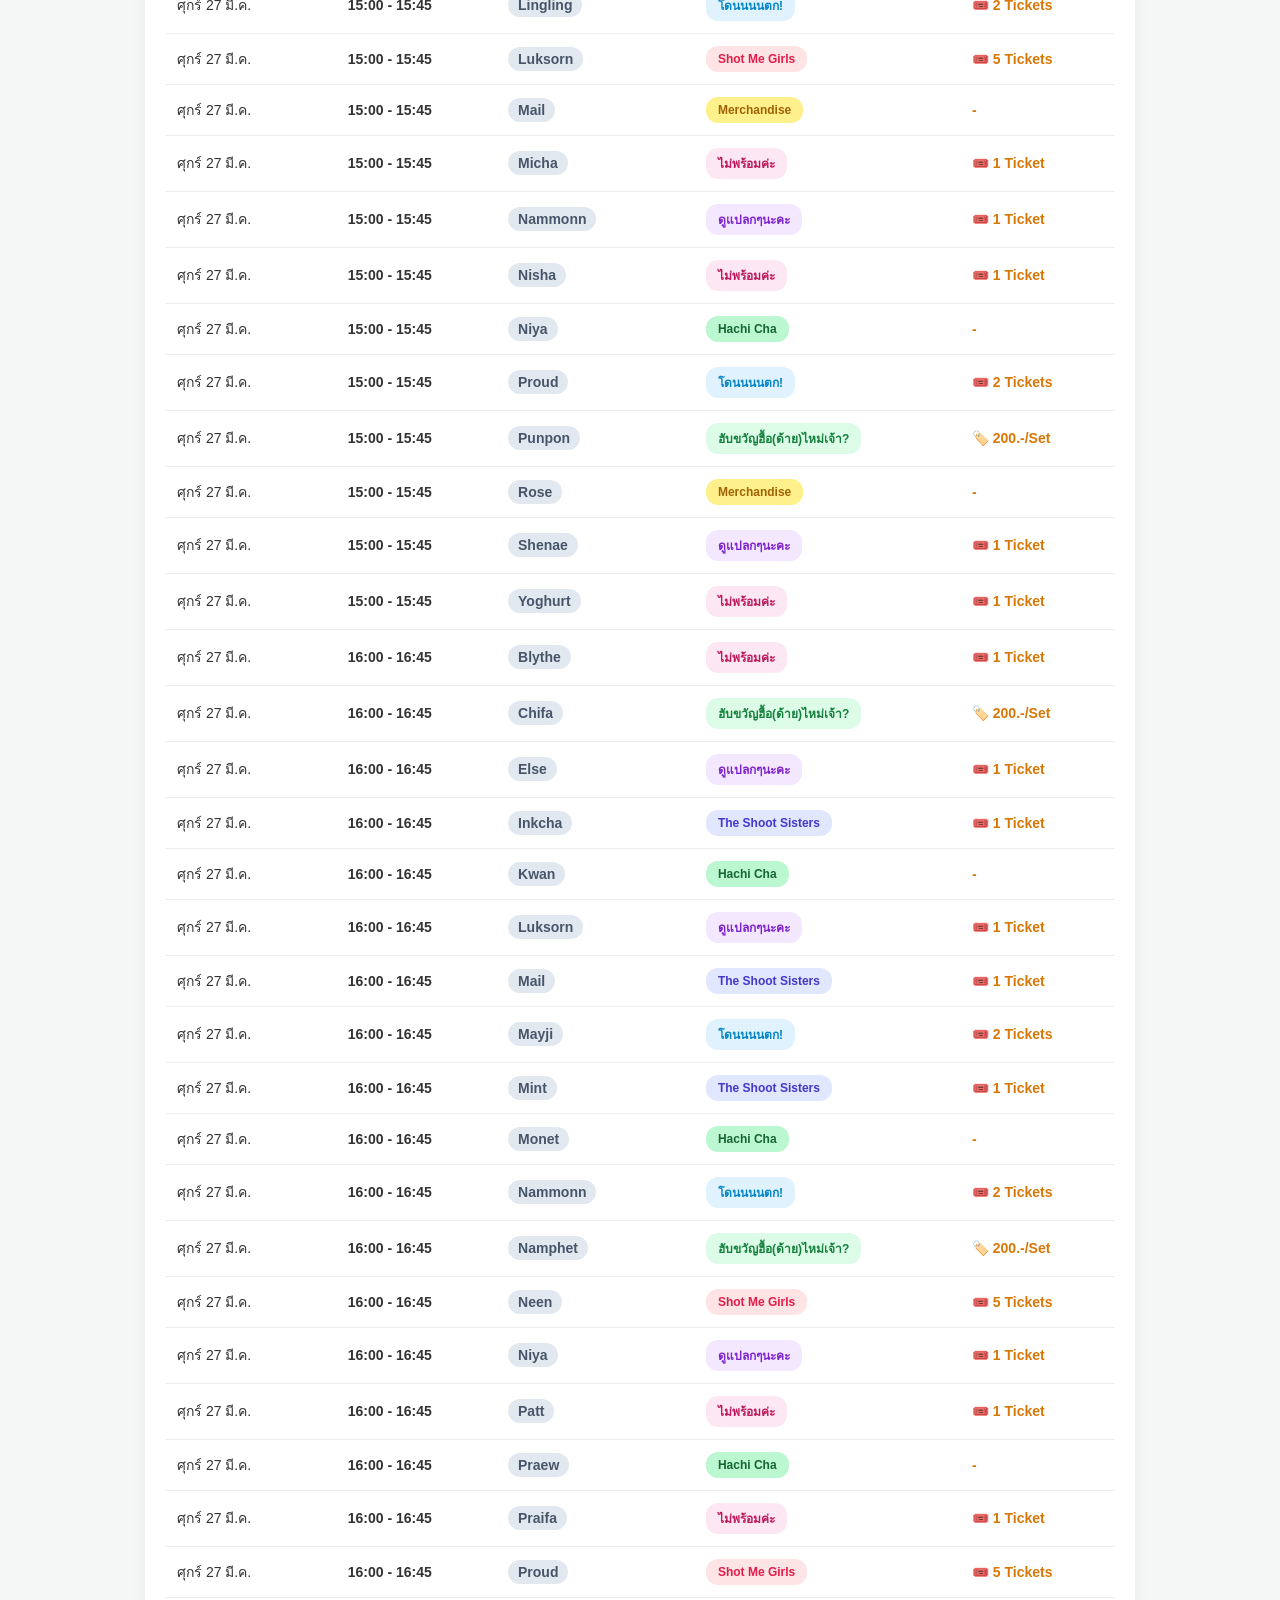
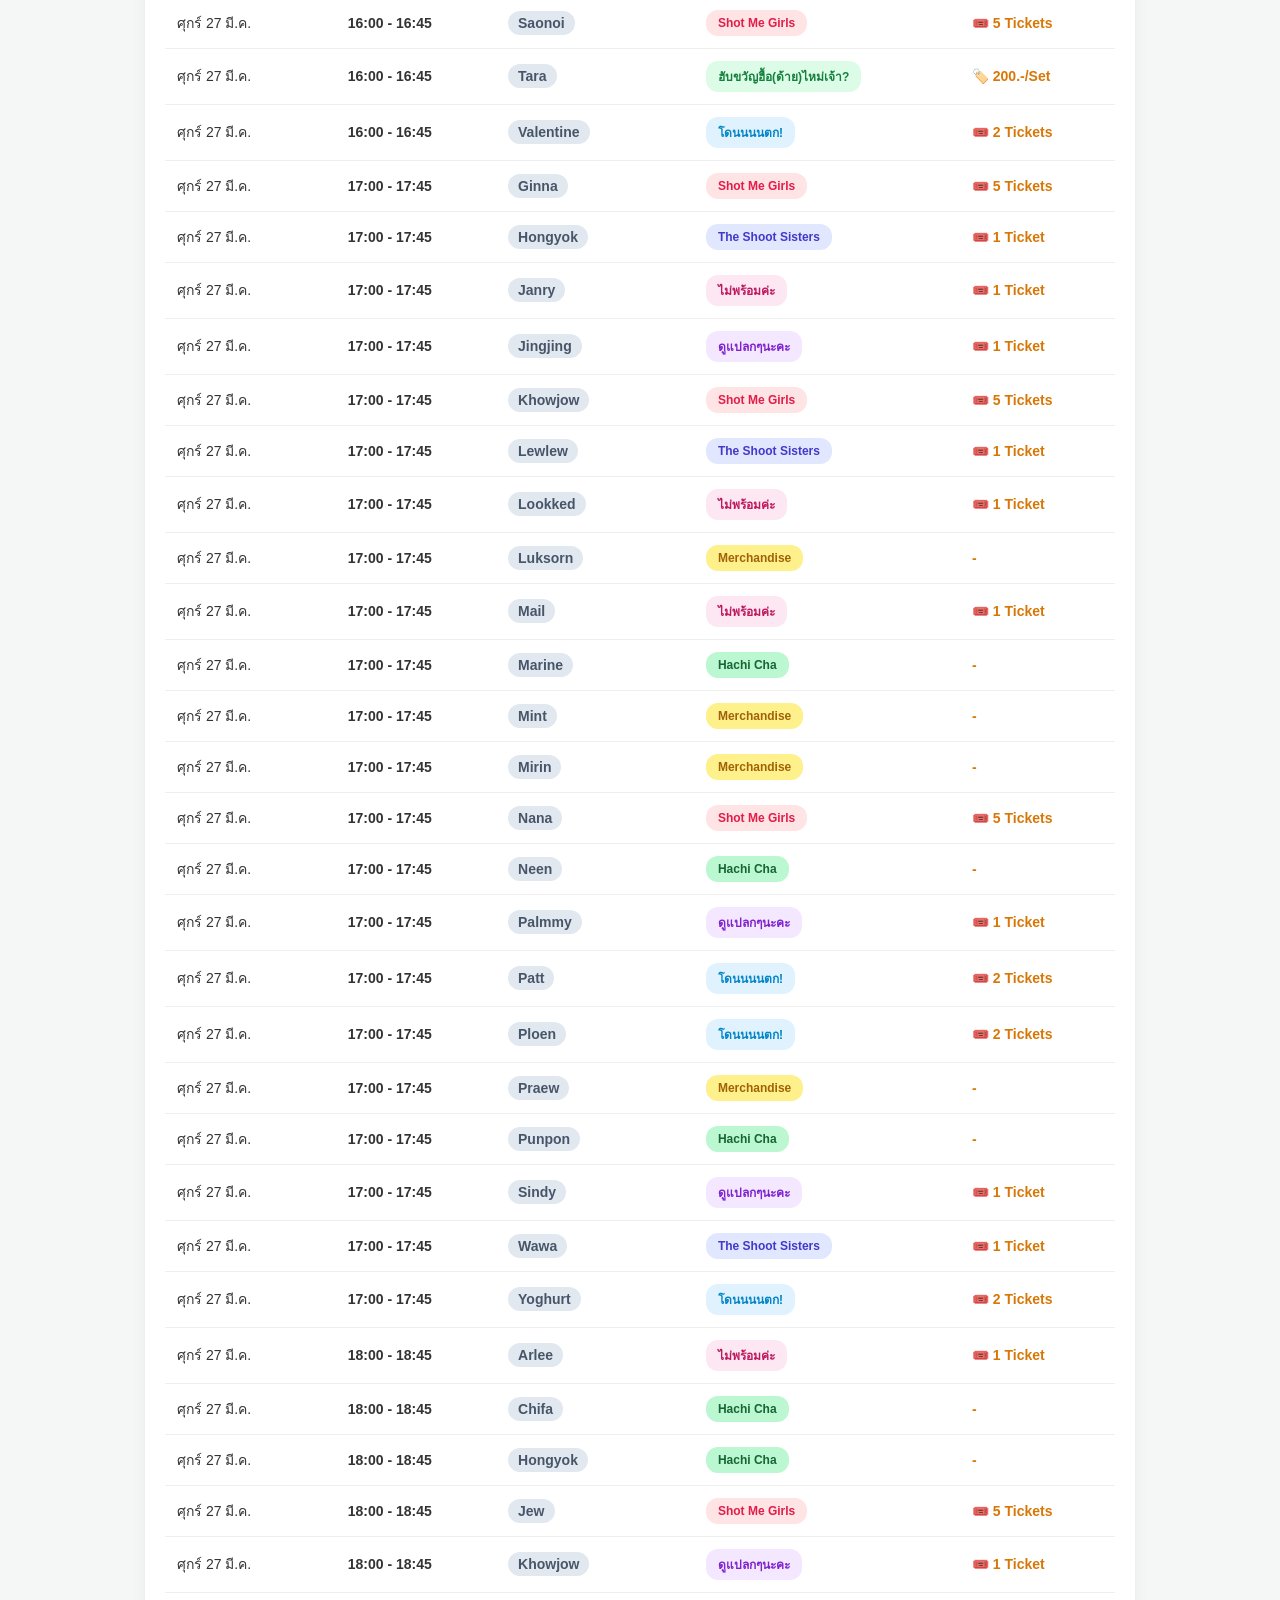
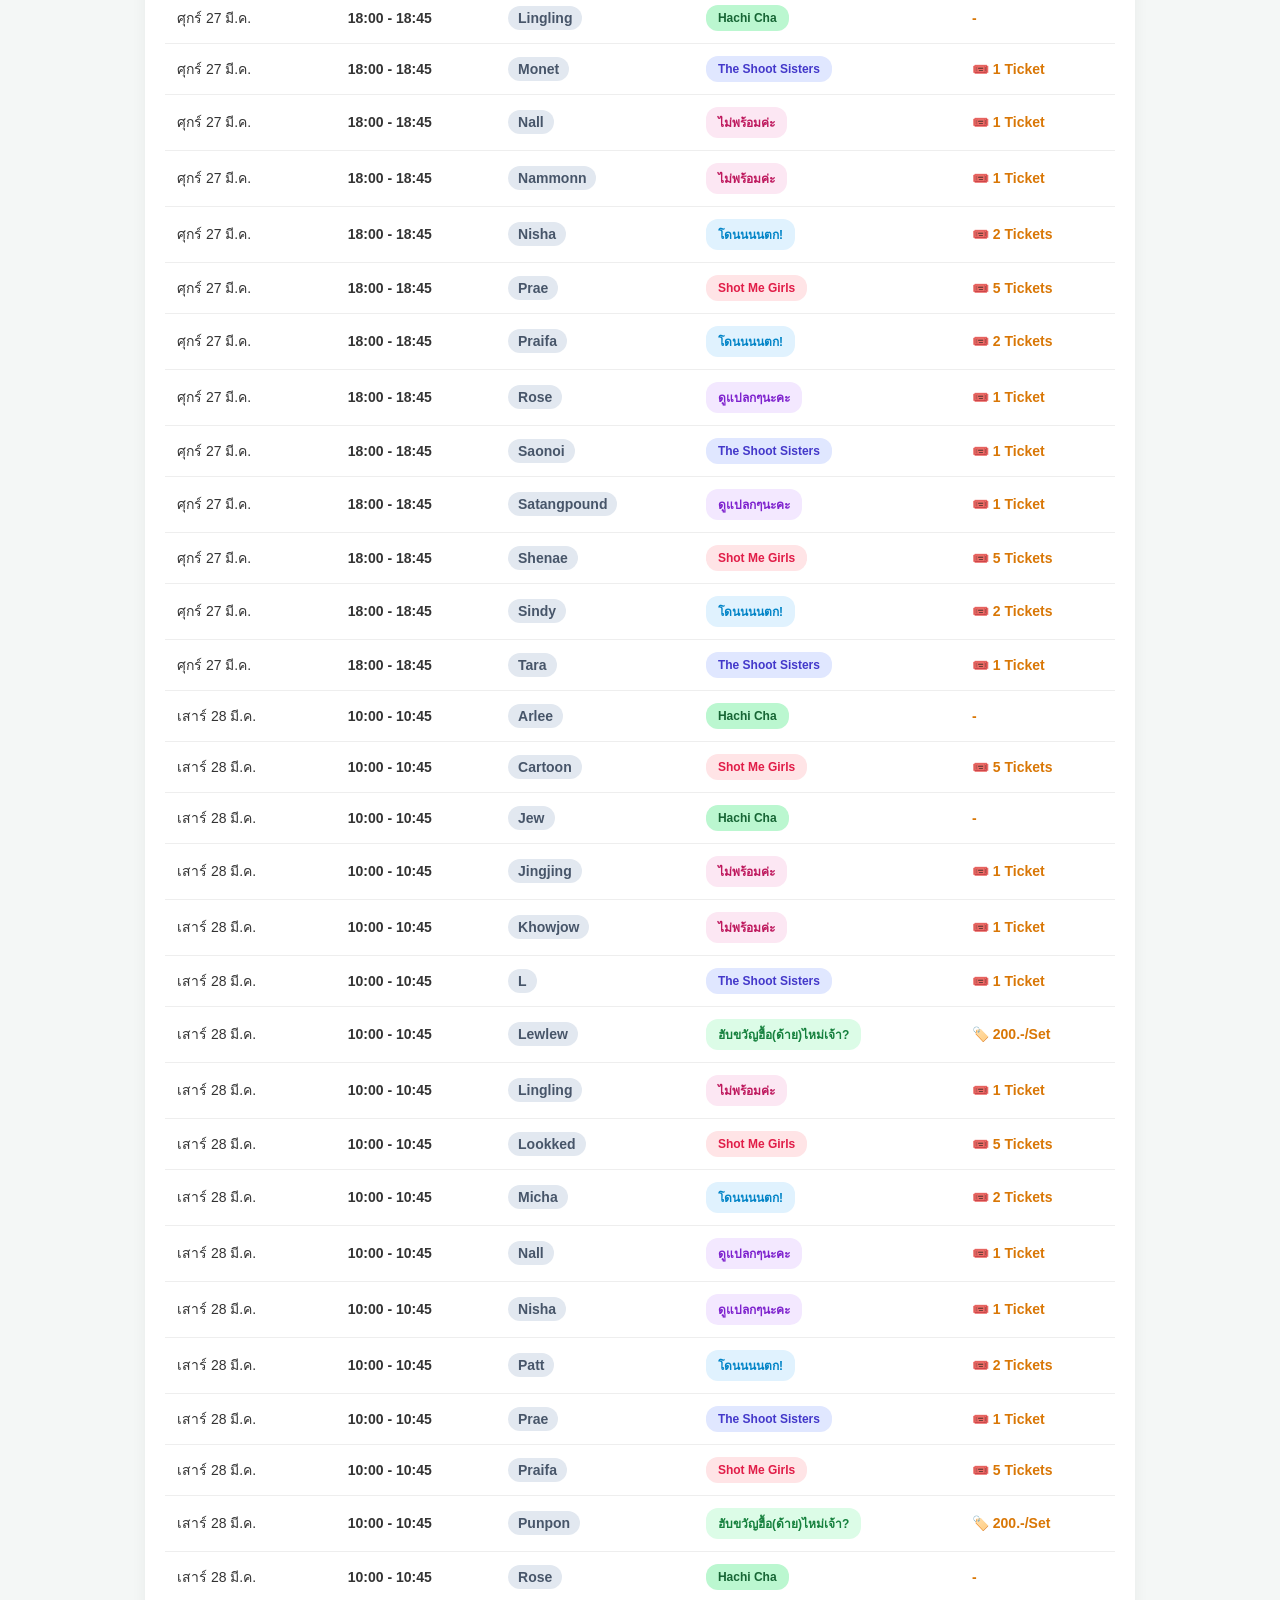
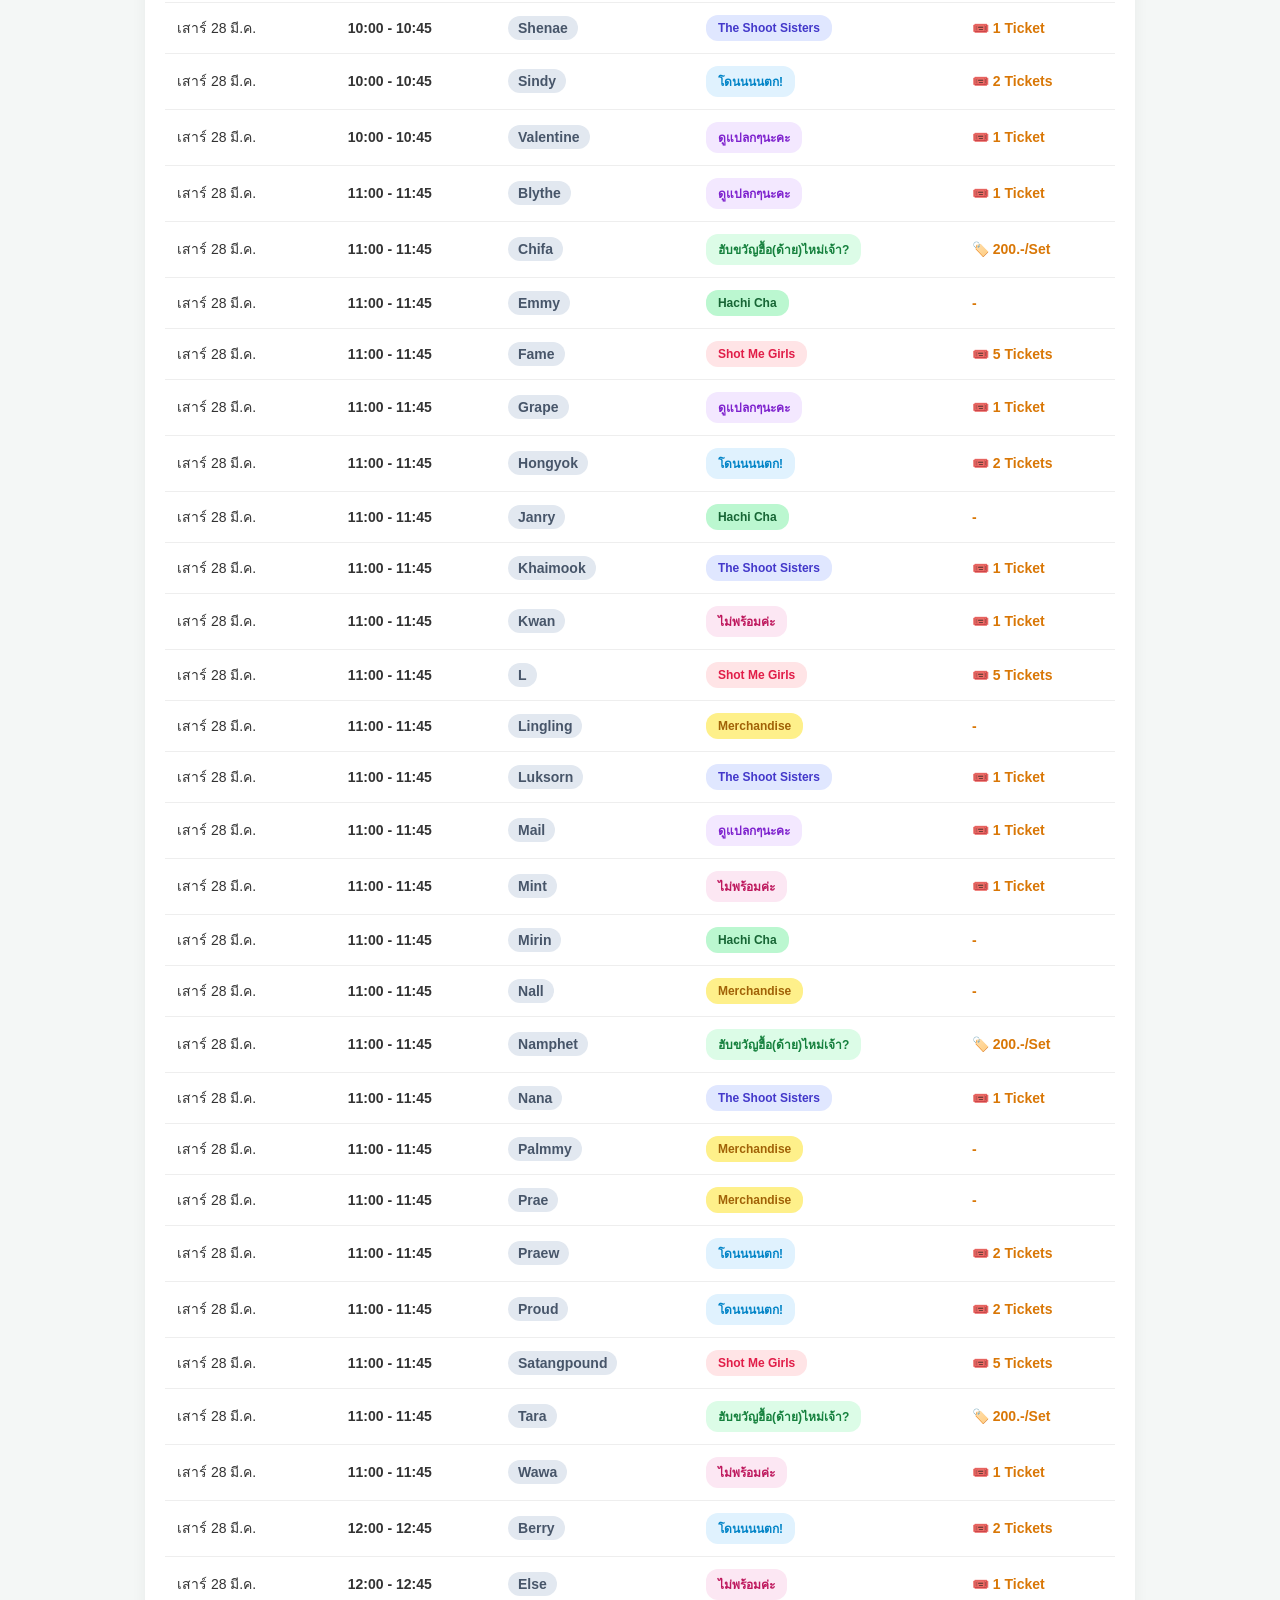
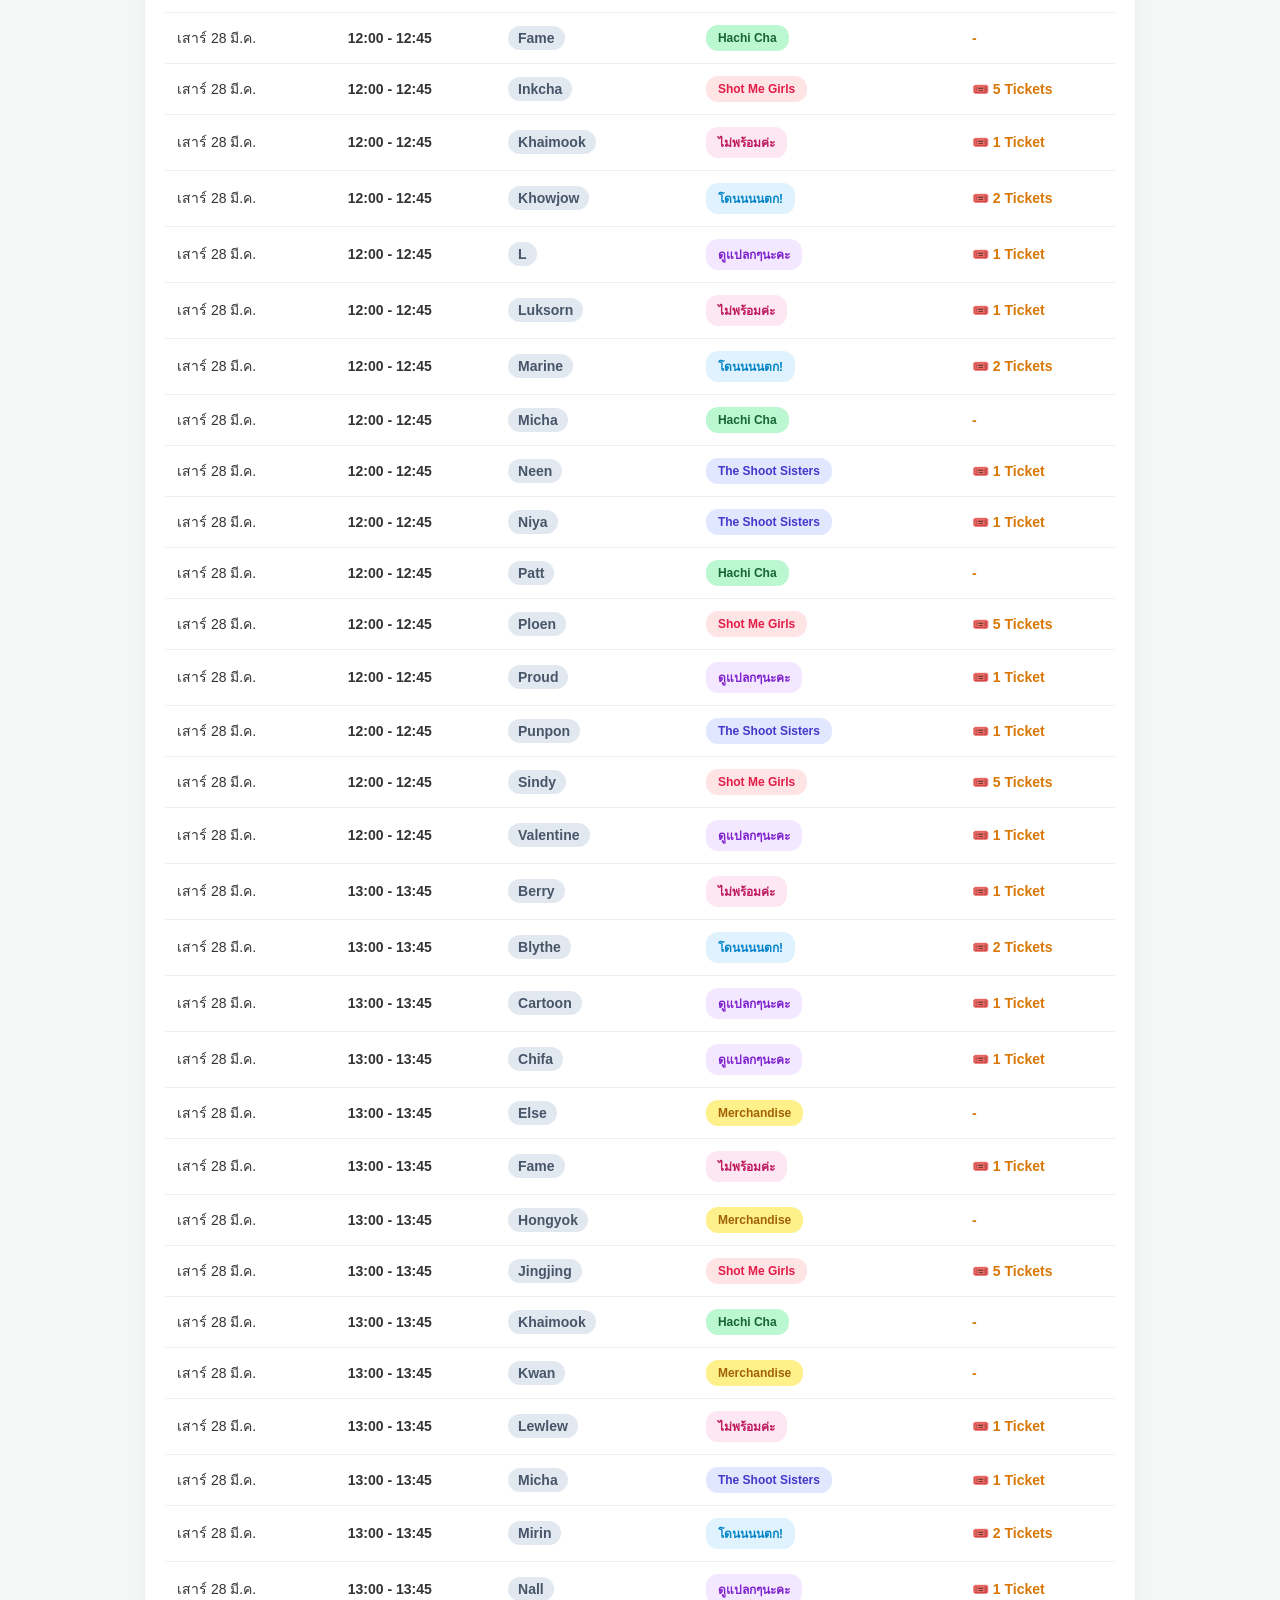
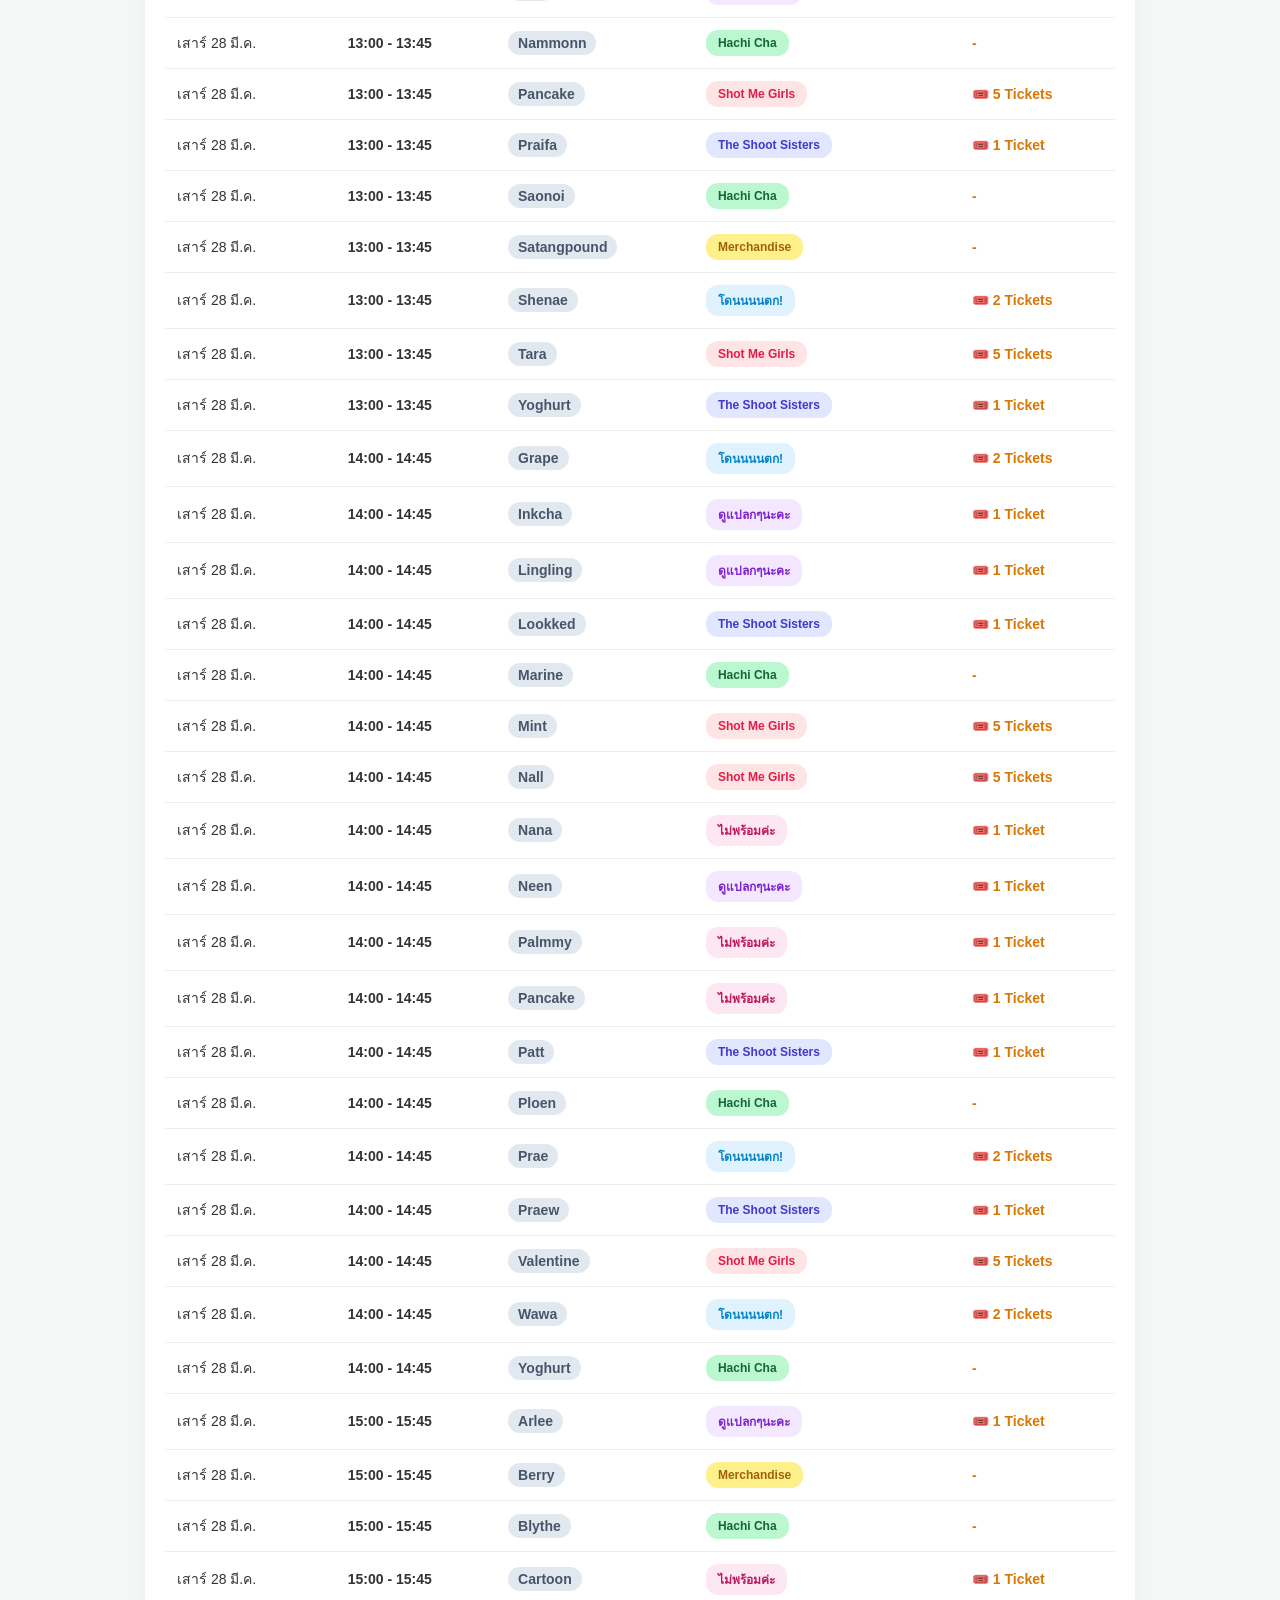
==== commit fe9ad02b: "add oshi member button" ====
--- a/Updated_Summer_Fest_App_v2.html
+++ b/Updated_Summer_Fest_App_v2.html
@@ -38,6 +38,10 @@
     <h1>ตารางกิจกรรม Summer Fest 2026 (พร้อมราคาบัตร)</h1>
     
     <div class="filters">
+        <label style="display: flex; align-items: center; gap: 8px; padding: 10px; font-size: 16px; border-radius: 8px; border: 1px solid #ddd; background-color: #fafafa; cursor: pointer;">
+            <input type="checkbox" id="oshiCheck" onchange="populateFilters()">
+            💖 เฉพาะโอชิ
+        </label>
         <select id="dayFilter" onchange="renderTable()">
             <option value="all">🗓️ ทุกวัน</option>
             <option value="ศุกร์ 27 มี.ค.">ศุกร์ 27 มี.ค.</option>
@@ -71,6 +75,8 @@
 <script>
     const scheduleData = [{"day": "ศุกร์ 27 มี.ค.", "time": "10:00 - 10:45", "member": "Else", "activity": "โดนนนนตก!"}, {"day": "ศุกร์ 27 มี.ค.", "time": "10:00 - 10:45", "member": "Emmy", "activity": "ดูแปลกๆนะคะ"}, {"day": "ศุกร์ 27 มี.ค.", "time": "10:00 - 10:45", "member": "Galeya", "activity": "Shot Me Girls"}, {"day": "ศุกร์ 27 มี.ค.", "time": "10:00 - 10:45", "member": "Ginna", "activity": "โดนนนนตก!"}, {"day": "ศุกร์ 27 มี.ค.", "time": "10:00 - 10:45", "member": "Grape", "activity": "Hachi Cha"}, {"day": "ศุกร์ 27 มี.ค.", "time": "10:00 - 10:45", "member": "Hoop", "activity": "Shot Me Girls"}, {"day": "ศุกร์ 27 มี.ค.", "time": "10:00 - 10:45", "member": "Janry", "activity": "ดูแปลกๆนะคะ"}, {"day": "ศุกร์ 27 มี.ค.", "time": "10:00 - 10:45", "member": "Kwan", "activity": "Shot Me Girls"}, {"day": "ศุกร์ 27 มี.ค.", "time": "10:00 - 10:45", "member": "L", "activity": "Hachi Cha"}, {"day": "ศุกร์ 27 มี.ค.", "time": "10:00 - 10:45", "member": "Lewlew", "activity": "ฮับขวัญฮื้อ(ด้าย)ไหม่เจ้า?"}, {"day": "ศุกร์ 27 มี.ค.", "time": "10:00 - 10:45", "member": "Mail", "activity": "Hachi Cha"}, {"day": "ศุกร์ 27 มี.ค.", "time": "10:00 - 10:45", "member": "Mayji", "activity": "ดูแปลกๆนะคะ"}, {"day": "ศุกร์ 27 มี.ค.", "time": "10:00 - 10:45", "member": "Mint", "activity": "โดนนนนตก!"}, {"day": "ศุกร์ 27 มี.ค.", "time": "10:00 - 10:45", "member": "Namphet", "activity": "ฮับขวัญฮื้อ(ด้าย)ไหม่เจ้า?"}, {"day": "ศุกร์ 27 มี.ค.", "time": "10:00 - 10:45", "member": "Nana", "activity": "The Shoot Sisters"}, {"day": "ศุกร์ 27 มี.ค.", "time": "10:00 - 10:45", "member": "Ploen", "activity": "ไม่พร้อมค่ะ"}, {"day": "ศุกร์ 27 มี.ค.", "time": "10:00 - 10:45", "member": "Praew", "activity": "ไม่พร้อมค่ะ"}, {"day": "ศุกร์ 27 มี.ค.", "time": "10:00 - 10:45", "member": "Proud", "activity": "The Shoot Sisters"}, {"day": "ศุกร์ 27 มี.ค.", "time": "10:00 - 10:45", "member": "Satangpound", "activity": "The Shoot Sisters"}, {"day": "ศุกร์ 27 มี.ค.", "time": "10:00 - 10:45", "member": "Tara", "activity": "ฮับขวัญฮื้อ(ด้าย)ไหม่เจ้า?"}, {"day": "ศุกร์ 27 มี.ค.", "time": "10:00 - 10:45", "member": "Wawa", "activity": "ไม่พร้อมค่ะ"}, {"day": "ศุกร์ 27 มี.ค.", "time": "11:00 - 11:45", "member": "Blythe", "activity": "Shot Me Girls"}, {"day": "ศุกร์ 27 มี.ค.", "time": "11:00 - 11:45", "member": "Cartoon", "activity": "Merchandise"}, {"day": "ศุกร์ 27 มี.ค.", "time": "11:00 - 11:45", "member": "Chifa", "activity": "ฮับขวัญฮื้อ(ด้าย)ไหม่เจ้า?"}, {"day": "ศุกร์ 27 มี.ค.", "time": "11:00 - 11:45", "member": "Else", "activity": "Hachi Cha"}, {"day": "ศุกร์ 27 มี.ค.", "time": "11:00 - 11:45", "member": "Grape", "activity": "Merchandise"}, {"day": "ศุกร์ 27 มี.ค.", "time": "11:00 - 11:45", "member": "Inkcha", "activity": "ไม่พร้อมค่ะ"}, {"day": "ศุกร์ 27 มี.ค.", "time": "11:00 - 11:45", "member": "Jew", "activity": "โดนนนนตก!"}, {"day": "ศุกร์ 27 มี.ค.", "time": "11:00 - 11:45", "member": "Jingjing", "activity": "The Shoot Sisters"}, {"day": "ศุกร์ 27 มี.ค.", "time": "11:00 - 11:45", "member": "L", "activity": "ไม่พร้อมค่ะ"}, {"day": "ศุกร์ 27 มี.ค.", "time": "11:00 - 11:45", "member": "Lewlew", "activity": "Merchandise"}, {"day": "ศุกร์ 27 มี.ค.", "time": "11:00 - 11:45", "member": "Lookked", "activity": "ดูแปลกๆนะคะ"}, {"day": "ศุกร์ 27 มี.ค.", "time": "11:00 - 11:45", "member": "Mint", "activity": "ดูแปลกๆนะคะ"}, {"day": "ศุกร์ 27 มี.ค.", "time": "11:00 - 11:45", "member": "Mirin", "activity": "The Shoot Sisters"}, {"day": "ศุกร์ 27 มี.ค.", "time": "11:00 - 11:45", "member": "Nall", "activity": "โดนนนนตก!"}, {"day": "ศุกร์ 27 มี.ค.", "time": "11:00 - 11:45", "member": "Namphet", "activity": "Shot Me Girls"}, {"day": "ศุกร์ 27 มี.ค.", "time": "11:00 - 11:45", "member": "Nisha", "activity": "The Shoot Sisters"}, {"day": "ศุกร์ 27 มี.ค.", "time": "11:00 - 11:45", "member": "Niya", "activity": "โดนนนนตก!"}, {"day": "ศุกร์ 27 มี.ค.", "time": "11:00 - 11:45", "member": "Palmmy", "activity": "Hachi Cha"}, {"day": "ศุกร์ 27 มี.ค.", "time": "11:00 - 11:45", "member": "Patt", "activity": "ดูแปลกๆนะคะ"}, {"day": "ศุกร์ 27 มี.ค.", "time": "11:00 - 11:45", "member": "Prae", "activity": "ไม่พร้อมค่ะ"}, {"day": "ศุกร์ 27 มี.ค.", "time": "11:00 - 11:45", "member": "Praew", "activity": "Shot Me Girls"}, {"day": "ศุกร์ 27 มี.ค.", "time": "11:00 - 11:45", "member": "Punpon", "activity": "ฮับขวัญฮื้อ(ด้าย)ไหม่เจ้า?"}, {"day": "ศุกร์ 27 มี.ค.", "time": "11:00 - 11:45", "member": "Sindy", "activity": "Hachi Cha"}, {"day": "ศุกร์ 27 มี.ค.", "time": "11:00 - 11:45", "member": "Tara", "activity": "Merchandise"}, {"day": "ศุกร์ 27 มี.ค.", "time": "12:00 - 12:45", "member": "Cartoon", "activity": "ไม่พร้อมค่ะ"}, {"day": "ศุกร์ 27 มี.ค.", "time": "12:00 - 12:45", "member": "Chifa", "activity": "Shot Me Girls"}, {"day": "ศุกร์ 27 มี.ค.", "time": "12:00 - 12:45", "member": "Emmy", "activity": "Shot Me Girls"}, {"day": "ศุกร์ 27 มี.ค.", "time": "12:00 - 12:45", "member": "Fame", "activity": "The Shoot Sisters"}, {"day": "ศุกร์ 27 มี.ค.", "time": "12:00 - 12:45", "member": "Galeya", "activity": "ดูแปลกๆนะคะ"}, {"day": "ศุกร์ 27 มี.ค.", "time": "12:00 - 12:45", "member": "Hoop", "activity": "โดนนนนตก!"}, {"day": "ศุกร์ 27 มี.ค.", "time": "12:00 - 12:45", "member": "Janry", "activity": "โดนนนนตก!"}, {"day": "ศุกร์ 27 มี.ค.", "time": "12:00 - 12:45", "member": "Jew", "activity": "ดูแปลกๆนะคะ"}, {"day": "ศุกร์ 27 มี.ค.", "time": "12:00 - 12:45", "member": "Kwan", "activity": "โดนนนนตก!"}, {"day": "ศุกร์ 27 มี.ค.", "time": "12:00 - 12:45", "member": "Mayji", "activity": "Shot Me Girls"}, {"day": "ศุกร์ 27 มี.ค.", "time": "12:00 - 12:45", "member": "Namphet", "activity": "Hachi Cha"}, {"day": "ศุกร์ 27 มี.ค.", "time": "12:00 - 12:45", "member": "Ploen", "activity": "The Shoot Sisters"}, {"day": "ศุกร์ 27 มี.ค.", "time": "12:00 - 12:45", "member": "Prae", "activity": "ดูแปลกๆนะคะ"}, {"day": "ศุกร์ 27 มี.ค.", "time": "12:00 - 12:45", "member": "Praifa", "activity": "Hachi Cha"}, {"day": "ศุกร์ 27 มี.ค.", "time": "12:00 - 12:45", "member": "Rose", "activity": "The Shoot Sisters"}, {"day": "ศุกร์ 27 มี.ค.", "time": "12:00 - 12:45", "member": "Shenae", "activity": "ไม่พร้อมค่ะ"}, {"day": "ศุกร์ 27 มี.ค.", "time": "12:00 - 12:45", "member": "Valentine", "activity": "ไม่พร้อมค่ะ"}, {"day": "ศุกร์ 27 มี.ค.", "time": "12:00 - 12:45", "member": "Wawa", "activity": "Hachi Cha"}, {"day": "ศุกร์ 27 มี.ค.", "time": "13:00 - 13:45", "member": "Berry", "activity": "Shot Me Girls"}, {"day": "ศุกร์ 27 มี.ค.", "time": "13:00 - 13:45", "member": "Chifa", "activity": "Merchandise"}, {"day": "ศุกร์ 27 มี.ค.", "time": "13:00 - 13:45", "member": "Fame", "activity": "โดนนนนตก!"}, {"day": "ศุกร์ 27 มี.ค.", "time": "13:00 - 13:45", "member": "Ginna", "activity": "Hachi Cha"}, {"day": "ศุกร์ 27 มี.ค.", "time": "13:00 - 13:45", "member": "Hoop", "activity": "ไม่พร้อมค่ะ"}, {"day": "ศุกร์ 27 มี.ค.", "time": "13:00 - 13:45", "member": "Inkcha", "activity": "ดูแปลกๆนะคะ"}, {"day": "ศุกร์ 27 มี.ค.", "time": "13:00 - 13:45", "member": "Janry", "activity": "Shot Me Girls"}, {"day": "ศุกร์ 27 มี.ค.", "time": "13:00 - 13:45", "member": "L", "activity": "The Shoot Sisters"}, {"day": "ศุกร์ 27 มี.ค.", "time": "13:00 - 13:45", "member": "Lewlew", "activity": "Shot Me Girls"}, {"day": "ศุกร์ 27 มี.ค.", "time": "13:00 - 13:45", "member": "Lookked", "activity": "Hachi Cha"}, {"day": "ศุกร์ 27 มี.ค.", "time": "13:00 - 13:45", "member": "Mayji", "activity": "Merchandise"}, {"day": "ศุกร์ 27 มี.ค.", "time": "13:00 - 13:45", "member": "Micha", "activity": "ดูแปลกๆนะคะ"}, {"day": "ศุกร์ 27 มี.ค.", "time": "13:00 - 13:45", "member": "Monet", "activity": "The Shoot Sisters"}, {"day": "ศุกร์ 27 มี.ค.", "time": "13:00 - 13:45", "member": "Namphet", "activity": "Merchandise"}, {"day": "ศุกร์ 27 มี.ค.", "time": "13:00 - 13:45", "member": "Nana", "activity": "Hachi Cha"}, {"day": "ศุกร์ 27 มี.ค.", "time": "13:00 - 13:45", "member": "Neen", "activity": "ไม่พร้อมค่ะ"}, {"day": "ศุกร์ 27 มี.ค.", "time": "13:00 - 13:45", "member": "Palmmy", "activity": "โดนนนนตก!"}, {"day": "ศุกร์ 27 มี.ค.", "time": "13:00 - 13:45", "member": "Ploen", "activity": "โดนนนนตก!"}, {"day": "ศุกร์ 27 มี.ค.", "time": "13:00 - 13:45", "member": "Proud", "activity": "ไม่พร้อมค่ะ"}, {"day": "ศุกร์ 27 มี.ค.", "time": "13:00 - 13:45", "member": "Punpon", "activity": "Merchandise"}, {"day": "ศุกร์ 27 มี.ค.", "time": "13:00 - 13:45", "member": "Tara", "activity": "ดูแปลกๆนะคะ"}, {"day": "ศุกร์ 27 มี.ค.", "time": "13:00 - 13:45", "member": "Valentine", "activity": "The Shoot Sisters"}, {"day": "ศุกร์ 27 มี.ค.", "time": "14:00 - 14:45", "member": "Arlee", "activity": "The Shoot Sisters"}, {"day": "ศุกร์ 27 มี.ค.", "time": "14:00 - 14:45", "member": "Berry", "activity": "Hachi Cha"}, {"day": "ศุกร์ 27 มี.ค.", "time": "14:00 - 14:45", "member": "Cartoon", "activity": "Hachi Cha"}, {"day": "ศุกร์ 27 มี.ค.", "time": "14:00 - 14:45", "member": "Else", "activity": "Shot Me Girls"}, {"day": "ศุกร์ 27 มี.ค.", "time": "14:00 - 14:45", "member": "Emmy", "activity": "โดนนนนตก!"}, {"day": "ศุกร์ 27 มี.ค.", "time": "14:00 - 14:45", "member": "Galeya", "activity": "The Shoot Sisters"}, {"day": "ศุกร์ 27 มี.ค.", "time": "14:00 - 14:45", "member": "Grape", "activity": "ดูแปลกๆนะคะ"}, {"day": "ศุกร์ 27 มี.ค.", "time": "14:00 - 14:45", "member": "Hoop", "activity": "Hachi Cha"}, {"day": "ศุกร์ 27 มี.ค.", "time": "14:00 - 14:45", "member": "Jew", "activity": "The Shoot Sisters"}, {"day": "ศุกร์ 27 มี.ค.", "time": "14:00 - 14:45", "member": "Mail", "activity": "ดูแปลกๆนะคะ"}, {"day": "ศุกร์ 27 มี.ค.", "time": "14:00 - 14:45", "member": "Mayji", "activity": "ไม่พร้อมค่ะ"}, {"day": "ศุกร์ 27 มี.ค.", "time": "14:00 - 14:45", "member": "Micha", "activity": "โดนนนนตก!"}, {"day": "ศุกร์ 27 มี.ค.", "time": "14:00 - 14:45", "member": "Mirin", "activity": "ดูแปลกๆนะคะ"}, {"day": "ศุกร์ 27 มี.ค.", "time": "14:00 - 14:45", "member": "Monet", "activity": "Shot Me Girls"}, {"day": "ศุกร์ 27 มี.ค.", "time": "14:00 - 14:45", "member": "Rose", "activity": "ไม่พร้อมค่ะ"}, {"day": "ศุกร์ 27 มี.ค.", "time": "14:00 - 14:45", "member": "Saonoi", "activity": "ไม่พร้อมค่ะ"}, {"day": "ศุกร์ 27 มี.ค.", "time": "14:00 - 14:45", "member": "Satangpound", "activity": "โดนนนนตก!"}, {"day": "ศุกร์ 27 มี.ค.", "time": "14:00 - 14:45", "member": "Yoghurt", "activity": "Shot Me Girls"}, {"day": "ศุกร์ 27 มี.ค.", "time": "15:00 - 15:45", "member": "Arlee", "activity": "Hachi Cha"}, {"day": "ศุกร์ 27 มี.ค.", "time": "15:00 - 15:45", "member": "Berry", "activity": "ดูแปลกๆนะคะ"}, {"day": "ศุกร์ 27 มี.ค.", "time": "15:00 - 15:45", "member": "Blythe", "activity": "The Shoot Sisters"}, {"day": "ศุกร์ 27 มี.ค.", "time": "15:00 - 15:45", "member": "Cartoon", "activity": "The Shoot Sisters"}, {"day": "ศุกร์ 27 มี.ค.", "time": "15:00 - 15:45", "member": "Galeya", "activity": "Hachi Cha"}, {"day": "ศุกร์ 27 มี.ค.", "time": "15:00 - 15:45", "member": "Grape", "activity": "The Shoot Sisters"}, {"day": "ศุกร์ 27 มี.ค.", "time": "15:00 - 15:45", "member": "Hongyok", "activity": "Shot Me Girls"}, {"day": "ศุกร์ 27 มี.ค.", "time": "15:00 - 15:45", "member": "Hoop", "activity": "โดนนนนตก!"}, {"day": "ศุกร์ 27 มี.ค.", "time": "15:00 - 15:45", "member": "Inkcha", "activity": "Merchandise"}, {"day": "ศุกร์ 27 มี.ค.", "time": "15:00 - 15:45", "member": "Jingjing", "activity": "Shot Me Girls"}, {"day": "ศุกร์ 27 มี.ค.", "time": "15:00 - 15:45", "member": "Khowjow", "activity": "Merchandise"}, {"day": "ศุกร์ 27 มี.ค.", "time": "15:00 - 15:45", "member": "Lewlew", "activity": "ฮับขวัญฮื้อ(ด้าย)ไหม่เจ้า?"}, {"day": "ศุกร์ 27 มี.ค.", "time": "15:00 - 15:45", "member": "Lingling", "activity": "โดนนนนตก!"}, {"day": "ศุกร์ 27 มี.ค.", "time": "15:00 - 15:45", "member": "Luksorn", "activity": "Shot Me Girls"}, {"day": "ศุกร์ 27 มี.ค.", "time": "15:00 - 15:45", "member": "Mail", "activity": "Merchandise"}, {"day": "ศุกร์ 27 มี.ค.", "time": "15:00 - 15:45", "member": "Micha", "activity": "ไม่พร้อมค่ะ"}, {"day": "ศุกร์ 27 มี.ค.", "time": "15:00 - 15:45", "member": "Nammonn", "activity": "ดูแปลกๆนะคะ"}, {"day": "ศุกร์ 27 มี.ค.", "time": "15:00 - 15:45", "member": "Nisha", "activity": "ไม่พร้อมค่ะ"}, {"day": "ศุกร์ 27 มี.ค.", "time": "15:00 - 15:45", "member": "Niya", "activity": "Hachi Cha"}, {"day": "ศุกร์ 27 มี.ค.", "time": "15:00 - 15:45", "member": "Proud", "activity": "โดนนนนตก!"}, {"day": "ศุกร์ 27 มี.ค.", "time": "15:00 - 15:45", "member": "Punpon", "activity": "ฮับขวัญฮื้อ(ด้าย)ไหม่เจ้า?"}, {"day": "ศุกร์ 27 มี.ค.", "time": "15:00 - 15:45", "member": "Rose", "activity": "Merchandise"}, {"day": "ศุกร์ 27 มี.ค.", "time": "15:00 - 15:45", "member": "Shenae", "activity": "ดูแปลกๆนะคะ"}, {"day": "ศุกร์ 27 มี.ค.", "time": "15:00 - 15:45", "member": "Yoghurt", "activity": "ไม่พร้อมค่ะ"}, {"day": "ศุกร์ 27 มี.ค.", "time": "16:00 - 16:45", "member": "Blythe", "activity": "ไม่พร้อมค่ะ"}, {"day": "ศุกร์ 27 มี.ค.", "time": "16:00 - 16:45", "member": "Chifa", "activity": "ฮับขวัญฮื้อ(ด้าย)ไหม่เจ้า?"}, {"day": "ศุกร์ 27 มี.ค.", "time": "16:00 - 16:45", "member": "Else", "activity": "ดูแปลกๆนะคะ"}, {"day": "ศุกร์ 27 มี.ค.", "time": "16:00 - 16:45", "member": "Inkcha", "activity": "The Shoot Sisters"}, {"day": "ศุกร์ 27 มี.ค.", "time": "16:00 - 16:45", "member": "Kwan", "activity": "Hachi Cha"}, {"day": "ศุกร์ 27 มี.ค.", "time": "16:00 - 16:45", "member": "Luksorn", "activity": "ดูแปลกๆนะคะ"}, {"day": "ศุกร์ 27 มี.ค.", "time": "16:00 - 16:45", "member": "Mail", "activity": "The Shoot Sisters"}, {"day": "ศุกร์ 27 มี.ค.", "time": "16:00 - 16:45", "member": "Mayji", "activity": "โดนนนนตก!"}, {"day": "ศุกร์ 27 มี.ค.", "time": "16:00 - 16:45", "member": "Mint", "activity": "The Shoot Sisters"}, {"day": "ศุกร์ 27 มี.ค.", "time": "16:00 - 16:45", "member": "Monet", "activity": "Hachi Cha"}, {"day": "ศุกร์ 27 มี.ค.", "time": "16:00 - 16:45", "member": "Nammonn", "activity": "โดนนนนตก!"}, {"day": "ศุกร์ 27 มี.ค.", "time": "16:00 - 16:45", "member": "Namphet", "activity": "ฮับขวัญฮื้อ(ด้าย)ไหม่เจ้า?"}, {"day": "ศุกร์ 27 มี.ค.", "time": "16:00 - 16:45", "member": "Neen", "activity": "Shot Me Girls"}, {"day": "ศุกร์ 27 มี.ค.", "time": "16:00 - 16:45", "member": "Niya", "activity": "ดูแปลกๆนะคะ"}, {"day": "ศุกร์ 27 มี.ค.", "time": "16:00 - 16:45", "member": "Patt", "activity": "ไม่พร้อมค่ะ"}, {"day": "ศุกร์ 27 มี.ค.", "time": "16:00 - 16:45", "member": "Praew", "activity": "Hachi Cha"}, {"day": "ศุกร์ 27 มี.ค.", "time": "16:00 - 16:45", "member": "Praifa", "activity": "ไม่พร้อมค่ะ"}, {"day": "ศุกร์ 27 มี.ค.", "time": "16:00 - 16:45", "member": "Proud", "activity": "Shot Me Girls"}, {"day": "ศุกร์ 27 มี.ค.", "time": "16:00 - 16:45", "member": "Saonoi", "activity": "Shot Me Girls"}, {"day": "ศุกร์ 27 มี.ค.", "time": "16:00 - 16:45", "member": "Tara", "activity": "ฮับขวัญฮื้อ(ด้าย)ไหม่เจ้า?"}, {"day": "ศุกร์ 27 มี.ค.", "time": "16:00 - 16:45", "member": "Valentine", "activity": "โดนนนนตก!"}, {"day": "ศุกร์ 27 มี.ค.", "time": "17:00 - 17:45", "member": "Ginna", "activity": "Shot Me Girls"}, {"day": "ศุกร์ 27 มี.ค.", "time": "17:00 - 17:45", "member": "Hongyok", "activity": "The Shoot Sisters"}, {"day": "ศุกร์ 27 มี.ค.", "time": "17:00 - 17:45", "member": "Janry", "activity": "ไม่พร้อมค่ะ"}, {"day": "ศุกร์ 27 มี.ค.", "time": "17:00 - 17:45", "member": "Jingjing", "activity": "ดูแปลกๆนะคะ"}, {"day": "ศุกร์ 27 มี.ค.", "time": "17:00 - 17:45", "member": "Khowjow", "activity": "Shot Me Girls"}, {"day": "ศุกร์ 27 มี.ค.", "time": "17:00 - 17:45", "member": "Lewlew", "activity": "The Shoot Sisters"}, {"day": "ศุกร์ 27 มี.ค.", "time": "17:00 - 17:45", "member": "Lookked", "activity": "ไม่พร้อมค่ะ"}, {"day": "ศุกร์ 27 มี.ค.", "time": "17:00 - 17:45", "member": "Luksorn", "activity": "Merchandise"}, {"day": "ศุกร์ 27 มี.ค.", "time": "17:00 - 17:45", "member": "Mail", "activity": "ไม่พร้อมค่ะ"}, {"day": "ศุกร์ 27 มี.ค.", "time": "17:00 - 17:45", "member": "Marine", "activity": "Hachi Cha"}, {"day": "ศุกร์ 27 มี.ค.", "time": "17:00 - 17:45", "member": "Mint", "activity": "Merchandise"}, {"day": "ศุกร์ 27 มี.ค.", "time": "17:00 - 17:45", "member": "Mirin", "activity": "Merchandise"}, {"day": "ศุกร์ 27 มี.ค.", "time": "17:00 - 17:45", "member": "Nana", "activity": "Shot Me Girls"}, {"day": "ศุกร์ 27 มี.ค.", "time": "17:00 - 17:45", "member": "Neen", "activity": "Hachi Cha"}, {"day": "ศุกร์ 27 มี.ค.", "time": "17:00 - 17:45", "member": "Palmmy", "activity": "ดูแปลกๆนะคะ"}, {"day": "ศุกร์ 27 มี.ค.", "time": "17:00 - 17:45", "member": "Patt", "activity": "โดนนนนตก!"}, {"day": "ศุกร์ 27 มี.ค.", "time": "17:00 - 17:45", "member": "Ploen", "activity": "โดนนนนตก!"}, {"day": "ศุกร์ 27 มี.ค.", "time": "17:00 - 17:45", "member": "Praew", "activity": "Merchandise"}, {"day": "ศุกร์ 27 มี.ค.", "time": "17:00 - 17:45", "member": "Punpon", "activity": "Hachi Cha"}, {"day": "ศุกร์ 27 มี.ค.", "time": "17:00 - 17:45", "member": "Sindy", "activity": "ดูแปลกๆนะคะ"}, {"day": "ศุกร์ 27 มี.ค.", "time": "17:00 - 17:45", "member": "Wawa", "activity": "The Shoot Sisters"}, {"day": "ศุกร์ 27 มี.ค.", "time": "17:00 - 17:45", "member": "Yoghurt", "activity": "โดนนนนตก!"}, {"day": "ศุกร์ 27 มี.ค.", "time": "18:00 - 18:45", "member": "Arlee", "activity": "ไม่พร้อมค่ะ"}, {"day": "ศุกร์ 27 มี.ค.", "time": "18:00 - 18:45", "member": "Chifa", "activity": "Hachi Cha"}, {"day": "ศุกร์ 27 มี.ค.", "time": "18:00 - 18:45", "member": "Hongyok", "activity": "Hachi Cha"}, {"day": "ศุกร์ 27 มี.ค.", "time": "18:00 - 18:45", "member": "Jew", "activity": "Shot Me Girls"}, {"day": "ศุกร์ 27 มี.ค.", "time": "18:00 - 18:45", "member": "Khowjow", "activity": "ดูแปลกๆนะคะ"}, {"day": "ศุกร์ 27 มี.ค.", "time": "18:00 - 18:45", "member": "Lingling", "activity": "Hachi Cha"}, {"day": "ศุกร์ 27 มี.ค.", "time": "18:00 - 18:45", "member": "Monet", "activity": "The Shoot Sisters"}, {"day": "ศุกร์ 27 มี.ค.", "time": "18:00 - 18:45", "member": "Nall", "activity": "ไม่พร้อมค่ะ"}, {"day": "ศุกร์ 27 มี.ค.", "time": "18:00 - 18:45", "member": "Nammonn", "activity": "ไม่พร้อมค่ะ"}, {"day": "ศุกร์ 27 มี.ค.", "time": "18:00 - 18:45", "member": "Nisha", "activity": "โดนนนนตก!"}, {"day": "ศุกร์ 27 มี.ค.", "time": "18:00 - 18:45", "member": "Prae", "activity": "Shot Me Girls"}, {"day": "ศุกร์ 27 มี.ค.", "time": "18:00 - 18:45", "member": "Praifa", "activity": "โดนนนนตก!"}, {"day": "ศุกร์ 27 มี.ค.", "time": "18:00 - 18:45", "member": "Rose", "activity": "ดูแปลกๆนะคะ"}, {"day": "ศุกร์ 27 มี.ค.", "time": "18:00 - 18:45", "member": "Saonoi", "activity": "The Shoot Sisters"}, {"day": "ศุกร์ 27 มี.ค.", "time": "18:00 - 18:45", "member": "Satangpound", "activity": "ดูแปลกๆนะคะ"}, {"day": "ศุกร์ 27 มี.ค.", "time": "18:00 - 18:45", "member": "Shenae", "activity": "Shot Me Girls"}, {"day": "ศุกร์ 27 มี.ค.", "time": "18:00 - 18:45", "member": "Sindy", "activity": "โดนนนนตก!"}, {"day": "ศุกร์ 27 มี.ค.", "time": "18:00 - 18:45", "member": "Tara", "activity": "The Shoot Sisters"}, {"day": "เสาร์ 28 มี.ค.", "time": "10:00 - 10:45", "member": "Arlee", "activity": "Hachi Cha"}, {"day": "เสาร์ 28 มี.ค.", "time": "10:00 - 10:45", "member": "Cartoon", "activity": "Shot Me Girls"}, {"day": "เสาร์ 28 มี.ค.", "time": "10:00 - 10:45", "member": "Jew", "activity": "Hachi Cha"}, {"day": "เสาร์ 28 มี.ค.", "time": "10:00 - 10:45", "member": "Jingjing", "activity": "ไม่พร้อมค่ะ"}, {"day": "เสาร์ 28 มี.ค.", "time": "10:00 - 10:45", "member": "Khowjow", "activity": "ไม่พร้อมค่ะ"}, {"day": "เสาร์ 28 มี.ค.", "time": "10:00 - 10:45", "member": "L", "activity": "The Shoot Sisters"}, {"day": "เสาร์ 28 มี.ค.", "time": "10:00 - 10:45", "member": "Lewlew", "activity": "ฮับขวัญฮื้อ(ด้าย)ไหม่เจ้า?"}, {"day": "เสาร์ 28 มี.ค.", "time": "10:00 - 10:45", "member": "Lingling", "activity": "ไม่พร้อมค่ะ"}, {"day": "เสาร์ 28 มี.ค.", "time": "10:00 - 10:45", "member": "Lookked", "activity": "Shot Me Girls"}, {"day": "เสาร์ 28 มี.ค.", "time": "10:00 - 10:45", "member": "Micha", "activity": "โดนนนนตก!"}, {"day": "เสาร์ 28 มี.ค.", "time": "10:00 - 10:45", "member": "Nall", "activity": "ดูแปลกๆนะคะ"}, {"day": "เสาร์ 28 มี.ค.", "time": "10:00 - 10:45", "member": "Nisha", "activity": "ดูแปลกๆนะคะ"}, {"day": "เสาร์ 28 มี.ค.", "time": "10:00 - 10:45", "member": "Patt", "activity": "โดนนนนตก!"}, {"day": "เสาร์ 28 มี.ค.", "time": "10:00 - 10:45", "member": "Prae", "activity": "The Shoot Sisters"}, {"day": "เสาร์ 28 มี.ค.", "time": "10:00 - 10:45", "member": "Praifa", "activity": "Shot Me Girls"}, {"day": "เสาร์ 28 มี.ค.", "time": "10:00 - 10:45", "member": "Punpon", "activity": "ฮับขวัญฮื้อ(ด้าย)ไหม่เจ้า?"}, {"day": "เสาร์ 28 มี.ค.", "time": "10:00 - 10:45", "member": "Rose", "activity": "Hachi Cha"}, {"day": "เสาร์ 28 มี.ค.", "time": "10:00 - 10:45", "member": "Shenae", "activity": "The Shoot Sisters"}, {"day": "เสาร์ 28 มี.ค.", "time": "10:00 - 10:45", "member": "Sindy", "activity": "โดนนนนตก!"}, {"day": "เสาร์ 28 มี.ค.", "time": "10:00 - 10:45", "member": "Valentine", "activity": "ดูแปลกๆนะคะ"}, {"day": "เสาร์ 28 มี.ค.", "time": "11:00 - 11:45", "member": "Blythe", "activity": "ดูแปลกๆนะคะ"}, {"day": "เสาร์ 28 มี.ค.", "time": "11:00 - 11:45", "member": "Chifa", "activity": "ฮับขวัญฮื้อ(ด้าย)ไหม่เจ้า?"}, {"day": "เสาร์ 28 มี.ค.", "time": "11:00 - 11:45", "member": "Emmy", "activity": "Hachi Cha"}, {"day": "เสาร์ 28 มี.ค.", "time": "11:00 - 11:45", "member": "Fame", "activity": "Shot Me Girls"}, {"day": "เสาร์ 28 มี.ค.", "time": "11:00 - 11:45", "member": "Grape", "activity": "ดูแปลกๆนะคะ"}, {"day": "เสาร์ 28 มี.ค.", "time": "11:00 - 11:45", "member": "Hongyok", "activity": "โดนนนนตก!"}, {"day": "เสาร์ 28 มี.ค.", "time": "11:00 - 11:45", "member": "Janry", "activity": "Hachi Cha"}, {"day": "เสาร์ 28 มี.ค.", "time": "11:00 - 11:45", "member": "Khaimook", "activity": "The Shoot Sisters"}, {"day": "เสาร์ 28 มี.ค.", "time": "11:00 - 11:45", "member": "Kwan", "activity": "ไม่พร้อมค่ะ"}, {"day": "เสาร์ 28 มี.ค.", "time": "11:00 - 11:45", "member": "L", "activity": "Shot Me Girls"}, {"day": "เสาร์ 28 มี.ค.", "time": "11:00 - 11:45", "member": "Lingling", "activity": "Merchandise"}, {"day": "เสาร์ 28 มี.ค.", "time": "11:00 - 11:45", "member": "Luksorn", "activity": "The Shoot Sisters"}, {"day": "เสาร์ 28 มี.ค.", "time": "11:00 - 11:45", "member": "Mail", "activity": "ดูแปลกๆนะคะ"}, {"day": "เสาร์ 28 มี.ค.", "time": "11:00 - 11:45", "member": "Mint", "activity": "ไม่พร้อมค่ะ"}, {"day": "เสาร์ 28 มี.ค.", "time": "11:00 - 11:45", "member": "Mirin", "activity": "Hachi Cha"}, {"day": "เสาร์ 28 มี.ค.", "time": "11:00 - 11:45", "member": "Nall", "activity": "Merchandise"}, {"day": "เสาร์ 28 มี.ค.", "time": "11:00 - 11:45", "member": "Namphet", "activity": "ฮับขวัญฮื้อ(ด้าย)ไหม่เจ้า?"}, {"day": "เสาร์ 28 มี.ค.", "time": "11:00 - 11:45", "member": "Nana", "activity": "The Shoot Sisters"}, {"day": "เสาร์ 28 มี.ค.", "time": "11:00 - 11:45", "member": "Palmmy", "activity": "Merchandise"}, {"day": "เสาร์ 28 มี.ค.", "time": "11:00 - 11:45", "member": "Prae", "activity": "Merchandise"}, {"day": "เสาร์ 28 มี.ค.", "time": "11:00 - 11:45", "member": "Praew", "activity": "โดนนนนตก!"}, {"day": "เสาร์ 28 มี.ค.", "time": "11:00 - 11:45", "member": "Proud", "activity": "โดนนนนตก!"}, {"day": "เสาร์ 28 มี.ค.", "time": "11:00 - 11:45", "member": "Satangpound", "activity": "Shot Me Girls"}, {"day": "เสาร์ 28 มี.ค.", "time": "11:00 - 11:45", "member": "Tara", "activity": "ฮับขวัญฮื้อ(ด้าย)ไหม่เจ้า?"}, {"day": "เสาร์ 28 มี.ค.", "time": "11:00 - 11:45", "member": "Wawa", "activity": "ไม่พร้อมค่ะ"}, {"day": "เสาร์ 28 มี.ค.", "time": "12:00 - 12:45", "member": "Berry", "activity": "โดนนนนตก!"}, {"day": "เสาร์ 28 มี.ค.", "time": "12:00 - 12:45", "member": "Else", "activity": "ไม่พร้อมค่ะ"}, {"day": "เสาร์ 28 มี.ค.", "time": "12:00 - 12:45", "member": "Fame", "activity": "Hachi Cha"}, {"day": "เสาร์ 28 มี.ค.", "time": "12:00 - 12:45", "member": "Inkcha", "activity": "Shot Me Girls"}, {"day": "เสาร์ 28 มี.ค.", "time": "12:00 - 12:45", "member": "Khaimook", "activity": "ไม่พร้อมค่ะ"}, {"day": "เสาร์ 28 มี.ค.", "time": "12:00 - 12:45", "member": "Khowjow", "activity": "โดนนนนตก!"}, {"day": "เสาร์ 28 มี.ค.", "time": "12:00 - 12:45", "member": "L", "activity": "ดูแปลกๆนะคะ"}, {"day": "เสาร์ 28 มี.ค.", "time": "12:00 - 12:45", "member": "Luksorn", "activity": "ไม่พร้อมค่ะ"}, {"day": "เสาร์ 28 มี.ค.", "time": "12:00 - 12:45", "member": "Marine", "activity": "โดนนนนตก!"}, {"day": "เสาร์ 28 มี.ค.", "time": "12:00 - 12:45", "member": "Micha", "activity": "Hachi Cha"}, {"day": "เสาร์ 28 มี.ค.", "time": "12:00 - 12:45", "member": "Neen", "activity": "The Shoot Sisters"}, {"day": "เสาร์ 28 มี.ค.", "time": "12:00 - 12:45", "member": "Niya", "activity": "The Shoot Sisters"}, {"day": "เสาร์ 28 มี.ค.", "time": "12:00 - 12:45", "member": "Patt", "activity": "Hachi Cha"}, {"day": "เสาร์ 28 มี.ค.", "time": "12:00 - 12:45", "member": "Ploen", "activity": "Shot Me Girls"}, {"day": "เสาร์ 28 มี.ค.", "time": "12:00 - 12:45", "member": "Proud", "activity": "ดูแปลกๆนะคะ"}, {"day": "เสาร์ 28 มี.ค.", "time": "12:00 - 12:45", "member": "Punpon", "activity": "The Shoot Sisters"}, {"day": "เสาร์ 28 มี.ค.", "time": "12:00 - 12:45", "member": "Sindy", "activity": "Shot Me Girls"}, {"day": "เสาร์ 28 มี.ค.", "time": "12:00 - 12:45", "member": "Valentine", "activity": "ดูแปลกๆนะคะ"}, {"day": "เสาร์ 28 มี.ค.", "time": "13:00 - 13:45", "member": "Berry", "activity": "ไม่พร้อมค่ะ"}, {"day": "เสาร์ 28 มี.ค.", "time": "13:00 - 13:45", "member": "Blythe", "activity": "โดนนนนตก!"}, {"day": "เสาร์ 28 มี.ค.", "time": "13:00 - 13:45", "member": "Cartoon", "activity": "ดูแปลกๆนะคะ"}, {"day": "เสาร์ 28 มี.ค.", "time": "13:00 - 13:45", "member": "Chifa", "activity": "ดูแปลกๆนะคะ"}, {"day": "เสาร์ 28 มี.ค.", "time": "13:00 - 13:45", "member": "Else", "activity": "Merchandise"}, {"day": "เสาร์ 28 มี.ค.", "time": "13:00 - 13:45", "member": "Fame", "activity": "ไม่พร้อมค่ะ"}, {"day": "เสาร์ 28 มี.ค.", "time": "13:00 - 13:45", "member": "Hongyok", "activity": "Merchandise"}, {"day": "เสาร์ 28 มี.ค.", "time": "13:00 - 13:45", "member": "Jingjing", "activity": "Shot Me Girls"}, {"day": "เสาร์ 28 มี.ค.", "time": "13:00 - 13:45", "member": "Khaimook", "activity": "Hachi Cha"}, {"day": "เสาร์ 28 มี.ค.", "time": "13:00 - 13:45", "member": "Kwan", "activity": "Merchandise"}, {"day": "เสาร์ 28 มี.ค.", "time": "13:00 - 13:45", "member": "Lewlew", "activity": "ไม่พร้อมค่ะ"}, {"day": "เสาร์ 28 มี.ค.", "time": "13:00 - 13:45", "member": "Micha", "activity": "The Shoot Sisters"}, {"day": "เสาร์ 28 มี.ค.", "time": "13:00 - 13:45", "member": "Mirin", "activity": "โดนนนนตก!"}, {"day": "เสาร์ 28 มี.ค.", "time": "13:00 - 13:45", "member": "Nall", "activity": "ดูแปลกๆนะคะ"}, {"day": "เสาร์ 28 มี.ค.", "time": "13:00 - 13:45", "member": "Nammonn", "activity": "Hachi Cha"}, {"day": "เสาร์ 28 มี.ค.", "time": "13:00 - 13:45", "member": "Pancake", "activity": "Shot Me Girls"}, {"day": "เสาร์ 28 มี.ค.", "time": "13:00 - 13:45", "member": "Praifa", "activity": "The Shoot Sisters"}, {"day": "เสาร์ 28 มี.ค.", "time": "13:00 - 13:45", "member": "Saonoi", "activity": "Hachi Cha"}, {"day": "เสาร์ 28 มี.ค.", "time": "13:00 - 13:45", "member": "Satangpound", "activity": "Merchandise"}, {"day": "เสาร์ 28 มี.ค.", "time": "13:00 - 13:45", "member": "Shenae", "activity": "โดนนนนตก!"}, {"day": "เสาร์ 28 มี.ค.", "time": "13:00 - 13:45", "member": "Tara", "activity": "Shot Me Girls"}, {"day": "เสาร์ 28 มี.ค.", "time": "13:00 - 13:45", "member": "Yoghurt", "activity": "The Shoot Sisters"}, {"day": "เสาร์ 28 มี.ค.", "time": "14:00 - 14:45", "member": "Grape", "activity": "โดนนนนตก!"}, {"day": "เสาร์ 28 มี.ค.", "time": "14:00 - 14:45", "member": "Inkcha", "activity": "ดูแปลกๆนะคะ"}, {"day": "เสาร์ 28 มี.ค.", "time": "14:00 - 14:45", "member": "Lingling", "activity": "ดูแปลกๆนะคะ"}, {"day": "เสาร์ 28 มี.ค.", "time": "14:00 - 14:45", "member": "Lookked", "activity": "The Shoot Sisters"}, {"day": "เสาร์ 28 มี.ค.", "time": "14:00 - 14:45", "member": "Marine", "activity": "Hachi Cha"}, {"day": "เสาร์ 28 มี.ค.", "time": "14:00 - 14:45", "member": "Mint", "activity": "Shot Me Girls"}, {"day": "เสาร์ 28 มี.ค.", "time": "14:00 - 14:45", "member": "Nall", "activity": "Shot Me Girls"}, {"day": "เสาร์ 28 มี.ค.", "time": "14:00 - 14:45", "member": "Nana", "activity": "ไม่พร้อมค่ะ"}, {"day": "เสาร์ 28 มี.ค.", "time": "14:00 - 14:45", "member": "Neen", "activity": "ดูแปลกๆนะคะ"}, {"day": "เสาร์ 28 มี.ค.", "time": "14:00 - 14:45", "member": "Palmmy", "activity": "ไม่พร้อมค่ะ"}, {"day": "เสาร์ 28 มี.ค.", "time": "14:00 - 14:45", "member": "Pancake", "activity": "ไม่พร้อมค่ะ"}, {"day": "เสาร์ 28 มี.ค.", "time": "14:00 - 14:45", "member": "Patt", "activity": "The Shoot Sisters"}, {"day": "เสาร์ 28 มี.ค.", "time": "14:00 - 14:45", "member": "Ploen", "activity": "Hachi Cha"}, {"day": "เสาร์ 28 มี.ค.", "time": "14:00 - 14:45", "member": "Prae", "activity": "โดนนนนตก!"}, {"day": "เสาร์ 28 มี.ค.", "time": "14:00 - 14:45", "member": "Praew", "activity": "The Shoot Sisters"}, {"day": "เสาร์ 28 มี.ค.", "time": "14:00 - 14:45", "member": "Valentine", "activity": "Shot Me Girls"}, {"day": "เสาร์ 28 มี.ค.", "time": "14:00 - 14:45", "member": "Wawa", "activity": "โดนนนนตก!"}, {"day": "เสาร์ 28 มี.ค.", "time": "14:00 - 14:45", "member": "Yoghurt", "activity": "Hachi Cha"}, {"day": "เสาร์ 28 มี.ค.", "time": "15:00 - 15:45", "member": "Arlee", "activity": "ดูแปลกๆนะคะ"}, {"day": "เสาร์ 28 มี.ค.", "time": "15:00 - 15:45", "member": "Berry", "activity": "Merchandise"}, {"day": "เสาร์ 28 มี.ค.", "time": "15:00 - 15:45", "member": "Blythe", "activity": "Hachi Cha"}, {"day": "เสาร์ 28 มี.ค.", "time": "15:00 - 15:45", "member": "Cartoon", "activity": "ไม่พร้อมค่ะ"}, {"day": "เสาร์ 28 มี.ค.", "time": "15:00 - 15:45", "member": "Chifa", "activity": "ฮับขวัญฮื้อ(ด้าย)ไหม่เจ้า?"}, {"day": "เสาร์ 28 มี.ค.", "time": "15:00 - 15:45", "member": "Else", "activity": "โดนนนนตก!"}, {"day": "เสาร์ 28 มี.ค.", "time": "15:00 - 15:45", "member": "Galeya", "activity": "Merchandise"}, {"day": "เสาร์ 28 มี.ค.", "time": "15:00 - 15:45", "member": "Ginna", "activity": "The Shoot Sisters"}, {"day": "เสาร์ 28 มี.ค.", "time": "15:00 - 15:45", "member": "Hoop", "activity": "Shot Me Girls"}, {"day": "เสาร์ 28 มี.ค.", "time": "15:00 - 15:45", "member": "Jew", "activity": "ดูแปลกๆนะคะ"}, {"day": "เสาร์ 28 มี.ค.", "time": "15:00 - 15:45", "member": "Khowjow", "activity": "โดนนนนตก!"}, {"day": "เสาร์ 28 มี.ค.", "time": "15:00 - 15:45", "member": "Kwan", "activity": "ดูแปลกๆนะคะ"}, {"day": "เสาร์ 28 มี.ค.", "time": "15:00 - 15:45", "member": "Luksorn", "activity": "โดนนนนตก!"}, {"day": "เสาร์ 28 มี.ค.", "time": "15:00 - 15:45", "member": "Mail", "activity": "ไม่พร้อมค่ะ"}, {"day": "เสาร์ 28 มี.ค.", "time": "15:00 - 15:45", "member": "Mirin", "activity": "ไม่พร้อมค่ะ"}, {"day": "เสาร์ 28 มี.ค.", "time": "15:00 - 15:45", "member": "Nall", "activity": "The Shoot Sisters"}, {"day": "เสาร์ 28 มี.ค.", "time": "15:00 - 15:45", "member": "Nammonn", "activity": "The Shoot Sisters"}, {"day": "เสาร์ 28 มี.ค.", "time": "15:00 - 15:45", "member": "Namphet", "activity": "ฮับขวัญฮื้อ(ด้าย)ไหม่เจ้า?"}, {"day": "เสาร์ 28 มี.ค.", "time": "15:00 - 15:45", "member": "Nisha", "activity": "Shot Me Girls"}, {"day": "เสาร์ 28 มี.ค.", "time": "15:00 - 15:45", "member": "Praifa", "activity": "Merchandise"}, {"day": "เสาร์ 28 มี.ค.", "time": "15:00 - 15:45", "member": "Satangpound", "activity": "Hachi Cha"}, {"day": "เสาร์ 28 มี.ค.", "time": "15:00 - 15:45", "member": "Shenae", "activity": "Hachi Cha"}, {"day": "เสาร์ 28 มี.ค.", "time": "15:00 - 15:45", "member": "Tara", "activity": "ฮับขวัญฮื้อ(ด้าย)ไหม่เจ้า?"}, {"day": "เสาร์ 28 มี.ค.", "time": "15:00 - 15:45", "member": "Valentine", "activity": "Merchandise"}, {"day": "เสาร์ 28 มี.ค.", "time": "15:00 - 15:45", "member": "Yoghurt", "activity": "Shot Me Girls"}, {"day": "เสาร์ 28 มี.ค.", "time": "16:00 - 16:45", "member": "Arlee", "activity": "Shot Me Girls"}, {"day": "เสาร์ 28 มี.ค.", "time": "16:00 - 16:45", "member": "Berry", "activity": "The Shoot Sisters"}, {"day": "เสาร์ 28 มี.ค.", "time": "16:00 - 16:45", "member": "Emmy", "activity": "The Shoot Sisters"}, {"day": "เสาร์ 28 มี.ค.", "time": "16:00 - 16:45", "member": "Hoop", "activity": "ดูแปลกๆนะคะ"}, {"day": "เสาร์ 28 มี.ค.", "time": "16:00 - 16:45", "member": "Janry", "activity": "The Shoot Sisters"}, {"day": "เสาร์ 28 มี.ค.", "time": "16:00 - 16:45", "member": "Khowjow", "activity": "Hachi Cha"}, {"day": "เสาร์ 28 มี.ค.", "time": "16:00 - 16:45", "member": "Lewlew", "activity": "ฮับขวัญฮื้อ(ด้าย)ไหม่เจ้า?"}, {"day": "เสาร์ 28 มี.ค.", "time": "16:00 - 16:45", "member": "Lingling", "activity": "Shot Me Girls"}, {"day": "เสาร์ 28 มี.ค.", "time": "16:00 - 16:45", "member": "Lookked", "activity": "โดนนนนตก!"}, {"day": "เสาร์ 28 มี.ค.", "time": "16:00 - 16:45", "member": "Nammonn", "activity": "Shot Me Girls"}, {"day": "เสาร์ 28 มี.ค.", "time": "16:00 - 16:45", "member": "Nana", "activity": "ดูแปลกๆนะคะ"}, {"day": "เสาร์ 28 มี.ค.", "time": "16:00 - 16:45", "member": "Neen", "activity": "ไม่พร้อมค่ะ"}, {"day": "เสาร์ 28 มี.ค.", "time": "16:00 - 16:45", "member": "Pancake", "activity": "ดูแปลกๆนะคะ"}, {"day": "เสาร์ 28 มี.ค.", "time": "16:00 - 16:45", "member": "Praew", "activity": "ไม่พร้อมค่ะ"}, {"day": "เสาร์ 28 มี.ค.", "time": "16:00 - 16:45", "member": "Punpon", "activity": "ฮับขวัญฮื้อ(ด้าย)ไหม่เจ้า?"}, {"day": "เสาร์ 28 มี.ค.", "time": "16:00 - 16:45", "member": "Rose", "activity": "โดนนนนตก!"}, {"day": "เสาร์ 28 มี.ค.", "time": "16:00 - 16:45", "member": "Saonoi", "activity": "โดนนนนตก!"}, {"day": "เสาร์ 28 มี.ค.", "time": "16:00 - 16:45", "member": "Satangpound", "activity": "ไม่พร้อมค่ะ"}, {"day": "เสาร์ 28 มี.ค.", "time": "16:00 - 16:45", "member": "Sindy", "activity": "Hachi Cha"}, {"day": "เสาร์ 28 มี.ค.", "time": "16:00 - 16:45", "member": "Wawa", "activity": "Hachi Cha"}, {"day": "เสาร์ 28 มี.ค.", "time": "17:00 - 17:45", "member": "Galeya", "activity": "ไม่พร้อมค่ะ"}, {"day": "เสาร์ 28 มี.ค.", "time": "17:00 - 17:45", "member": "Ginna", "activity": "ดูแปลกๆนะคะ"}, {"day": "เสาร์ 28 มี.ค.", "time": "17:00 - 17:45", "member": "Grape", "activity": "The Shoot Sisters"}, {"day": "เสาร์ 28 มี.ค.", "time": "17:00 - 17:45", "member": "Inkcha", "activity": "โดนนนนตก!"}, {"day": "เสาร์ 28 มี.ค.", "time": "17:00 - 17:45", "member": "Janry", "activity": "Shot Me Girls"}, {"day": "เสาร์ 28 มี.ค.", "time": "17:00 - 17:45", "member": "Jew", "activity": "ไม่พร้อมค่ะ"}, {"day": "เสาร์ 28 มี.ค.", "time": "17:00 - 17:45", "member": "Khaimook", "activity": "Merchandise"}, {"day": "เสาร์ 28 มี.ค.", "time": "17:00 - 17:45", "member": "Luksorn", "activity": "The Shoot Sisters"}, {"day": "เสาร์ 28 มี.ค.", "time": "17:00 - 17:45", "member": "Marine", "activity": "ดูแปลกๆนะคะ"}, {"day": "เสาร์ 28 มี.ค.", "time": "17:00 - 17:45", "member": "Nall", "activity": "ไม่พร้อมค่ะ"}, {"day": "เสาร์ 28 มี.ค.", "time": "17:00 - 17:45", "member": "Namphet", "activity": "โดนนนนตก!"}, {"day": "เสาร์ 28 มี.ค.", "time": "17:00 - 17:45", "member": "Neen", "activity": "Merchandise"}, {"day": "เสาร์ 28 มี.ค.", "time": "17:00 - 17:45", "member": "Nisha", "activity": "Hachi Cha"}, {"day": "เสาร์ 28 มี.ค.", "time": "17:00 - 17:45", "member": "Niya", "activity": "Shot Me Girls"}, {"day": "เสาร์ 28 มี.ค.", "time": "17:00 - 17:45", "member": "Palmmy", "activity": "โดนนนนตก!"}, {"day": "เสาร์ 28 มี.ค.", "time": "17:00 - 17:45", "member": "Pancake", "activity": "The Shoot Sisters"}, {"day": "เสาร์ 28 มี.ค.", "time": "17:00 - 17:45", "member": "Prae", "activity": "Hachi Cha"}, {"day": "เสาร์ 28 มี.ค.", "time": "17:00 - 17:45", "member": "Praifa", "activity": "ดูแปลกๆนะคะ"}, {"day": "เสาร์ 28 มี.ค.", "time": "17:00 - 17:45", "member": "Proud", "activity": "Merchandise"}, {"day": "เสาร์ 28 มี.ค.", "time": "17:00 - 17:45", "member": "Punpon", "activity": "Shot Me Girls"}, {"day": "เสาร์ 28 มี.ค.", "time": "17:00 - 17:45", "member": "Shenae", "activity": "Merchandise"}, {"day": "เสาร์ 28 มี.ค.", "time": "17:00 - 17:45", "member": "Valentine", "activity": "Hachi Cha"}, {"day": "เสาร์ 28 มี.ค.", "time": "18:00 - 18:45", "member": "Blythe", "activity": "Shot Me Girls"}, {"day": "เสาร์ 28 มี.ค.", "time": "18:00 - 18:45", "member": "Chifa", "activity": "โดนนนนตก!"}, {"day": "เสาร์ 28 มี.ค.", "time": "18:00 - 18:45", "member": "Else", "activity": "ดูแปลกๆนะคะ"}, {"day": "เสาร์ 28 มี.ค.", "time": "18:00 - 18:45", "member": "Emmy", "activity": "โดนนนนตก!"}, {"day": "เสาร์ 28 มี.ค.", "time": "18:00 - 18:45", "member": "Galeya", "activity": "โดนนนนตก!"}, {"day": "เสาร์ 28 มี.ค.", "time": "18:00 - 18:45", "member": "Hongyok", "activity": "ดูแปลกๆนะคะ"}, {"day": "เสาร์ 28 มี.ค.", "time": "18:00 - 18:45", "member": "Hoop", "activity": "The Shoot Sisters"}, {"day": "เสาร์ 28 มี.ค.", "time": "18:00 - 18:45", "member": "Jingjing", "activity": "Hachi Cha"}, {"day": "เสาร์ 28 มี.ค.", "time": "18:00 - 18:45", "member": "Kwan", "activity": "Shot Me Girls"}, {"day": "เสาร์ 28 มี.ค.", "time": "18:00 - 18:45", "member": "Lingling", "activity": "The Shoot Sisters"}, {"day": "เสาร์ 28 มี.ค.", "time": "18:00 - 18:45", "member": "Nall", "activity": "Hachi Cha"}, {"day": "เสาร์ 28 มี.ค.", "time": "18:00 - 18:45", "member": "Palmmy", "activity": "The Shoot Sisters"}, {"day": "เสาร์ 28 มี.ค.", "time": "18:00 - 18:45", "member": "Ploen", "activity": "ดูแปลกๆนะคะ"}, {"day": "เสาร์ 28 มี.ค.", "time": "18:00 - 18:45", "member": "Praew", "activity": "Shot Me Girls"}, {"day": "เสาร์ 28 มี.ค.", "time": "18:00 - 18:45", "member": "Punpon", "activity": "ไม่พร้อมค่ะ"}, {"day": "เสาร์ 28 มี.ค.", "time": "18:00 - 18:45", "member": "Rose", "activity": "ไม่พร้อมค่ะ"}, {"day": "เสาร์ 28 มี.ค.", "time": "18:00 - 18:45", "member": "Saonoi", "activity": "ไม่พร้อมค่ะ"}, {"day": "เสาร์ 28 มี.ค.", "time": "18:00 - 18:45", "member": "Tara", "activity": "Hachi Cha"}, {"day": "อาทิตย์ 29 มี.ค.", "time": "10:00 - 10:45", "member": "Chifa", "activity": "ฮับขวัญฮื้อ(ด้าย)ไหม่เจ้า?"}, {"day": "อาทิตย์ 29 มี.ค.", "time": "10:00 - 10:45", "member": "Else", "activity": "The Shoot Sisters"}, {"day": "อาทิตย์ 29 มี.ค.", "time": "10:00 - 10:45", "member": "Emmy", "activity": "ไม่พร้อมค่ะ"}, {"day": "อาทิตย์ 29 มี.ค.", "time": "10:00 - 10:45", "member": "Galeya", "activity": "ดูแปลกๆนะคะ"}, {"day": "อาทิตย์ 29 มี.ค.", "time": "10:00 - 10:45", "member": "Grape", "activity": "Shot Me Girls"}, {"day": "อาทิตย์ 29 มี.ค.", "time": "10:00 - 10:45", "member": "Hongyok", "activity": "ไม่พร้อมค่ะ"}, {"day": "อาทิตย์ 29 มี.ค.", "time": "10:00 - 10:45", "member": "Janry", "activity": "The Shoot Sisters"}, {"day": "อาทิตย์ 29 มี.ค.", "time": "10:00 - 10:45", "member": "Jingjing", "activity": "โดนนนนตก!"}, {"day": "อาทิตย์ 29 มี.ค.", "time": "10:00 - 10:45", "member": "Khowjow", "activity": "Hachi Cha"}, {"day": "อาทิตย์ 29 มี.ค.", "time": "10:00 - 10:45", "member": "L", "activity": "โดนนนนตก!"}, {"day": "อาทิตย์ 29 มี.ค.", "time": "10:00 - 10:45", "member": "Lewlew", "activity": "ฮับขวัญฮื้อ(ด้าย)ไหม่เจ้า?"}, {"day": "อาทิตย์ 29 มี.ค.", "time": "10:00 - 10:45", "member": "Luksorn", "activity": "Hachi Cha"}, {"day": "อาทิตย์ 29 มี.ค.", "time": "10:00 - 10:45", "member": "Mail", "activity": "Shot Me Girls"}, {"day": "อาทิตย์ 29 มี.ค.", "time": "10:00 - 10:45", "member": "Marine", "activity": "The Shoot Sisters"}, {"day": "อาทิตย์ 29 มี.ค.", "time": "10:00 - 10:45", "member": "Mayji", "activity": "ดูแปลกๆนะคะ"}, {"day": "อาทิตย์ 29 มี.ค.", "time": "10:00 - 10:45", "member": "Mint", "activity": "Hachi Cha"}, {"day": "อาทิตย์ 29 มี.ค.", "time": "10:00 - 10:45", "member": "Mirin", "activity": "Shot Me Girls"}, {"day": "อาทิตย์ 29 มี.ค.", "time": "10:00 - 10:45", "member": "Namphet", "activity": "ฮับขวัญฮื้อ(ด้าย)ไหม่เจ้า?"}, {"day": "อาทิตย์ 29 มี.ค.", "time": "10:00 - 10:45", "member": "Nisha", "activity": "โดนนนนตก!"}, {"day": "อาทิตย์ 29 มี.ค.", "time": "10:00 - 10:45", "member": "Niya", "activity": "ดูแปลกๆนะคะ"}, {"day": "อาทิตย์ 29 มี.ค.", "time": "10:00 - 10:45", "member": "Praew", "activity": "ไม่พร้อมค่ะ"}, {"day": "อาทิตย์ 29 มี.ค.", "time": "11:00 - 11:45", "member": "Blythe", "activity": "ไม่พร้อมค่ะ"}, {"day": "อาทิตย์ 29 มี.ค.", "time": "11:00 - 11:45", "member": "Chifa", "activity": "Merchandise"}, {"day": "อาทิตย์ 29 มี.ค.", "time": "11:00 - 11:45", "member": "Emmy", "activity": "Shot Me Girls"}, {"day": "อาทิตย์ 29 มี.ค.", "time": "11:00 - 11:45", "member": "Ginna", "activity": "โดนนนนตก!"}, {"day": "อาทิตย์ 29 มี.ค.", "time": "11:00 - 11:45", "member": "Grape", "activity": "ไม่พร้อมค่ะ"}, {"day": "อาทิตย์ 29 มี.ค.", "time": "11:00 - 11:45", "member": "Janry", "activity": "Hachi Cha"}, {"day": "อาทิตย์ 29 มี.ค.", "time": "11:00 - 11:45", "member": "Khaimook", "activity": "ดูแปลกๆนะคะ"}, {"day": "อาทิตย์ 29 มี.ค.", "time": "11:00 - 11:45", "member": "L", "activity": "The Shoot Sisters"}, {"day": "อาทิตย์ 29 มี.ค.", "time": "11:00 - 11:45", "member": "Lewlew", "activity": "Merchandise"}, {"day": "อาทิตย์ 29 มี.ค.", "time": "11:00 - 11:45", "member": "Lookked", "activity": "Hachi Cha"}, {"day": "อาทิตย์ 29 มี.ค.", "time": "11:00 - 11:45", "member": "Mayji", "activity": "โดนนนนตก!"}, {"day": "อาทิตย์ 29 มี.ค.", "time": "11:00 - 11:45", "member": "Micha", "activity": "ดูแปลกๆนะคะ"}, {"day": "อาทิตย์ 29 มี.ค.", "time": "11:00 - 11:45", "member": "Mint", "activity": "โดนนนนตก!"}, {"day": "อาทิตย์ 29 มี.ค.", "time": "11:00 - 11:45", "member": "Monet", "activity": "Hachi Cha"}, {"day": "อาทิตย์ 29 มี.ค.", "time": "11:00 - 11:45", "member": "Namphet", "activity": "The Shoot Sisters"}, {"day": "อาทิตย์ 29 มี.ค.", "time": "11:00 - 11:45", "member": "Nana", "activity": "Merchandise"}, {"day": "อาทิตย์ 29 มี.ค.", "time": "11:00 - 11:45", "member": "Nisha", "activity": "Merchandise"}, {"day": "อาทิตย์ 29 มี.ค.", "time": "11:00 - 11:45", "member": "Palmmy", "activity": "The Shoot Sisters"}, {"day": "อาทิตย์ 29 มี.ค.", "time": "11:00 - 11:45", "member": "Pancake", "activity": "ไม่พร้อมค่ะ"}, {"day": "อาทิตย์ 29 มี.ค.", "time": "11:00 - 11:45", "member": "Patt", "activity": "Shot Me Girls"}, {"day": "อาทิตย์ 29 มี.ค.", "time": "11:00 - 11:45", "member": "Punpon", "activity": "ฮับขวัญฮื้อ(ด้าย)ไหม่เจ้า?"}, {"day": "อาทิตย์ 29 มี.ค.", "time": "11:00 - 11:45", "member": "Rose", "activity": "Shot Me Girls"}, {"day": "อาทิตย์ 29 มี.ค.", "time": "11:00 - 11:45", "member": "Saonoi", "activity": "ดูแปลกๆนะคะ"}, {"day": "อาทิตย์ 29 มี.ค.", "time": "11:00 - 11:45", "member": "Tara", "activity": "ฮับขวัญฮื้อ(ด้าย)ไหม่เจ้า?"}, {"day": "อาทิตย์ 29 มี.ค.", "time": "12:00 - 12:45", "member": "Arlee", "activity": "ไม่พร้อมค่ะ"}, {"day": "อาทิตย์ 29 มี.ค.", "time": "12:00 - 12:45", "member": "Else", "activity": "Hachi Cha"}, {"day": "อาทิตย์ 29 มี.ค.", "time": "12:00 - 12:45", "member": "Emmy", "activity": "The Shoot Sisters"}, {"day": "อาทิตย์ 29 มี.ค.", "time": "12:00 - 12:45", "member": "Galeya", "activity": "Shot Me Girls"}, {"day": "อาทิตย์ 29 มี.ค.", "time": "12:00 - 12:45", "member": "Ginna", "activity": "Hachi Cha"}, {"day": "อาทิตย์ 29 มี.ค.", "time": "12:00 - 12:45", "member": "Hongyok", "activity": "Hachi Cha"}, {"day": "อาทิตย์ 29 มี.ค.", "time": "12:00 - 12:45", "member": "Jingjing", "activity": "ดูแปลกๆนะคะ"}, {"day": "อาทิตย์ 29 มี.ค.", "time": "12:00 - 12:45", "member": "Kwan", "activity": "โดนนนนตก!"}, {"day": "อาทิตย์ 29 มี.ค.", "time": "12:00 - 12:45", "member": "Luksorn", "activity": "Shot Me Girls"}, {"day": "อาทิตย์ 29 มี.ค.", "time": "12:00 - 12:45", "member": "Marine", "activity": "ดูแปลกๆนะคะ"}, {"day": "อาทิตย์ 29 มี.ค.", "time": "12:00 - 12:45", "member": "Mint", "activity": "ไม่พร้อมค่ะ"}, {"day": "อาทิตย์ 29 มี.ค.", "time": "12:00 - 12:45", "member": "Nana", "activity": "Shot Me Girls"}, {"day": "อาทิตย์ 29 มี.ค.", "time": "12:00 - 12:45", "member": "Neen", "activity": "โดนนนนตก!"}, {"day": "อาทิตย์ 29 มี.ค.", "time": "12:00 - 12:45", "member": "Pancake", "activity": "โดนนนนตก!"}, {"day": "อาทิตย์ 29 มี.ค.", "time": "12:00 - 12:45", "member": "Praifa", "activity": "ดูแปลกๆนะคะ"}, {"day": "อาทิตย์ 29 มี.ค.", "time": "12:00 - 12:45", "member": "Proud", "activity": "ไม่พร้อมค่ะ"}, {"day": "อาทิตย์ 29 มี.ค.", "time": "12:00 - 12:45", "member": "Shenae", "activity": "The Shoot Sisters"}, {"day": "อาทิตย์ 29 มี.ค.", "time": "12:00 - 12:45", "member": "Sindy", "activity": "The Shoot Sisters"}, {"day": "อาทิตย์ 29 มี.ค.", "time": "13:00 - 13:45", "member": "Arlee", "activity": "โดนนนนตก!"}, {"day": "อาทิตย์ 29 มี.ค.", "time": "13:00 - 13:45", "member": "Fame", "activity": "Merchandise"}, {"day": "อาทิตย์ 29 มี.ค.", "time": "13:00 - 13:45", "member": "Hoop", "activity": "ดูแปลกๆนะคะ"}, {"day": "อาทิตย์ 29 มี.ค.", "time": "13:00 - 13:45", "member": "Khaimook", "activity": "Hachi Cha"}, {"day": "อาทิตย์ 29 มี.ค.", "time": "13:00 - 13:45", "member": "Khowjow", "activity": "The Shoot Sisters"}, {"day": "อาทิตย์ 29 มี.ค.", "time": "13:00 - 13:45", "member": "Lewlew", "activity": "ดูแปลกๆนะคะ"}, {"day": "อาทิตย์ 29 มี.ค.", "time": "13:00 - 13:45", "member": "Lingling", "activity": "Shot Me Girls"}, {"day": "อาทิตย์ 29 มี.ค.", "time": "13:00 - 13:45", "member": "Lookked", "activity": "โดนนนนตก!"}, {"day": "อาทิตย์ 29 มี.ค.", "time": "13:00 - 13:45", "member": "Marine", "activity": "โดนนนนตก!"}, {"day": "อาทิตย์ 29 มี.ค.", "time": "13:00 - 13:45", "member": "Micha", "activity": "Shot Me Girls"}, {"day": "อาทิตย์ 29 มี.ค.", "time": "13:00 - 13:45", "member": "Monet", "activity": "ไม่พร้อมค่ะ"}, {"day": "อาทิตย์ 29 มี.ค.", "time": "13:00 - 13:45", "member": "Nammonn", "activity": "ไม่พร้อมค่ะ"}, {"day": "อาทิตย์ 29 มี.ค.", "time": "13:00 - 13:45", "member": "Namphet", "activity": "Merchandise"}, {"day": "อาทิตย์ 29 มี.ค.", "time": "13:00 - 13:45", "member": "Niya", "activity": "ดูแปลกๆนะคะ"}, {"day": "อาทิตย์ 29 มี.ค.", "time": "13:00 - 13:45", "member": "Palmmy", "activity": "Shot Me Girls"}, {"day": "อาทิตย์ 29 มี.ค.", "time": "13:00 - 13:45", "member": "Patt", "activity": "Hachi Cha"}, {"day": "อาทิตย์ 29 มี.ค.", "time": "13:00 - 13:45", "member": "Prae", "activity": "The Shoot Sisters"}, {"day": "อาทิตย์ 29 มี.ค.", "time": "13:00 - 13:45", "member": "Punpon", "activity": "Merchandise"}, {"day": "อาทิตย์ 29 มี.ค.", "time": "13:00 - 13:45", "member": "Satangpound", "activity": "The Shoot Sisters"}, {"day": "อาทิตย์ 29 มี.ค.", "time": "13:00 - 13:45", "member": "Tara", "activity": "Merchandise"}, {"day": "อาทิตย์ 29 มี.ค.", "time": "13:00 - 13:45", "member": "Valentine", "activity": "ไม่พร้อมค่ะ"}, {"day": "อาทิตย์ 29 มี.ค.", "time": "13:00 - 13:45", "member": "Wawa", "activity": "Hachi Cha"}, {"day": "อาทิตย์ 29 มี.ค.", "time": "14:00 - 14:45", "member": "Arlee", "activity": "Shot Me Girls"}, {"day": "อาทิตย์ 29 มี.ค.", "time": "14:00 - 14:45", "member": "Berry", "activity": "ไม่พร้อมค่ะ"}, {"day": "อาทิตย์ 29 มี.ค.", "time": "14:00 - 14:45", "member": "Hoop", "activity": "ไม่พร้อมค่ะ"}, {"day": "อาทิตย์ 29 มี.ค.", "time": "14:00 - 14:45", "member": "Jingjing", "activity": "ไม่พร้อมค่ะ"}, {"day": "อาทิตย์ 29 มี.ค.", "time": "14:00 - 14:45", "member": "Kwan", "activity": "The Shoot Sisters"}, {"day": "อาทิตย์ 29 มี.ค.", "time": "14:00 - 14:45", "member": "Lewlew", "activity": "โดนนนนตก!"}, {"day": "อาทิตย์ 29 มี.ค.", "time": "14:00 - 14:45", "member": "Luksorn", "activity": "Hachi Cha"}, {"day": "อาทิตย์ 29 มี.ค.", "time": "14:00 - 14:45", "member": "Marine", "activity": "Shot Me Girls"}, {"day": "อาทิตย์ 29 มี.ค.", "time": "14:00 - 14:45", "member": "Mirin", "activity": "The Shoot Sisters"}, {"day": "อาทิตย์ 29 มี.ค.", "time": "14:00 - 14:45", "member": "Monet", "activity": "ดูแปลกๆนะคะ"}, {"day": "อาทิตย์ 29 มี.ค.", "time": "14:00 - 14:45", "member": "Nana", "activity": "Hachi Cha"}, {"day": "อาทิตย์ 29 มี.ค.", "time": "14:00 - 14:45", "member": "Nisha", "activity": "ดูแปลกๆนะคะ"}, {"day": "อาทิตย์ 29 มี.ค.", "time": "14:00 - 14:45", "member": "Pancake", "activity": "Hachi Cha"}, {"day": "อาทิตย์ 29 มี.ค.", "time": "14:00 - 14:45", "member": "Ploen", "activity": "Shot Me Girls"}, {"day": "อาทิตย์ 29 มี.ค.", "time": "14:00 - 14:45", "member": "Praew", "activity": "ดูแปลกๆนะคะ"}, {"day": "อาทิตย์ 29 มี.ค.", "time": "14:00 - 14:45", "member": "Punpon", "activity": "โดนนนนตก!"}, {"day": "อาทิตย์ 29 มี.ค.", "time": "14:00 - 14:45", "member": "Rose", "activity": "The Shoot Sisters"}, {"day": "อาทิตย์ 29 มี.ค.", "time": "14:00 - 14:45", "member": "Yoghurt", "activity": "โดนนนนตก!"}, {"day": "อาทิตย์ 29 มี.ค.", "time": "15:00 - 15:45", "member": "Cartoon", "activity": "โดนนนนตก!"}, {"day": "อาทิตย์ 29 มี.ค.", "time": "15:00 - 15:45", "member": "Fame", "activity": "ดูแปลกๆนะคะ"}, {"day": "อาทิตย์ 29 มี.ค.", "time": "15:00 - 15:45", "member": "Ginna", "activity": "ไม่พร้อมค่ะ"}, {"day": "อาทิตย์ 29 มี.ค.", "time": "15:00 - 15:45", "member": "Jew", "activity": "The Shoot Sisters"}, {"day": "อาทิตย์ 29 มี.ค.", "time": "15:00 - 15:45", "member": "Kwan", "activity": "Merchandise"}, {"day": "อาทิตย์ 29 มี.ค.", "time": "15:00 - 15:45", "member": "Lingling", "activity": "The Shoot Sisters"}, {"day": "อาทิตย์ 29 มี.ค.", "time": "15:00 - 15:45", "member": "Lookked", "activity": "ดูแปลกๆนะคะ"}, {"day": "อาทิตย์ 29 มี.ค.", "time": "15:00 - 15:45", "member": "Mayji", "activity": "Hachi Cha"}, {"day": "อาทิตย์ 29 มี.ค.", "time": "15:00 - 15:45", "member": "Micha", "activity": "ไม่พร้อมค่ะ"}, {"day": "อาทิตย์ 29 มี.ค.", "time": "15:00 - 15:45", "member": "Nammonn", "activity": "The Shoot Sisters"}, {"day": "อาทิตย์ 29 มี.ค.", "time": "15:00 - 15:45", "member": "Neen", "activity": "ดูแปลกๆนะคะ"}, {"day": "อาทิตย์ 29 มี.ค.", "time": "15:00 - 15:45", "member": "Nisha", "activity": "Shot Me Girls"}, {"day": "อาทิตย์ 29 มี.ค.", "time": "15:00 - 15:45", "member": "Patt", "activity": "Merchandise"}, {"day": "อาทิตย์ 29 มี.ค.", "time": "15:00 - 15:45", "member": "Ploen", "activity": "Merchandise"}, {"day": "อาทิตย์ 29 มี.ค.", "time": "15:00 - 15:45", "member": "Prae", "activity": "Shot Me Girls"}, {"day": "อาทิตย์ 29 มี.ค.", "time": "15:00 - 15:45", "member": "Proud", "activity": "Hachi Cha"}, {"day": "อาทิตย์ 29 มี.ค.", "time": "15:00 - 15:45", "member": "Saonoi", "activity": "โดนนนนตก!"}, {"day": "อาทิตย์ 29 มี.ค.", "time": "15:00 - 15:45", "member": "Satangpound", "activity": "Hachi Cha"}, {"day": "อาทิตย์ 29 มี.ค.", "time": "15:00 - 15:45", "member": "Sindy", "activity": "Merchandise"}, {"day": "อาทิตย์ 29 มี.ค.", "time": "15:00 - 15:45", "member": "Tara", "activity": "โดนนนนตก!"}, {"day": "อาทิตย์ 29 มี.ค.", "time": "15:00 - 15:45", "member": "Wawa", "activity": "Shot Me Girls"}, {"day": "อาทิตย์ 29 มี.ค.", "time": "15:00 - 15:45", "member": "Yoghurt", "activity": "ไม่พร้อมค่ะ"}, {"day": "อาทิตย์ 29 มี.ค.", "time": "16:00 - 16:45", "member": "Berry", "activity": "โดนนนนตก!"}, {"day": "อาทิตย์ 29 มี.ค.", "time": "16:00 - 16:45", "member": "Blythe", "activity": "ดูแปลกๆนะคะ"}, {"day": "อาทิตย์ 29 มี.ค.", "time": "16:00 - 16:45", "member": "Chifa", "activity": "The Shoot Sisters"}, {"day": "อาทิตย์ 29 มี.ค.", "time": "16:00 - 16:45", "member": "Fame", "activity": "The Shoot Sisters"}, {"day": "อาทิตย์ 29 มี.ค.", "time": "16:00 - 16:45", "member": "Inkcha", "activity": "Hachi Cha"}, {"day": "อาทิตย์ 29 มี.ค.", "time": "16:00 - 16:45", "member": "Jew", "activity": "Shot Me Girls"}, {"day": "อาทิตย์ 29 มี.ค.", "time": "16:00 - 16:45", "member": "Khaimook", "activity": "Shot Me Girls"}, {"day": "อาทิตย์ 29 มี.ค.", "time": "16:00 - 16:45", "member": "Khowjow", "activity": "ไม่พร้อมค่ะ"}, {"day": "อาทิตย์ 29 มี.ค.", "time": "16:00 - 16:45", "member": "Marine", "activity": "ไม่พร้อมค่ะ"}, {"day": "อาทิตย์ 29 มี.ค.", "time": "16:00 - 16:45", "member": "Monet", "activity": "โดนนนนตก!"}, {"day": "อาทิตย์ 29 มี.ค.", "time": "16:00 - 16:45", "member": "Namphet", "activity": "ไม่พร้อมค่ะ"}, {"day": "อาทิตย์ 29 มี.ค.", "time": "16:00 - 16:45", "member": "Nana", "activity": "Hachi Cha"}, {"day": "อาทิตย์ 29 มี.ค.", "time": "16:00 - 16:45", "member": "Niya", "activity": "Shot Me Girls"}, {"day": "อาทิตย์ 29 มี.ค.", "time": "16:00 - 16:45", "member": "Ploen", "activity": "Hachi Cha"}, {"day": "อาทิตย์ 29 มี.ค.", "time": "16:00 - 16:45", "member": "Praifa", "activity": "The Shoot Sisters"}, {"day": "อาทิตย์ 29 มี.ค.", "time": "16:00 - 16:45", "member": "Shenae", "activity": "โดนนนนตก!"}, {"day": "อาทิตย์ 29 มี.ค.", "time": "16:00 - 16:45", "member": "Sindy", "activity": "ดูแปลกๆนะคะ"}, {"day": "อาทิตย์ 29 มี.ค.", "time": "16:00 - 16:45", "member": "Yoghurt", "activity": "ดูแปลกๆนะคะ"}, {"day": "อาทิตย์ 29 มี.ค.", "time": "17:00 - 17:45", "member": "Cartoon", "activity": "The Shoot Sisters"}, {"day": "อาทิตย์ 29 มี.ค.", "time": "17:00 - 17:45", "member": "Chifa", "activity": "ไม่พร้อมค่ะ"}, {"day": "อาทิตย์ 29 มี.ค.", "time": "17:00 - 17:45", "member": "Fame", "activity": "Shot Me Girls"}, {"day": "อาทิตย์ 29 มี.ค.", "time": "17:00 - 17:45", "member": "Ginna", "activity": "Merchandise"}, {"day": "อาทิตย์ 29 มี.ค.", "time": "17:00 - 17:45", "member": "Hongyok", "activity": "โดนนนนตก!"}, {"day": "อาทิตย์ 29 มี.ค.", "time": "17:00 - 17:45", "member": "Inkcha", "activity": "ดูแปลกๆนะคะ"}, {"day": "อาทิตย์ 29 มี.ค.", "time": "17:00 - 17:45", "member": "Jingjing", "activity": "Merchandise"}, {"day": "อาทิตย์ 29 มี.ค.", "time": "17:00 - 17:45", "member": "L", "activity": "Hachi Cha"}, {"day": "อาทิตย์ 29 มี.ค.", "time": "17:00 - 17:45", "member": "Lewlew", "activity": "Hachi Cha"}, {"day": "อาทิตย์ 29 มี.ค.", "time": "17:00 - 17:45", "member": "Lookked", "activity": "Merchandise"}, {"day": "อาทิตย์ 29 มี.ค.", "time": "17:00 - 17:45", "member": "Mail", "activity": "โดนนนนตก!"}, {"day": "อาทิตย์ 29 มี.ค.", "time": "17:00 - 17:45", "member": "Mayji", "activity": "The Shoot Sisters"}, {"day": "อาทิตย์ 29 มี.ค.", "time": "17:00 - 17:45", "member": "Mirin", "activity": "Hachi Cha"}, {"day": "อาทิตย์ 29 มี.ค.", "time": "17:00 - 17:45", "member": "Monet", "activity": "Shot Me Girls"}, {"day": "อาทิตย์ 29 มี.ค.", "time": "17:00 - 17:45", "member": "Nammonn", "activity": "โดนนนนตก!"}, {"day": "อาทิตย์ 29 มี.ค.", "time": "17:00 - 17:45", "member": "Namphet", "activity": "ดูแปลกๆนะคะ"}, {"day": "อาทิตย์ 29 มี.ค.", "time": "17:00 - 17:45", "member": "Niya", "activity": "ไม่พร้อมค่ะ"}, {"day": "อาทิตย์ 29 มี.ค.", "time": "17:00 - 17:45", "member": "Pancake", "activity": "Shot Me Girls"}, {"day": "อาทิตย์ 29 มี.ค.", "time": "17:00 - 17:45", "member": "Punpon", "activity": "ดูแปลกๆนะคะ"}, {"day": "อาทิตย์ 29 มี.ค.", "time": "17:00 - 17:45", "member": "Saonoi", "activity": "The Shoot Sisters"}, {"day": "อาทิตย์ 29 มี.ค.", "time": "17:00 - 17:45", "member": "Tara", "activity": "ไม่พร้อมค่ะ"}, {"day": "อาทิตย์ 29 มี.ค.", "time": "17:00 - 17:45", "member": "Wawa", "activity": "Merchandise"}];
 
+    const oshiMembers = ["Emmy","Hoop","Jew","Khowjow","Lingling","Luksorn","Pancake","Yoghurt"];
+
 
     // กำหนดราคากิจกรรมแยกออกมา เพื่อให้แก้ไขและอัปเดตได้ง่าย
     const activityPrices = {
@@ -99,6 +105,14 @@
     function populateFilters() {
         const memberFilter = document.getElementById('memberFilter');
         const activityFilter = document.getElementById('activityFilter');
+        const showOnlyOshi = document.getElementById('oshiCheck')?.checked;
+
+        // จดจำค่าที่ถูกเลือกไว้ก่อนเคลียร์ข้อมูลใหม่
+        const currentMember = memberFilter.value;
+        const currentActivity = activityFilter.value;
+
+        memberFilter.innerHTML = '<option value="all">👩‍🎤 เมมเบอร์ทุกคน</option>';
+        activityFilter.innerHTML = '<option value="all">🎪 ทุกกิจกรรม</option>';
 
         const members = new Set();
         const activities = new Map();
@@ -117,7 +131,13 @@
             }
         });
 
-        const sortedMembers = [...members].sort((a, b) => a.localeCompare(b, 'en'));
+        let sortedMembers = [...members].sort((a, b) => a.localeCompare(b, 'en'));
+        
+        // กรองเฉพาะเมมเบอร์โอชิ หาก Checkbox ถูกเลือก
+        if (showOnlyOshi) {
+            sortedMembers = sortedMembers.filter(m => oshiMembers.includes(m));
+        }
+
         sortedMembers.forEach(member => {
             const option = document.createElement('option');
             option.value = member;
@@ -132,6 +152,17 @@
             option.textContent = text;
             activityFilter.appendChild(option);
         });
+
+        // คืนค่าที่เลือกไว้ หรือสลับเป็น "all" หากเมมเบอร์ที่เลือกก่อนหน้าไม่อยู่ในเงื่อนไขปัจจุบัน
+        if (sortedMembers.includes(currentMember)) {
+            memberFilter.value = currentMember;
+        } else {
+            memberFilter.value = "all";
+        }
+        
+        activityFilter.value = currentActivity || "all";
+        
+        renderTable();
     }
 
     function renderTable() {
@@ -170,7 +201,6 @@
     }
 
     populateFilters();
-    renderTable();
 </script>
 </body>
 </html>
